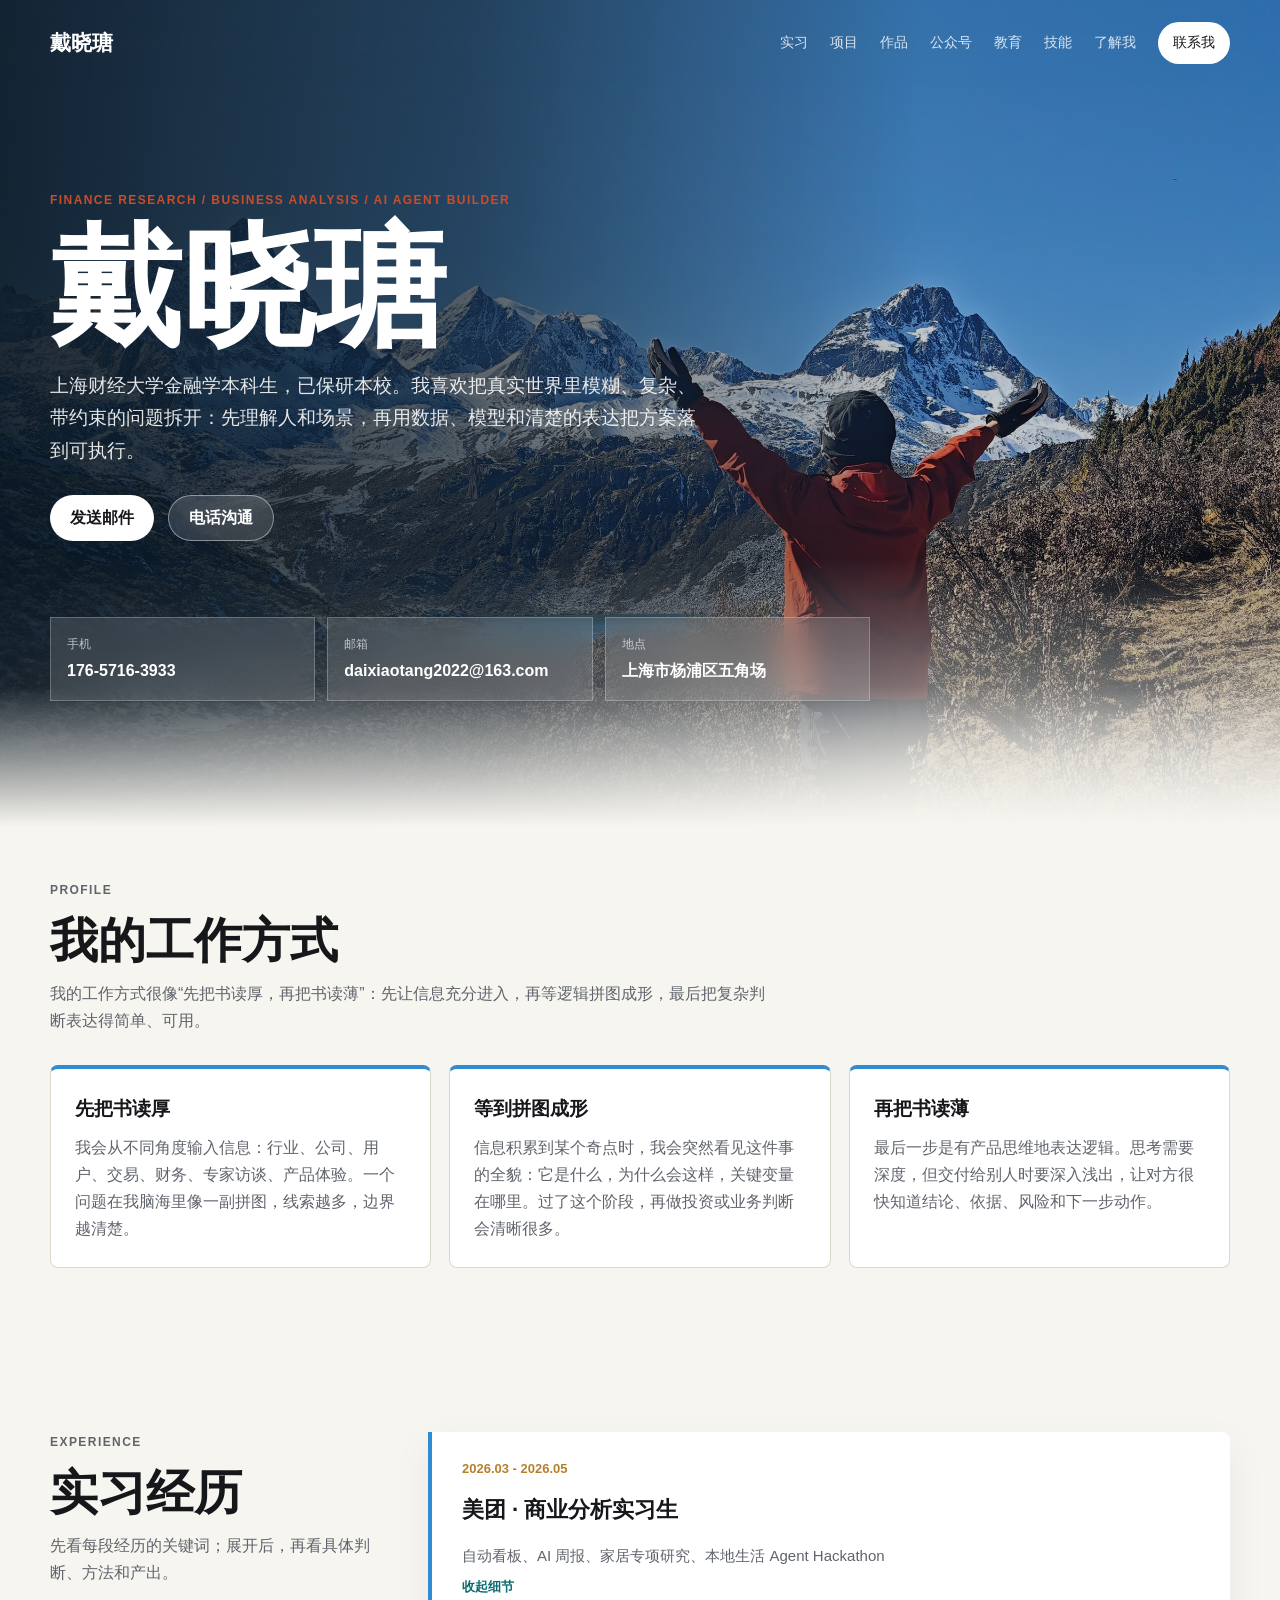
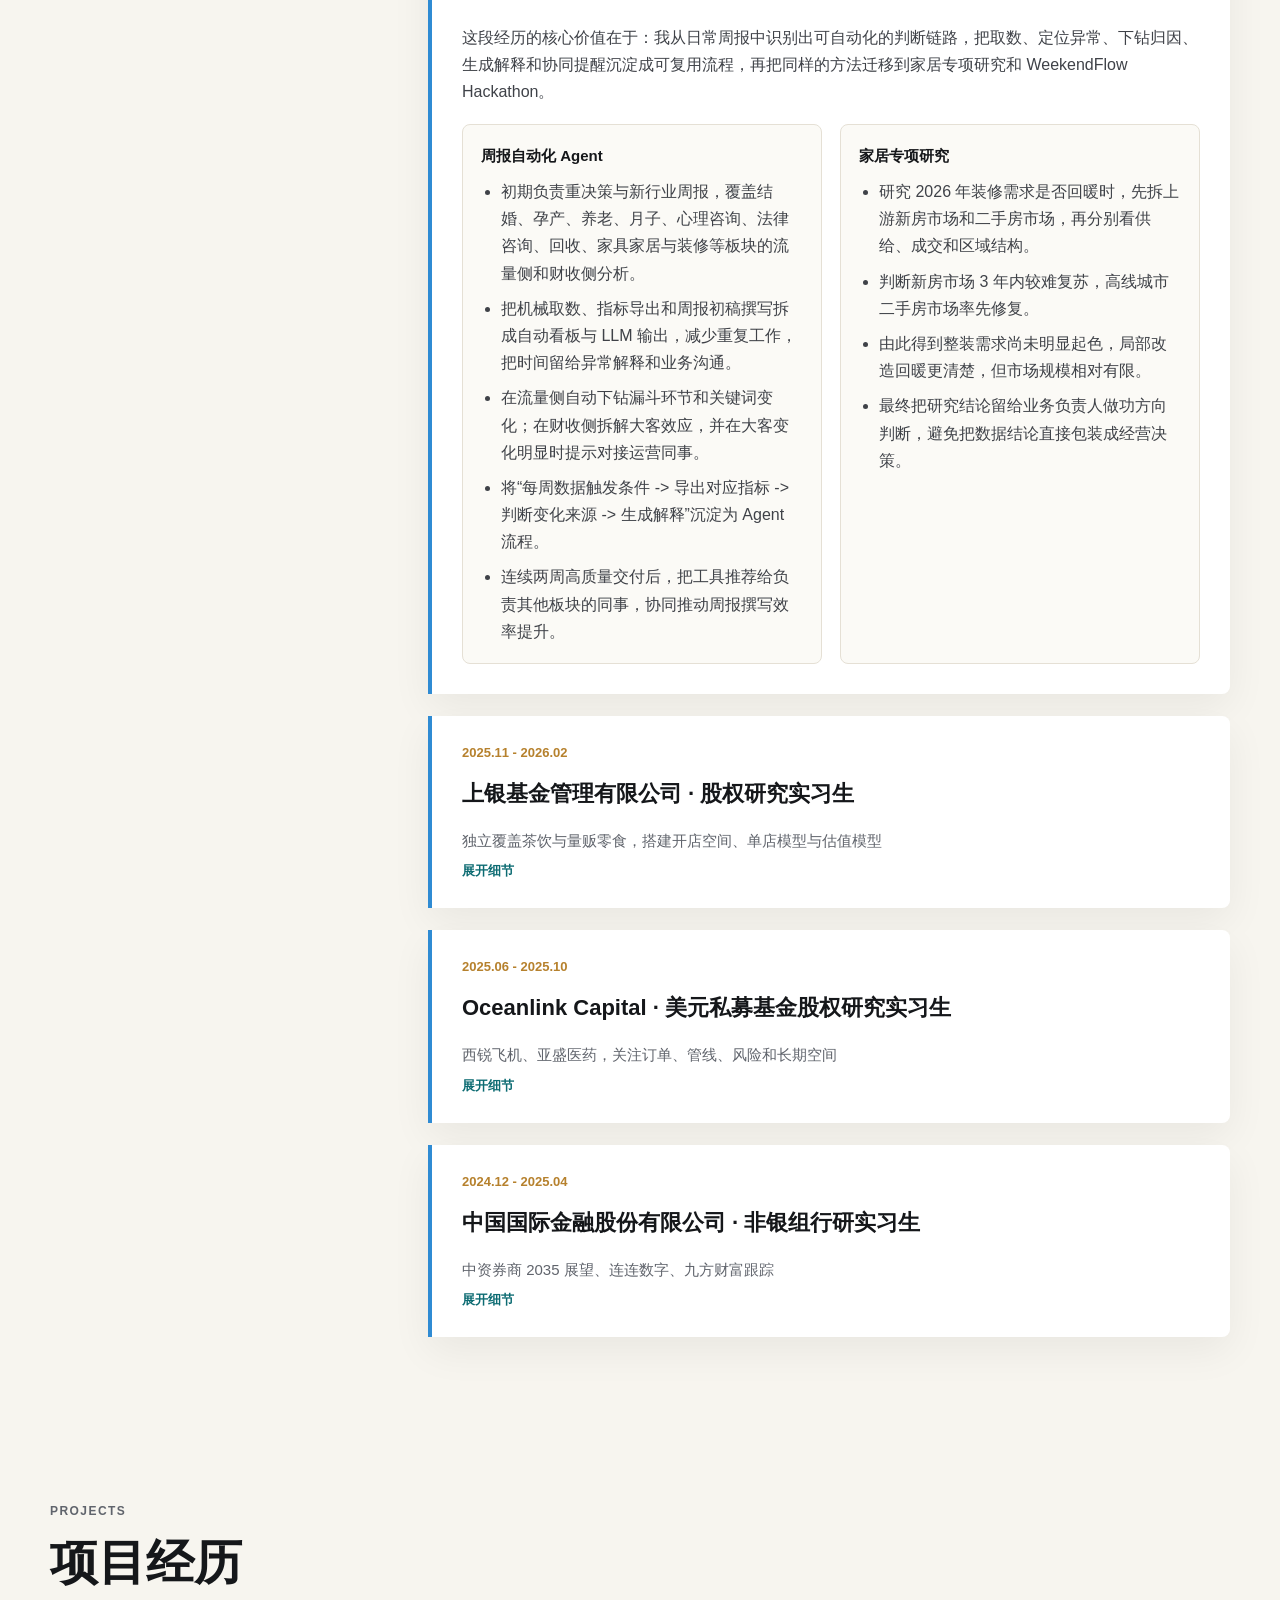
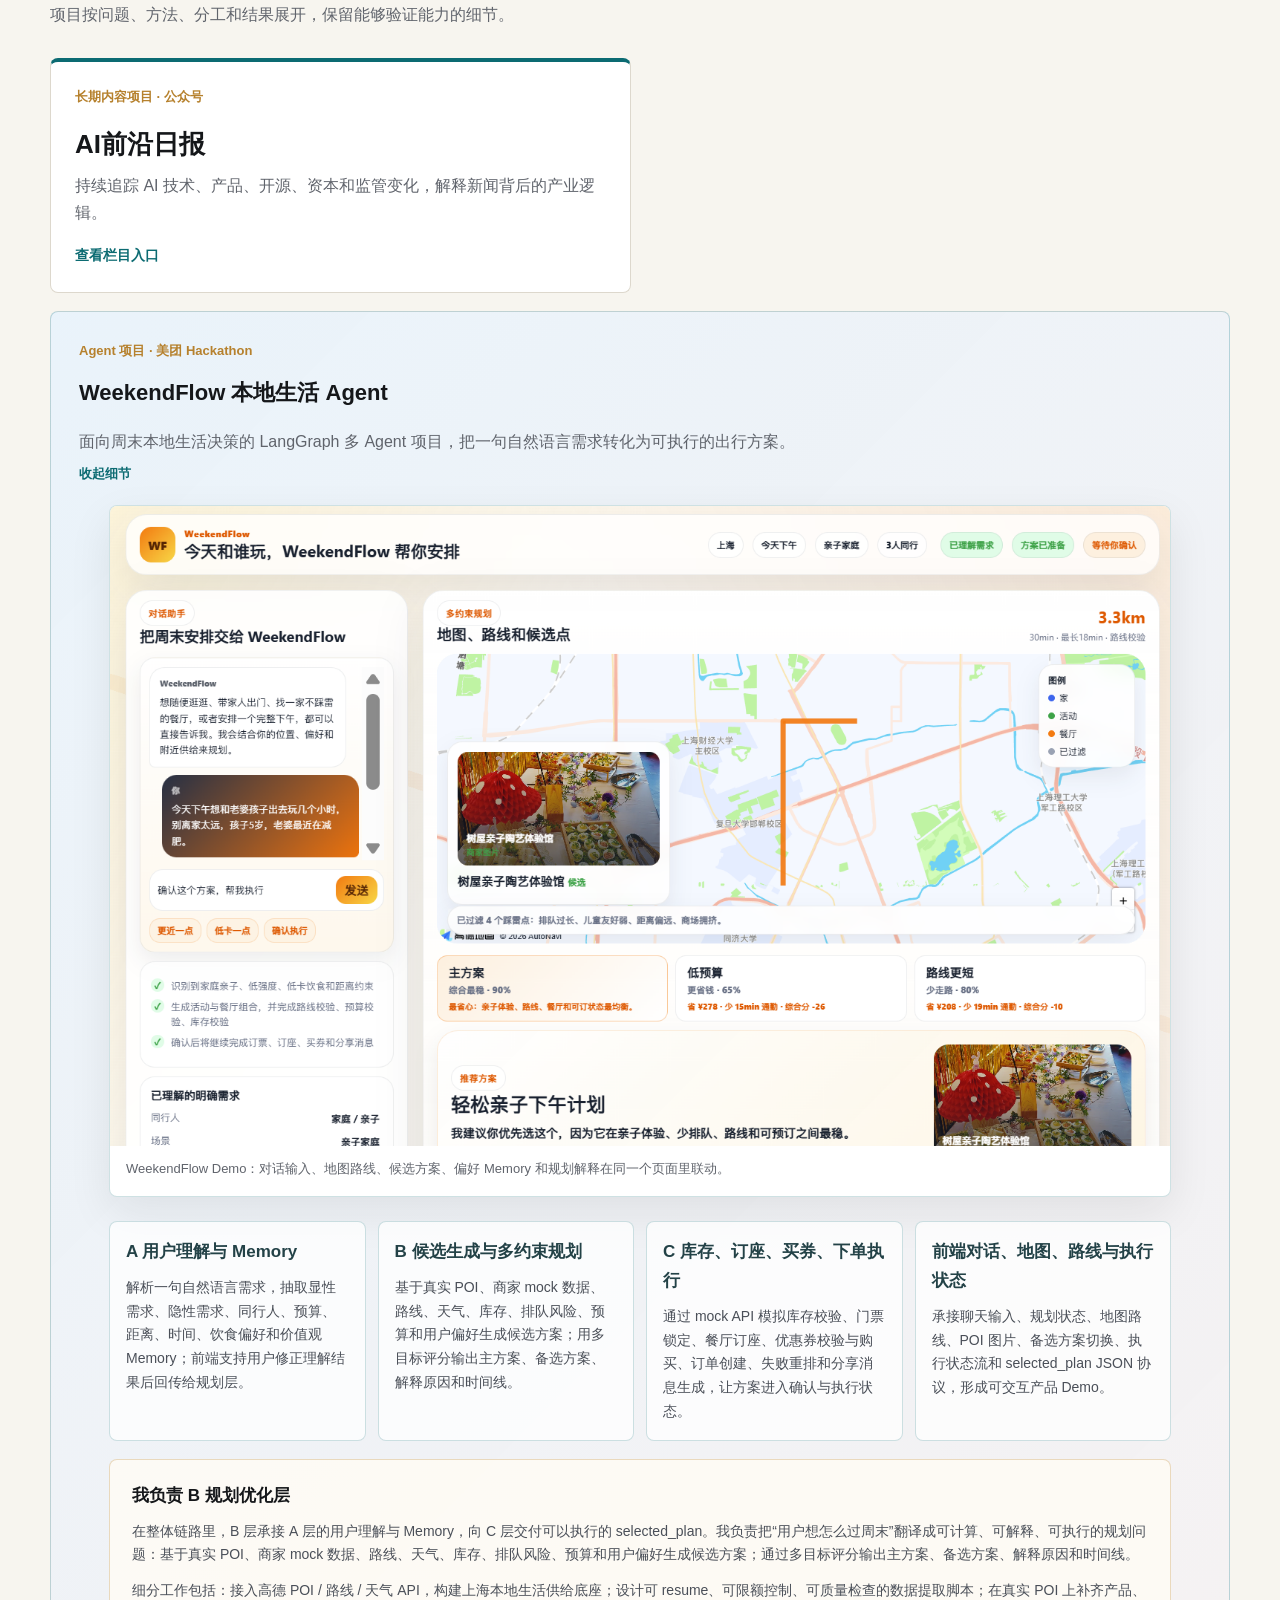
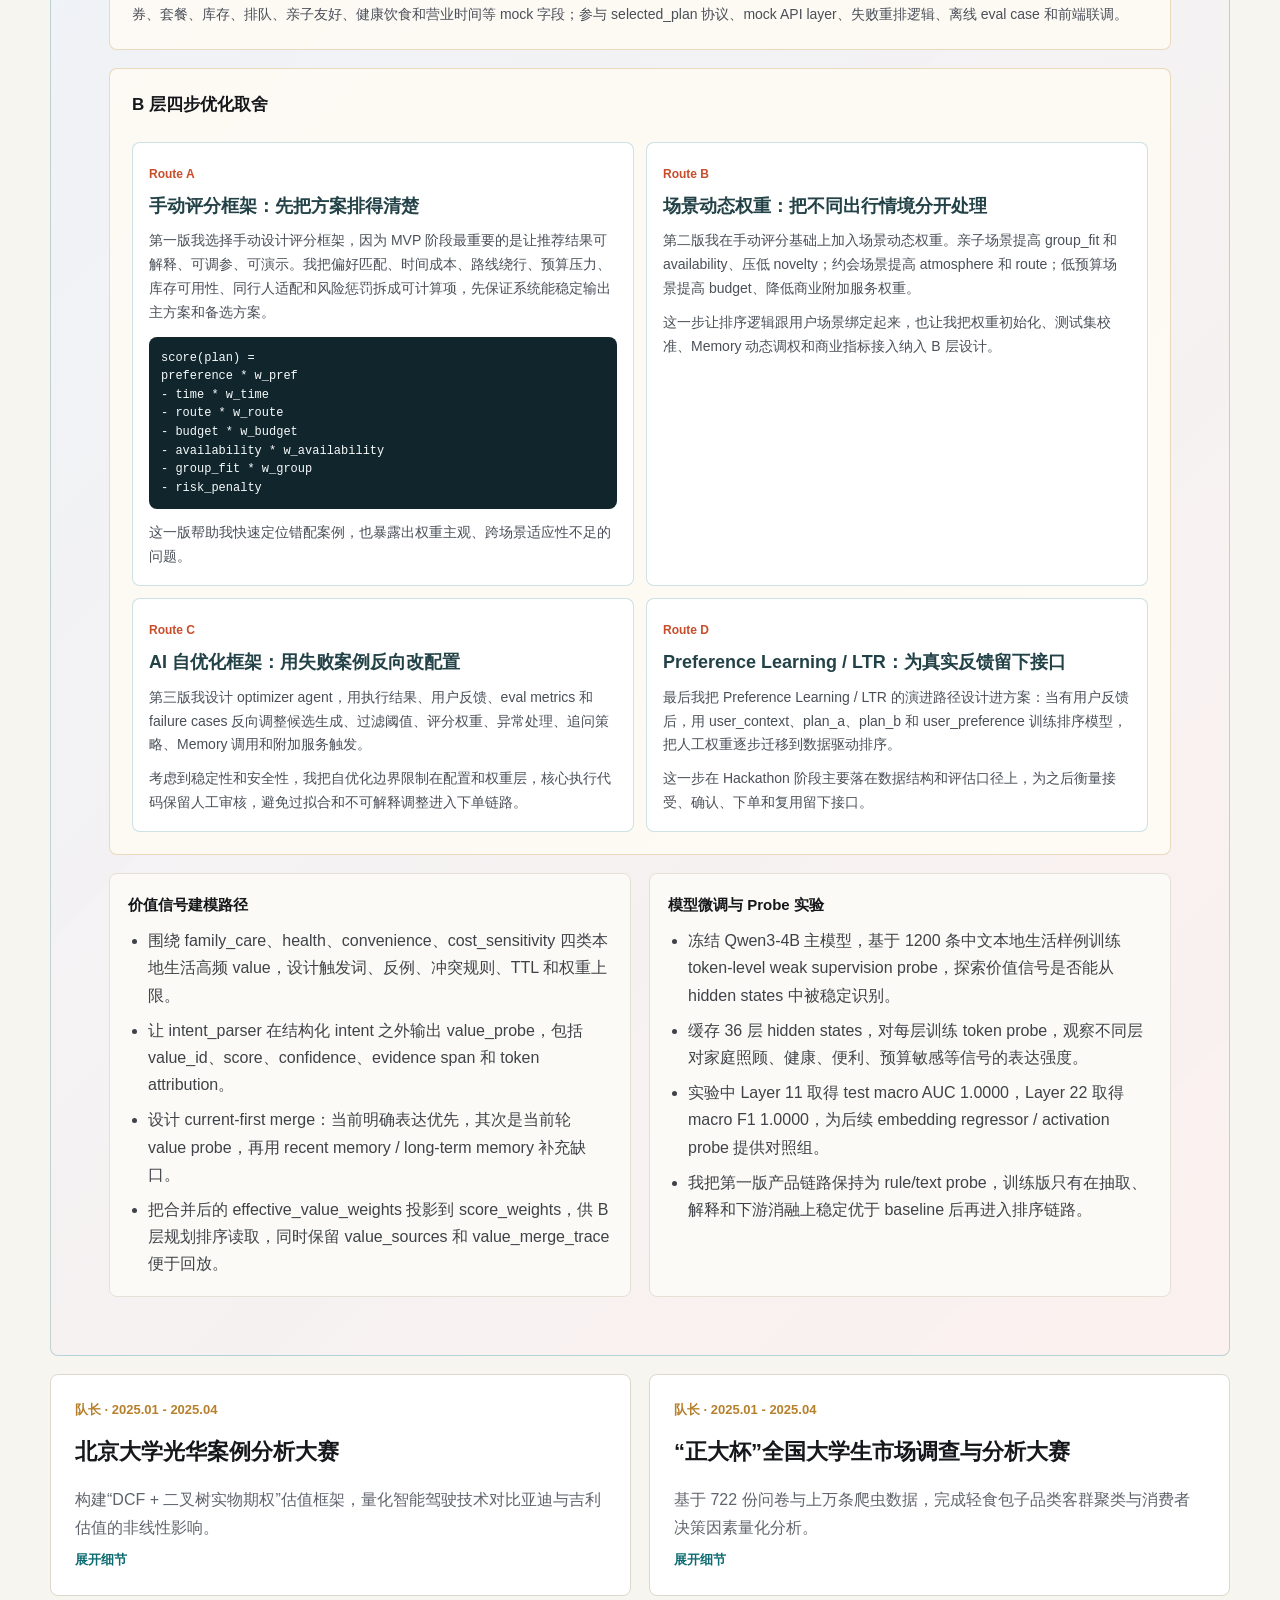
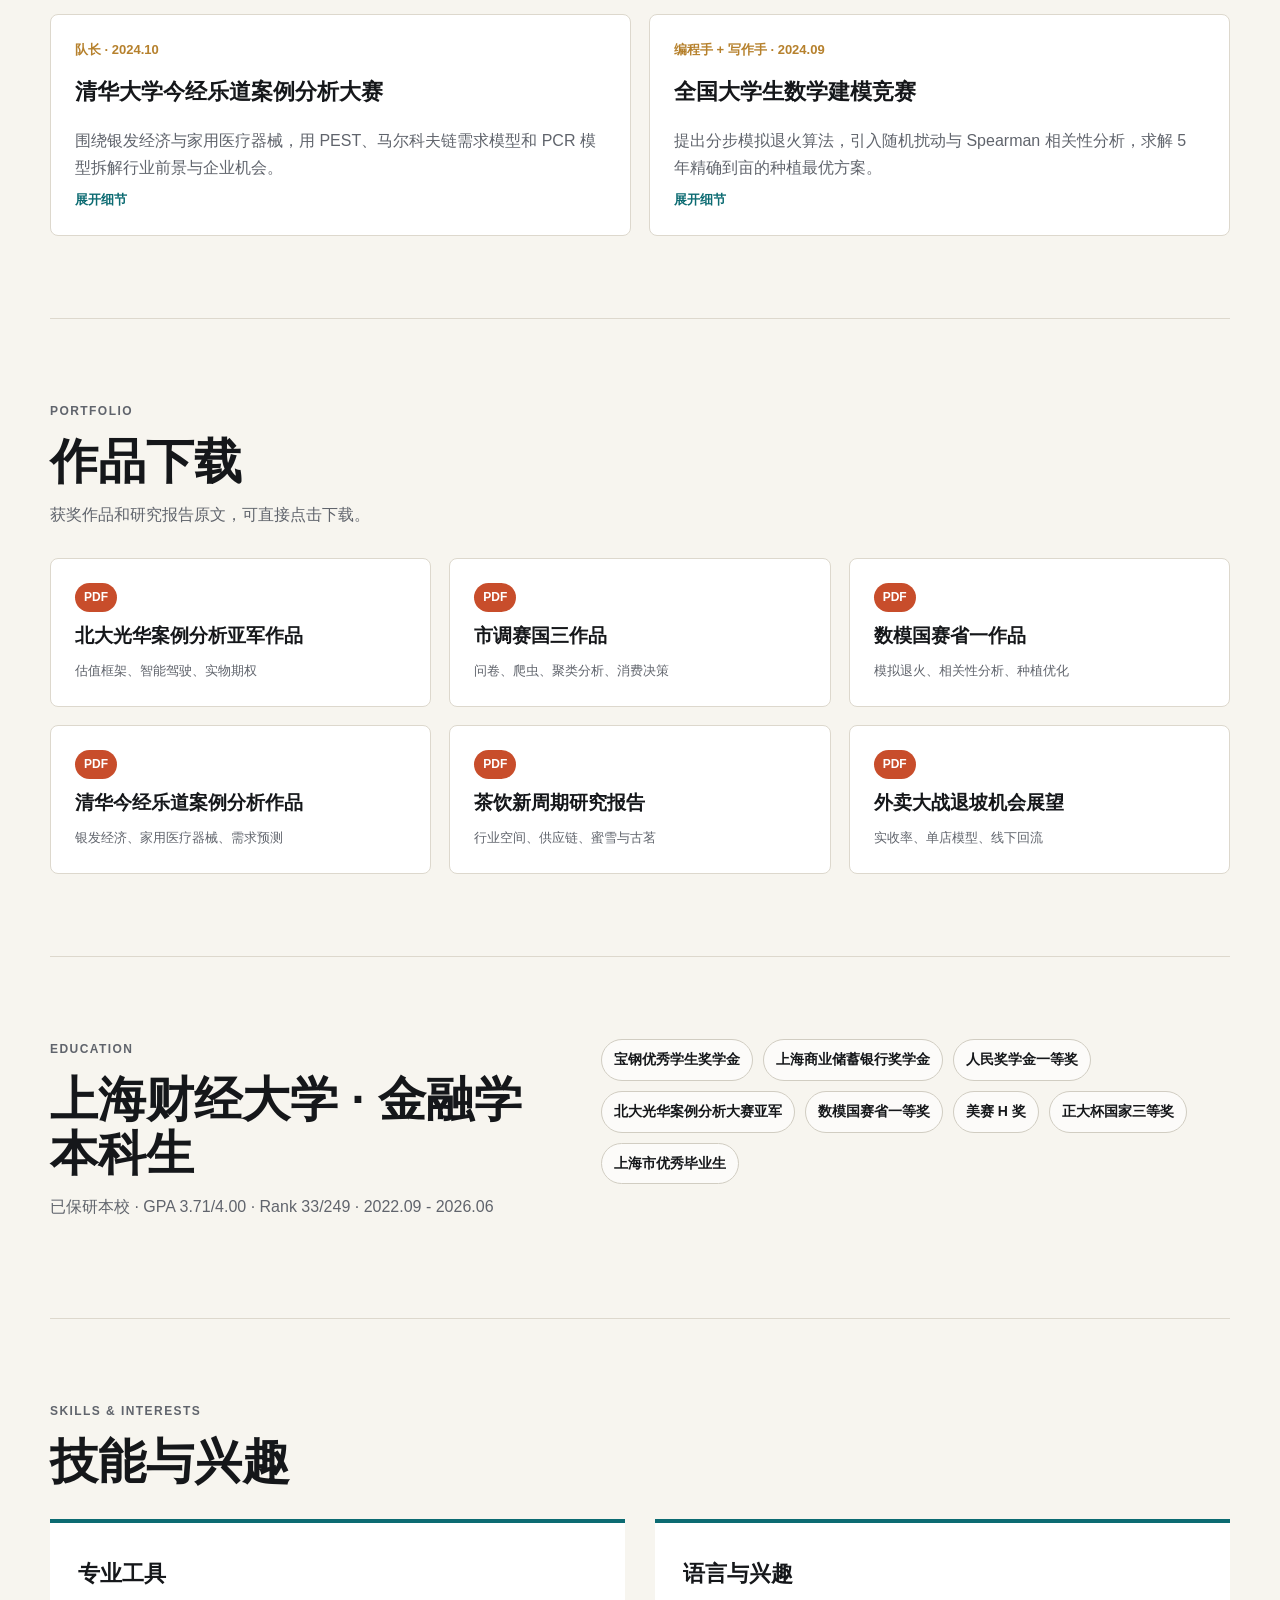
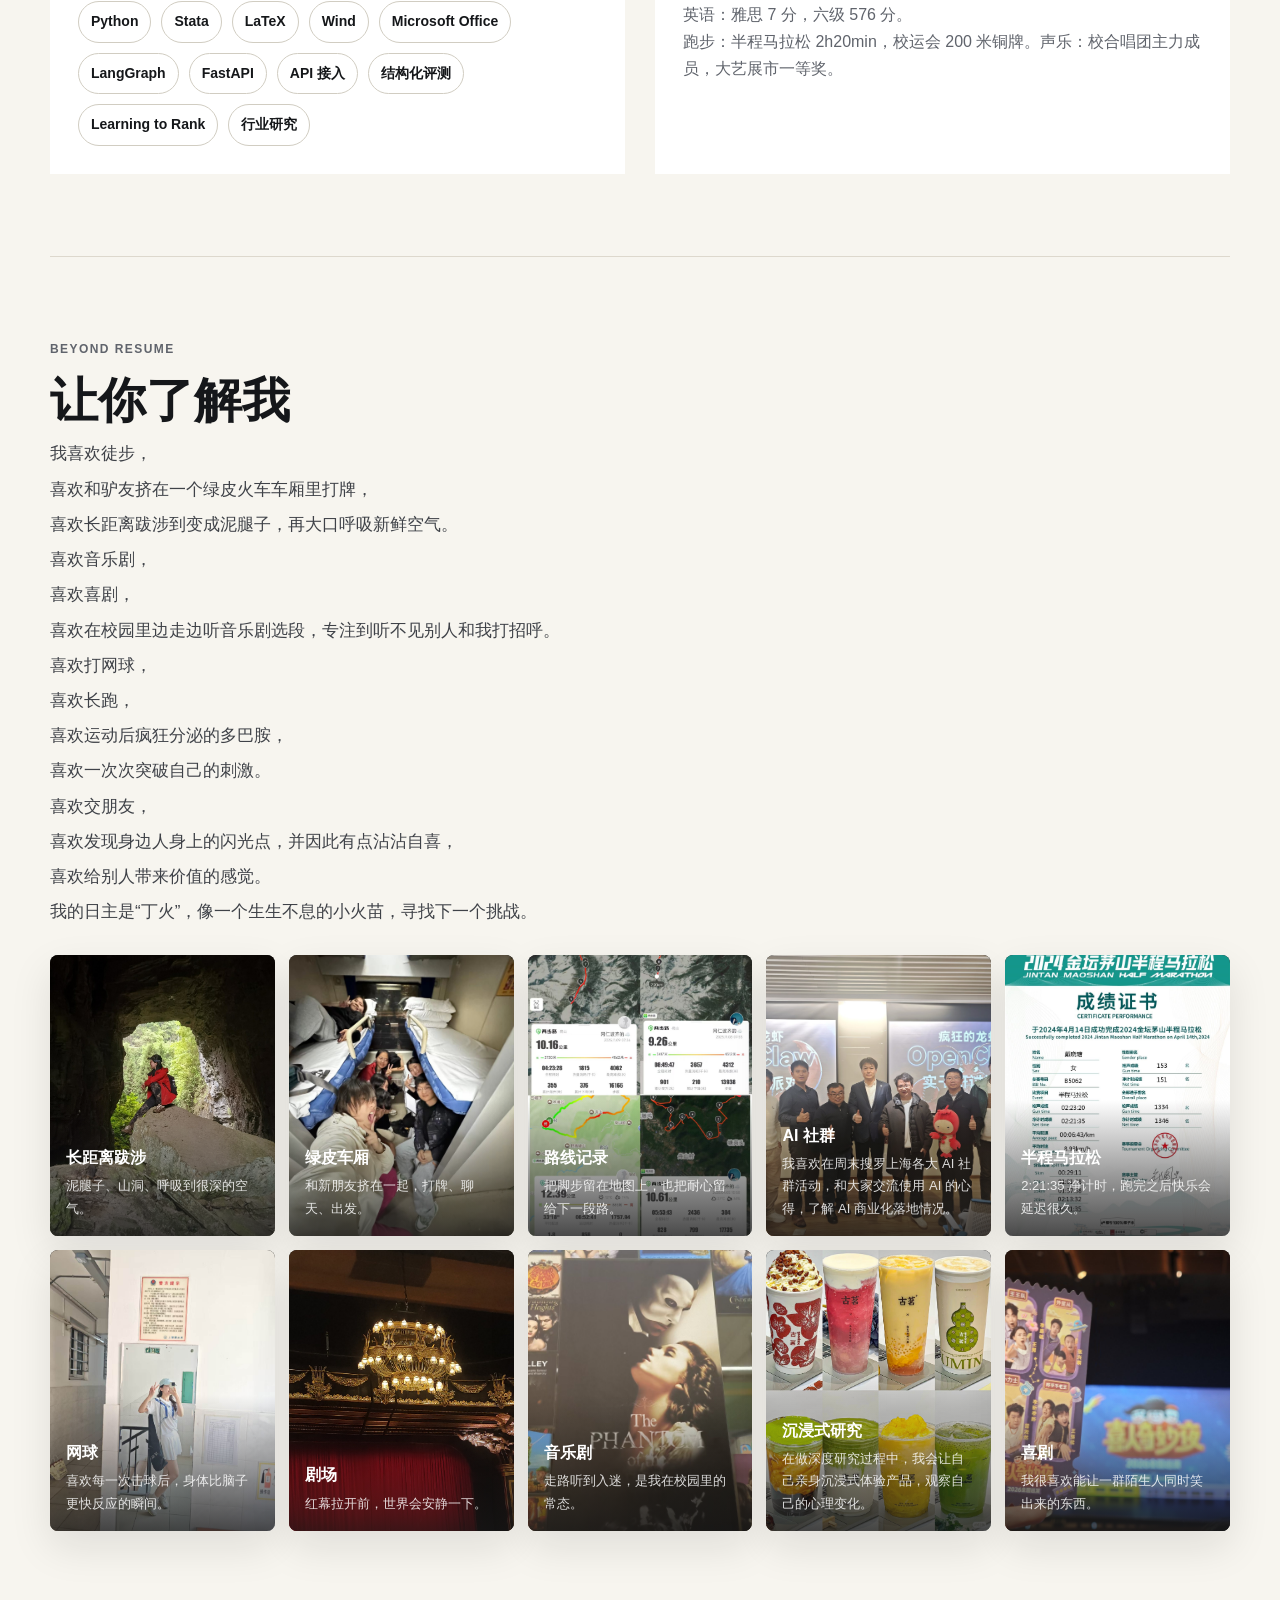
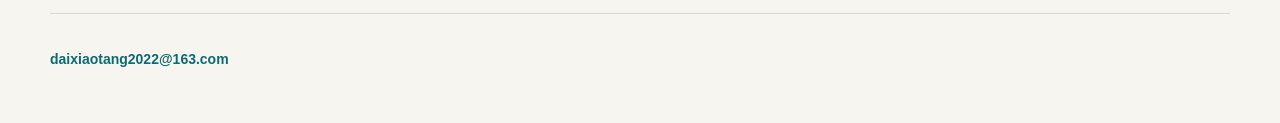
==== index.html @ 01240bb3 "Initial personal website" ====
<!doctype html>
<html lang="zh-CN">
  <head>
    <meta charset="utf-8" />
    <meta name="viewport" content="width=device-width, initial-scale=1" />
    <title>戴晓瑭 | 金融研究与商业分析</title>
    <meta
      name="description"
      content="戴晓瑭的个人网站，收录实习经历、项目作品、研究报告、AI 内容栏目和生活片段。"
    />
    <link rel="stylesheet" href="styles.css" />
  </head>
  <body>
    <header class="site-header" id="top">
      <nav class="nav" aria-label="主导航">
        <a class="brand" href="#top" aria-label="返回顶部">戴晓瑭</a>
        <button class="nav-toggle" type="button" aria-label="打开导航" aria-expanded="false">
          <span></span>
          <span></span>
        </button>
        <div class="nav-links">
          <a href="#experience">实习</a>
          <a href="#projects">项目</a>
          <a href="#downloads">作品</a>
          <a href="ai-daily/">公众号</a>
          <a href="#education">教育</a>
          <a href="#skills">技能</a>
          <a href="#life">了解我</a>
          <a class="nav-cta" href="mailto:daixiaotang2022@163.com">联系我</a>
        </div>
      </nav>

      <section class="hero" aria-label="个人介绍">
        <div class="hero-copy">
          <p class="eyebrow">Finance Research / Business Analysis / AI Agent Builder</p>
          <h1>戴晓瑭</h1>
          <p class="hero-subtitle">
            上海财经大学金融学本科生，已保研本校。我喜欢把真实世界里模糊、复杂、带约束的问题拆开：先理解人和场景，再用数据、模型和清楚的表达把方案落到可执行。
          </p>
          <div class="hero-actions">
            <a class="primary-action" href="mailto:daixiaotang2022@163.com">发送邮件</a>
            <a class="secondary-action" href="tel:+8617657163933">电话沟通</a>
          </div>
        </div>
        <dl class="contact-strip" aria-label="联系方式">
          <div>
            <dt>手机</dt>
            <dd>176-5716-3933</dd>
          </div>
          <div>
            <dt>邮箱</dt>
            <dd>daixiaotang2022@163.com</dd>
          </div>
          <div>
            <dt>地点</dt>
            <dd>上海市杨浦区五角场</dd>
          </div>
        </dl>
      </section>
    </header>

    <main>
      <section class="section intro-band" aria-labelledby="highlights-title">
        <div class="section-heading">
          <p class="eyebrow">Profile</p>
          <h2 id="highlights-title">我的工作方式</h2>
          <p>我的工作方式很像“先把书读厚，再把书读薄”：先让信息充分进入，再等逻辑拼图成形，最后把复杂判断表达得简单、可用。</p>
        </div>
        <div class="highlight-grid">
          <article>
            <strong>先把书读厚</strong>
            <p>我会从不同角度输入信息：行业、公司、用户、交易、财务、专家访谈、产品体验。一个问题在我脑海里像一副拼图，线索越多，边界越清楚。</p>
          </article>
          <article>
            <strong>等到拼图成形</strong>
            <p>信息积累到某个奇点时，我会突然看见这件事的全貌：它是什么，为什么会这样，关键变量在哪里。过了这个阶段，再做投资或业务判断会清晰很多。</p>
          </article>
          <article>
            <strong>再把书读薄</strong>
            <p>最后一步是有产品思维地表达逻辑。思考需要深度，但交付给别人时要深入浅出，让对方很快知道结论、依据、风险和下一步动作。</p>
          </article>
        </div>
      </section>

      <section class="section split" id="experience" aria-labelledby="experience-title">
        <div class="section-heading sticky-heading">
          <p class="eyebrow">Experience</p>
          <h2 id="experience-title">实习经历</h2>
          <p>先看每段经历的关键词；展开后，再看具体判断、方法和产出。</p>
        </div>
        <div class="story-list">
          <details class="story-card" open>
            <summary>
              <span class="story-date">2026.03 - 2026.05</span>
              <span class="story-title">美团 · 商业分析实习生</span>
              <span class="story-teaser">自动看板、AI 周报、家居专项研究、本地生活 Agent Hackathon</span>
            </summary>
                <div class="story-body">
                  <p>
                    这段经历的核心价值在于：我从日常周报中识别出可自动化的判断链路，把取数、定位异常、下钻归因、生成解释和协同提醒沉淀成可复用流程，再把同样的方法迁移到家居专项研究和 WeekendFlow Hackathon。
                  </p>
                  <div class="detail-grid">
                    <div>
                      <h4>周报自动化 Agent</h4>
                      <ul>
                        <li>初期负责重决策与新行业周报，覆盖结婚、孕产、养老、月子、心理咨询、法律咨询、回收、家具家居与装修等板块的流量侧和财收侧分析。</li>
                        <li>把机械取数、指标导出和周报初稿撰写拆成自动看板与 LLM 输出，减少重复工作，把时间留给异常解释和业务沟通。</li>
                        <li>在流量侧自动下钻漏斗环节和关键词变化；在财收侧拆解大客效应，并在大客变化明显时提示对接运营同事。</li>
                        <li>将“每周数据触发条件 -> 导出对应指标 -> 判断变化来源 -> 生成解释”沉淀为 Agent 流程。</li>
                        <li>连续两周高质量交付后，把工具推荐给负责其他板块的同事，协同推动周报撰写效率提升。</li>
                      </ul>
                    </div>
                    <div>
                      <h4>家居专项研究</h4>
                      <ul>
                        <li>研究 2026 年装修需求是否回暖时，先拆上游新房市场和二手房市场，再分别看供给、成交和区域结构。</li>
                        <li>判断新房市场 3 年内较难复苏，高线城市二手房市场率先修复。</li>
                        <li>由此得到整装需求尚未明显起色，局部改造回暖更清楚，但市场规模相对有限。</li>
                        <li>最终把研究结论留给业务负责人做功方向判断，避免把数据结论直接包装成经营决策。</li>
                      </ul>
                    </div>
                  </div>
                </div>
          </details>

          <details class="story-card">
            <summary>
              <span class="story-date">2025.11 - 2026.02</span>
              <span class="story-title">上银基金管理有限公司 · 股权研究实习生</span>
              <span class="story-teaser">独立覆盖茶饮与量贩零食，搭建开店空间、单店模型与估值模型</span>
            </summary>
            <div class="story-body">
              <p>
                这段经历集中体现我从行业空间、竞争格局、供应链壁垒和单店模型出发，落到公司推荐和估值判断的研究能力。茶饮板块形成了两份可下载研究作品：一份完整覆盖行业新周期，一份跟踪外卖大战退坡后的机会变化。
              </p>
              <div class="detail-grid">
                <div>
                  <h4>茶饮研究框架</h4>
                  <ul>
                    <li>测算现制茶饮 2035 年 GMV 有望达到 6511.5 亿元，总门店数约 49.7 万家，结构性增量集中在大众、平价价格带和低线城市。</li>
                    <li>判断行业竞争要素从产品创新、营销投放转向供应链、运营效率和加盟体系，平价赛道格局最清晰，中端赛道进入“三剑客”效率竞争。</li>
                    <li>覆盖蜜雪冰城：低价大爆品、垂直整合供应链、低资金门槛加盟和雪王 IP 形成规模飞轮，测算国内主品牌仍有约 43.8% 开店空间。</li>
                    <li>覆盖古茗：区域加密、自建冷链、鲜果鲜奶、高频快反和咖啡 / 早餐第二曲线共同支撑成长，测算 2030 年门店接近 3 万家。</li>
                  </ul>
                </div>
                <div>
                  <h4>外卖大战退坡跟踪</h4>
                  <ul>
                    <li>从一杯奶茶拆解平台补贴、平台扣点、加盟商补贴和加盟商实收，判断补贴退坡后外卖实收率改善、消费者部分回流线下。</li>
                    <li>搭建加盟商视角单店模型，跟踪外卖 GMV 占比、外卖实收率、线下实收率、食材成本、人工、租金和回本周期。</li>
                    <li>判断 2026 年茶饮上市公司的核心胜负手是单店 GMV 和加盟体系健康度，重点关注供应链管控、线下运营能力、加盟商扶持和产品创新。</li>
                    <li>更新古茗 2026 战略：回归堂食、外卖价格倒挂修复、咖啡和早餐贡献增量，北方市场以稳健起量为主。</li>
                  </ul>
                </div>
              </div>
              <div class="story-downloads">
                <a class="project-download" href="assets/docs/tea-drinks-new-cycle-dai-xiaotang.pdf" download>下载茶饮新周期报告</a>
                <a class="project-download" href="assets/docs/tea-delivery-war-opportunity-dai-xiaotang.pdf" download>下载外卖大战跟踪</a>
              </div>
            </div>
          </details>

          <details class="story-card">
            <summary>
              <span class="story-date">2025.06 - 2025.10</span>
              <span class="story-title">Oceanlink Capital · 美元私募基金股权研究实习生</span>
              <span class="story-teaser">西锐飞机、亚盛医药，关注订单、管线、风险和长期空间</span>
            </summary>
            <div class="story-body">
              <div class="detail-grid investment-notes">
                <div>
                  <h4>西锐飞机</h4>
                  <ul>
                    <li><strong>核心判断：</strong>名人事故带来情绪杀估值，关键在于是否演化成产品质量事件。当前证据更偏向非设计缺陷。</li>
                    <li><strong>验证抓手：</strong>SR22T 是成熟机型；FAA / CAAC 未发布 AD，西锐未发布 SB / SL；ADS-B 航线和飞机传输数据未指向机械故障。</li>
                    <li><strong>订单侧：</strong>事故后新增订单和取消订单没有明显异常，说明需求端尚未受实质冲击。</li>
                    <li><strong>基本面：</strong>北美客户约 90%，市占率 30%+；储备订单约千架，2025 年交付预计 800-812 架；ASP 年提价 5%-10%，G7+ Safe Return 单机提价约 7 万美元。</li>
                    <li><strong>估值：</strong>2025 年收入增速约 15%，净利润增速约 25%、约 1.5 亿美元；当时约 15x，若事故风险出清且订单稳定，可向 20x 修复。</li>
                    <li><strong>跟踪点：</strong>NTSB 初步报告、AD / SB、22T 退订率、新增订单、SF50 产能爬坡。</li>
                  </ul>
                </div>
                <div>
                  <h4>亚盛医药</h4>
                  <ul>
                    <li><strong>核心判断：</strong>估值分歧主要在利沙托克拉 POS。市场若仍按 30%-50% POS 定价，临床进展顺利会带来较大重估空间。</li>
                    <li><strong>估值底：</strong>奥雷巴替尼国内峰值约 15 亿元人民币，3x PS 对应约 50 亿港币；海外授权武田后，美国 10 亿美元峰值、1.5x PS 约贡献 100 亿元人民币估值。</li>
                    <li><strong>弹性：</strong>利沙托克拉是全球第二、中国第一款 BCL-2 抑制剂，覆盖 CLL、AML、MDS；患者基数和适应症空间高于奥雷巴替尼所在 CML。</li>
                    <li><strong>临床重点：</strong>CLL 看 GLORA / GLORA2 向 1.5 线和一线推进；MDS 看三期入组、TP53 排除、血象稳定和耐受性。</li>
                    <li><strong>情景：</strong>保守底约 260-300 亿港币；第二管线 POS 上修后可看 400-500 亿港币；临床失败则回到 150-180 亿港币区间。</li>
                    <li><strong>跟踪点：</strong>MDS / CLL 数据、骨髓抑制和安全性、BD 条款、医保落地、治理折价。</li>
                  </ul>
                </div>
              </div>
            </div>
          </details>

          <details class="story-card">
            <summary>
              <span class="story-date">2024.12 - 2025.04</span>
              <span class="story-title">中国国际金融股份有限公司 · 非银组行研实习生</span>
              <span class="story-teaser">中资券商 2035 展望、连连数字、九方财富跟踪</span>
            </summary>
            <div class="story-body">
              <p>
                这段经历让我在宏观格局和公司跟踪之间切换：既能写长期展望，也能根据业绩和获客变化快速更新判断。
              </p>
              <div class="detail-grid">
                <div>
                  <h4>行业展望</h4>
                  <ul>
                    <li>参与中资券商 2035 年展望报告，构建三维对标矩阵衡量国内券商与国际投行差距。</li>
                    <li>结合企业并购、机构衍生品、居民财富 AUM 分层拆解需求，锚定业务扩容路径。</li>
                    <li>从综合化与差异化两条线判断行业格局，拆解未来业务增量来自哪里、由谁承接。</li>
                  </ul>
                </div>
                <div>
                  <h4>公司跟踪</h4>
                  <ul>
                    <li>跟踪连连数字，从跨境支付交易流水、费率和增值服务落实到收入变化。</li>
                    <li>跟踪九方财富，拆解以产品销售为核心的业务，并观察 MCN 模式下多平台大 V 直播视频获客。</li>
                    <li>根据业绩数据和经营指标调整估值，并撰写点评报告，把公司变化翻译成投资判断。</li>
                  </ul>
                </div>
              </div>
            </div>
          </details>
        </div>
      </section>

      <section class="section" id="projects" aria-labelledby="projects-title">
        <div class="section-heading">
          <p class="eyebrow">Projects</p>
          <h2 id="projects-title">项目经历</h2>
          <p>项目按问题、方法、分工和结果展开，保留能够验证能力的细节。</p>
        </div>
        <div class="project-grid">
          <a class="project-card project-link-card" href="ai-daily/">
            <span>长期内容项目 · 公众号</span>
            <h3>AI前沿日报</h3>
            <p>持续追踪 AI 技术、产品、开源、资本和监管变化，解释新闻背后的产业逻辑。</p>
            <strong>查看栏目入口</strong>
          </a>
          <details class="project-card feature-project" open>
            <summary>
              <span>Agent 项目 · 美团 Hackathon</span>
              <h3>WeekendFlow 本地生活 Agent</h3>
              <p>
                面向周末本地生活决策的 LangGraph 多 Agent 项目，把一句自然语言需求转化为可执行的出行方案。
              </p>
            </summary>
            <div class="project-expanded">
              <figure class="product-shot">
                <img src="assets/weekendflow-planning.png" alt="WeekendFlow 产品界面截图，包含对话、地图、候选方案和偏好 Memory" />
                <figcaption>WeekendFlow Demo：对话输入、地图路线、候选方案、偏好 Memory 和规划解释在同一个页面里联动。</figcaption>
              </figure>

              <div class="module-grid" aria-label="WeekendFlow 系统结构">
                <article>
                  <h4>A 用户理解与 Memory</h4>
                  <p>解析一句自然语言需求，抽取显性需求、隐性需求、同行人、预算、距离、时间、饮食偏好和价值观 Memory；前端支持用户修正理解结果后回传给规划层。</p>
                </article>
                <article>
                  <h4>B 候选生成与多约束规划</h4>
                  <p>基于真实 POI、商家 mock 数据、路线、天气、库存、排队风险、预算和用户偏好生成候选方案；用多目标评分输出主方案、备选方案、解释原因和时间线。</p>
                </article>
                <article>
                  <h4>C 库存、订座、买券、下单执行</h4>
                  <p>通过 mock API 模拟库存校验、门票锁定、餐厅订座、优惠券校验与购买、订单创建、失败重排和分享消息生成，让方案进入确认与执行状态。</p>
                </article>
                <article>
                  <h4>前端对话、地图、路线与执行状态</h4>
                  <p>承接聊天输入、规划状态、地图路线、POI 图片、备选方案切换、执行状态流和 selected_plan JSON 协议，形成可交互产品 Demo。</p>
                </article>
              </div>

              <div class="role-block">
                <h4>我负责 B 规划优化层</h4>
                <p>
                  在整体链路里，B 层承接 A 层的用户理解与 Memory，向 C 层交付可以执行的 selected_plan。我负责把“用户想怎么过周末”翻译成可计算、可解释、可执行的规划问题：基于真实 POI、商家 mock 数据、路线、天气、库存、排队风险、预算和用户偏好生成候选方案；通过多目标评分输出主方案、备选方案、解释原因和时间线。
                </p>
                <p>
                  细分工作包括：接入高德 POI / 路线 / 天气 API，构建上海本地生活供给底座；设计可 resume、可限额控制、可质量检查的数据提取脚本；在真实 POI 上补齐产品、券、套餐、库存、排队、亲子友好、健康饮食和营业时间等 mock 字段；参与 selected_plan 协议、mock API layer、失败重排逻辑、离线 eval case 和前端联调。
                </p>
              </div>

              <div class="optimizer-section">
                <h4>B 层四步优化取舍</h4>
                <div class="optimizer-grid">
                  <article>
                    <span>Route A</span>
                    <h5>手动评分框架：先把方案排得清楚</h5>
                    <p>第一版我选择手动设计评分框架，因为 MVP 阶段最重要的是让推荐结果可解释、可调参、可演示。我把偏好匹配、时间成本、路线绕行、预算压力、库存可用性、同行人适配和风险惩罚拆成可计算项，先保证系统能稳定输出主方案和备选方案。</p>
                    <pre><code>score(plan) =
preference * w_pref
- time * w_time
- route * w_route
- budget * w_budget
- availability * w_availability
- group_fit * w_group
- risk_penalty</code></pre>
                    <p>这一版帮助我快速定位错配案例，也暴露出权重主观、跨场景适应性不足的问题。</p>
                  </article>
                  <article>
                    <span>Route B</span>
                    <h5>场景动态权重：把不同出行情境分开处理</h5>
                    <p>第二版我在手动评分基础上加入场景动态权重。亲子场景提高 group_fit 和 availability、压低 novelty；约会场景提高 atmosphere 和 route；低预算场景提高 budget、降低商业附加服务权重。</p>
                    <p>这一步让排序逻辑跟用户场景绑定起来，也让我把权重初始化、测试集校准、Memory 动态调权和商业指标接入纳入 B 层设计。</p>
                  </article>
                  <article>
                    <span>Route C</span>
                    <h5>AI 自优化框架：用失败案例反向改配置</h5>
                    <p>第三版我设计 optimizer agent，用执行结果、用户反馈、eval metrics 和 failure cases 反向调整候选生成、过滤阈值、评分权重、异常处理、追问策略、Memory 调用和附加服务触发。</p>
                    <p>考虑到稳定性和安全性，我把自优化边界限制在配置和权重层，核心执行代码保留人工审核，避免过拟合和不可解释调整进入下单链路。</p>
                  </article>
                  <article>
                    <span>Route D</span>
                    <h5>Preference Learning / LTR：为真实反馈留下接口</h5>
                    <p>最后我把 Preference Learning / LTR 的演进路径设计进方案：当有用户反馈后，用 user_context、plan_a、plan_b 和 user_preference 训练排序模型，把人工权重逐步迁移到数据驱动排序。</p>
                    <p>这一步在 Hackathon 阶段主要落在数据结构和评估口径上，为之后衡量接受、确认、下单和复用留下接口。</p>
                  </article>
                </div>
              </div>

              <div class="detail-grid">
                <div>
                  <h4>价值信号建模路径</h4>
                  <ul>
                    <li>围绕 family_care、health、convenience、cost_sensitivity 四类本地生活高频 value，设计触发词、反例、冲突规则、TTL 和权重上限。</li>
                    <li>让 intent_parser 在结构化 intent 之外输出 value_probe，包括 value_id、score、confidence、evidence span 和 token attribution。</li>
                    <li>设计 current-first merge：当前明确表达优先，其次是当前轮 value probe，再用 recent memory / long-term memory 补充缺口。</li>
                    <li>把合并后的 effective_value_weights 投影到 score_weights，供 B 层规划排序读取，同时保留 value_sources 和 value_merge_trace 便于回放。</li>
                  </ul>
                </div>
                <div>
                  <h4>模型微调与 Probe 实验</h4>
                  <ul>
                    <li>冻结 Qwen3-4B 主模型，基于 1200 条中文本地生活样例训练 token-level weak supervision probe，探索价值信号是否能从 hidden states 中被稳定识别。</li>
                    <li>缓存 36 层 hidden states，对每层训练 token probe，观察不同层对家庭照顾、健康、便利、预算敏感等信号的表达强度。</li>
                    <li>实验中 Layer 11 取得 test macro AUC 1.0000，Layer 22 取得 macro F1 1.0000，为后续 embedding regressor / activation probe 提供对照组。</li>
                    <li>我把第一版产品链路保持为 rule/text probe，训练版只有在抽取、解释和下游消融上稳定优于 baseline 后再进入排序链路。</li>
                  </ul>
                </div>
              </div>
            </div>
          </details>

          <details class="project-card">
            <summary>
              <span>队长 · 2025.01 - 2025.04</span>
              <h3>北京大学光华案例分析大赛</h3>
              <p>构建“DCF + 二叉树实物期权”估值框架，量化智能驾驶技术对比亚迪与吉利估值的非线性影响。</p>
            </summary>
            <div class="project-expanded">
              <p>这份亚军作品以比亚迪和吉利为研究对象，讨论智能驾驶技术如何改变车企的竞争壁垒、财务指标和长期估值。报告先从行业渗透率、政策、供需和用户反馈切入，再拆解两家公司在技术路线、供应链、成本控制和品牌结构上的差异。</p>
              <div class="detail-grid">
                <div>
                  <h4>方法亮点</h4>
                  <ul>
                    <li>把智能驾驶影响拆成研发成本、生产成本、价格溢价和销量增长四条路径。</li>
                    <li>用 DCF 预测企业自由现金流，并用二叉树实物期权刻画技术突破和商业化延迟下的估值弹性。</li>
                    <li>通过蒙特卡洛模拟生成市场演化路径，把技术不确定性转成可讨论的增长期权价值。</li>
                  </ul>
                </div>
                <div>
                  <h4>作品价值</h4>
                  <ul>
                    <li>把非财务变量量化进估值模型，展示技术变量如何进入投资判断。</li>
                    <li>比亚迪侧重全栈自研、成本控制和智驾普及，吉利侧重多品牌、高端化和技术溢价。</li>
                    <li>最终形成“基本面分析 + 技术路径 + 财务预测 + 情景估值”的完整投资研究框架。</li>
                  </ul>
                </div>
              </div>
              <a class="project-download" href="assets/docs/pku-guanghua-case.pdf" download>下载获奖作品 PDF</a>
            </div>
          </details>

          <details class="project-card">
            <summary>
              <span>队长 · 2025.01 - 2025.04</span>
              <h3>“正大杯”全国大学生市场调查与分析大赛</h3>
              <p>基于 722 份问卷与上万条爬虫数据，完成轻食包子品类客群聚类与消费者决策因素量化分析。</p>
            </summary>
            <div class="project-expanded">
              <p>这份国三作品聚焦轻食面点，具体落到“轻食包子”品类。研究从市场规模上升、行业标准不足和消费者信任缺口切入，用问卷、访谈、爬虫和文本挖掘建立数据底座，再用多模型验证购买决策因素。</p>
              <div class="detail-grid">
                <div>
                  <h4>数据与模型</h4>
                  <ul>
                    <li>发放 1000 份问卷，有效回收 722 份；预调查回收 189 份，用于修正问卷结构。</li>
                    <li>爬取京东评论 4401 条、小红书相关帖子 5000 条，结合访谈补充 B 端与 C 端视角。</li>
                    <li>使用 SEM、KANO、Logit、灰色关联分析和 SWOT 交乘矩阵，分别验证购买意愿、产品功能优先级、细分人群差异和营销策略强度。</li>
                  </ul>
                </div>
                <div>
                  <h4>关键结论</h4>
                  <ul>
                    <li>SEM 显示产品差异化、渠道设计、营销策略和价格设计显著影响购买意愿，便捷性路径不显著。</li>
                    <li>消费者画像分为健康追求型、口感追求型、快捷便利型和价格敏感型，需求分别对应低脂高蛋白、好吃、即食体验和性价比。</li>
                    <li>营销建议聚焦短视频推广、直播带货和线上线下融合，用透明厨房、营养师解读、真实用户故事降低“伪健康”疑虑。</li>
                  </ul>
                </div>
              </div>
              <a class="project-download" href="assets/docs/market-research-competition.pdf" download>下载获奖作品 PDF</a>
            </div>
          </details>

          <details class="project-card">
            <summary>
              <span>队长 · 2024.10</span>
              <h3>清华大学今经乐道案例分析大赛</h3>
              <p>围绕银发经济与家用医疗器械，用 PEST、马尔科夫链需求模型和 PCR 模型拆解行业前景与企业机会。</p>
            </summary>
            <div class="project-expanded">
              <p>这份作品聚焦银发经济机遇下的家用医疗器械发展路径。报告先从中国老龄化、居家养老和健康管理需求切入，再把宏观趋势落到血压计、血糖仪、呼吸机等家用医疗设备需求，最后用鱼跃医疗案例验证行业策略。</p>
              <div class="detail-grid">
                <div>
                  <h4>建模与研究方法</h4>
                  <ul>
                    <li>用 PEST 分析政策、经济、社会和技术环境，判断居家养老主流化会带动家用医疗器械扩容。</li>
                    <li>建立逻辑回归与贝叶斯马尔科夫状态转移模型，结合蒙特卡洛模拟预测 2024-2030 年老年群体慢性病和设备需求。</li>
                    <li>测算血压计、血糖仪、呼吸机年均需求增长率分别为 7.82%、12.89%、26.64%，模型 Accuracy 为 0.82、F1 Score 为 0.76、AUC 约 0.78。</li>
                    <li>使用 HHI 和 Moran's I 分析产业空间集聚，再用 PCR 模型处理多重共线性，识别市场规模的关键影响因素。</li>
                  </ul>
                </div>
                <div>
                  <h4>关键结论与案例</h4>
                  <ul>
                    <li>银发经济具备涉及行业广、市场容量大、可预见性强三大特点，家用医疗器械是居家养老场景下的高确定性方向。</li>
                    <li>报告提出创新能力不足、信息不对称、市场供需错配三大痛点，并给出校企合作、适老化设计、大数据平台、社区科普和差异化定价等策略。</li>
                    <li>PCR 结果显示卫生费用支出占比、老年抚养比、新增上市创新医疗器械数量对市场规模有正向作用，贸易差额带来负向压力。</li>
                    <li>鱼跃医疗案例展示家庭健康云平台、上海交大校企合作、适老化产品、公益交流和服务体系建设如何回应行业痛点。</li>
                  </ul>
                </div>
              </div>
              <a class="project-download" href="assets/docs/tsinghua-aging-healthcare-case.pdf" download>下载获奖作品 PDF</a>
            </div>
          </details>

          <details class="project-card">
            <summary>
              <span>编程手 + 写作手 · 2024.09</span>
              <h3>全国大学生数学建模竞赛</h3>
              <p>提出分步模拟退火算法，引入随机扰动与 Spearman 相关性分析，求解 5 年精确到亩的种植最优方案。</p>
            </summary>
            <div class="project-expanded">
              <p>这份省一作品处理乡村农作物种植策略优化问题，目标是在 2024-2030 年间给出分地块、分作物、分年份的种植方案。模型既要追求利润最大化，也要满足作物轮作、地块类型、销售需求、成本变化和管理便利等现实约束。</p>
              <div class="detail-grid">
                <div>
                  <h4>建模路径</h4>
                  <ul>
                    <li>先把地块、作物、产量、售价、成本和需求量整理成可迭代的决策变量与约束矩阵。</li>
                    <li>采用分步模拟退火算法，把大规模组合优化拆成更容易搜索的局部优化问题。</li>
                    <li>在不确定情境中引入随机扰动，并用 Spearman 相关性分析刻画作物价格、需求与替代关系。</li>
                  </ul>
                </div>
                <div>
                  <h4>作品价值</h4>
                  <ul>
                    <li>将抽象优化模型逐步贴近真实农业经营场景，兼顾收益、轮作和执行管理。</li>
                    <li>输出 2024-2030 年逐年方案，并把结果写入 Excel，方便检查每块地的种植安排。</li>
                    <li>展示我在复杂约束下设计算法、写代码求解和把模型结果讲清楚的能力。</li>
                  </ul>
                </div>
              </div>
              <a class="project-download" href="assets/docs/math-modeling-contest.pdf" download>下载获奖作品 PDF</a>
            </div>
          </details>
        </div>
      </section>

      <section class="section downloads-section" id="downloads" aria-labelledby="downloads-title">
        <div class="section-heading">
          <p class="eyebrow">Portfolio</p>
          <h2 id="downloads-title">作品下载</h2>
          <p>获奖作品和研究报告原文，可直接点击下载。</p>
        </div>
        <div class="download-grid">
          <a href="assets/docs/pku-guanghua-case.pdf" download>
            <span>PDF</span>
            <strong>北大光华案例分析亚军作品</strong>
            <small>估值框架、智能驾驶、实物期权</small>
          </a>
          <a href="assets/docs/market-research-competition.pdf" download>
            <span>PDF</span>
            <strong>市调赛国三作品</strong>
            <small>问卷、爬虫、聚类分析、消费决策</small>
          </a>
          <a href="assets/docs/math-modeling-contest.pdf" download>
            <span>PDF</span>
            <strong>数模国赛省一作品</strong>
            <small>模拟退火、相关性分析、种植优化</small>
          </a>
          <a href="assets/docs/tsinghua-aging-healthcare-case.pdf" download>
            <span>PDF</span>
            <strong>清华今经乐道案例分析作品</strong>
            <small>银发经济、家用医疗器械、需求预测</small>
          </a>
          <a href="assets/docs/tea-drinks-new-cycle-dai-xiaotang.pdf" download>
            <span>PDF</span>
            <strong>茶饮新周期研究报告</strong>
            <small>行业空间、供应链、蜜雪与古茗</small>
          </a>
          <a href="assets/docs/tea-delivery-war-opportunity-dai-xiaotang.pdf" download>
            <span>PDF</span>
            <strong>外卖大战退坡机会展望</strong>
            <small>实收率、单店模型、线下回流</small>
          </a>
        </div>
      </section>

      <section class="section education-band" id="education" aria-labelledby="education-title">
        <div>
          <p class="eyebrow">Education</p>
          <h2 id="education-title">上海财经大学 · 金融学本科生</h2>
          <p>已保研本校 · GPA 3.71/4.00 · Rank 33/249 · 2022.09 - 2026.06</p>
        </div>
        <div class="honor-list" aria-label="荣誉奖项">
          <span>宝钢优秀学生奖学金</span>
          <span>上海商业储蓄银行奖学金</span>
          <span>人民奖学金一等奖</span>
          <span>北大光华案例分析大赛亚军</span>
          <span>数模国赛省一等奖</span>
          <span>美赛 H 奖</span>
          <span>正大杯国家三等奖</span>
          <span>上海市优秀毕业生</span>
        </div>
      </section>

      <section class="section skills-section" id="skills" aria-labelledby="skills-title">
        <div class="section-heading">
          <p class="eyebrow">Skills & Interests</p>
          <h2 id="skills-title">技能与兴趣</h2>
        </div>
        <div class="skills-layout">
          <div>
            <h3>专业工具</h3>
            <div class="tag-cloud">
              <span>Python</span>
              <span>Stata</span>
              <span>LaTeX</span>
              <span>Wind</span>
              <span>Microsoft Office</span>
              <span>LangGraph</span>
              <span>FastAPI</span>
              <span>API 接入</span>
              <span>结构化评测</span>
              <span>Learning to Rank</span>
              <span>行业研究</span>
            </div>
          </div>
          <div>
            <h3>语言与兴趣</h3>
            <p>英语：雅思 7 分，六级 576 分。</p>
            <p>跑步：半程马拉松 2h20min，校运会 200 米铜牌。声乐：校合唱团主力成员，大艺展市一等奖。</p>
          </div>
        </div>
      </section>

      <section class="section life-section" id="life" aria-labelledby="life-title">
        <div class="life-heading">
          <div>
            <p class="eyebrow">Beyond Resume</p>
            <h2 id="life-title">让你了解我</h2>
            <div class="life-poem">
              <span>我喜欢徒步，</span>
              <span>喜欢和驴友挤在一个绿皮火车车厢里打牌，</span>
              <span>喜欢长距离跋涉到变成泥腿子，再大口呼吸新鲜空气。</span>
              <span>喜欢音乐剧，</span>
              <span>喜欢喜剧，</span>
              <span>喜欢在校园里边走边听音乐剧选段，专注到听不见别人和我打招呼。</span>
              <span>喜欢打网球，</span>
              <span>喜欢长跑，</span>
              <span>喜欢运动后疯狂分泌的多巴胺，</span>
              <span>喜欢一次次突破自己的刺激。</span>
              <span>喜欢交朋友，</span>
              <span>喜欢发现身边人身上的闪光点，并因此有点沾沾自喜，</span>
              <span>喜欢给别人带来价值的感觉。</span>
              <span>我的日主是“丁火”，像一个生生不息的小火苗，寻找下一个挑战。</span>
            </div>
          </div>
        </div>

        <div class="life-gallery" aria-label="生活照片">
          <figure class="life-card">
            <img src="assets/life/cave-hike.jpg" alt="徒步时坐在山洞口的照片" loading="lazy" />
            <figcaption>
              <strong>长距离跋涉</strong>
              <span>泥腿子、山洞、呼吸到很深的空气。</span>
            </figcaption>
          </figure>
          <figure class="life-card">
            <img src="assets/life/train-friends.jpg" alt="和驴友在绿皮火车卧铺车厢里的合照" loading="lazy" />
            <figcaption>
              <strong>绿皮车厢</strong>
              <span>和新朋友挤在一起，打牌、聊天、出发。</span>
            </figcaption>
          </figure>
          <figure class="life-card">
            <img src="assets/life/hiking-routes.jpg" alt="徒步轨迹和爬升记录拼图" loading="lazy" />
            <figcaption>
              <strong>路线记录</strong>
              <span>把脚步留在地图上，也把耐心留给下一段路。</span>
            </figcaption>
          </figure>
          <figure class="life-card">
            <img src="assets/life/ai-community.jpg" alt="上海 AI 社群活动合影" loading="lazy" />
            <figcaption>
              <strong>AI 社群</strong>
              <span>我喜欢在周末搜罗上海各大 AI 社群活动，和大家交流使用 AI 的心得，了解 AI 商业化落地情况。</span>
            </figcaption>
          </figure>
          <figure class="life-card">
            <img src="assets/life/half-marathon.jpg" alt="2024 金坛茅山半程马拉松成绩证书" loading="lazy" />
            <figcaption>
              <strong>半程马拉松</strong>
              <span>2:21:35 净计时，跑完之后快乐会延迟很久。</span>
            </figcaption>
          </figure>
          <figure class="life-card">
            <img src="assets/life/tennis.jpg" alt="穿网球服拿球拍的镜中自拍" loading="lazy" />
            <figcaption>
              <strong>网球</strong>
              <span>喜欢每一次击球后，身体比脑子更快反应的瞬间。</span>
            </figcaption>
          </figure>
          <figure class="life-card">
            <img src="assets/life/theatre-curtain.jpg" alt="剧场红幕和吊灯" loading="lazy" />
            <figcaption>
              <strong>剧场</strong>
              <span>红幕拉开前，世界会安静一下。</span>
            </figcaption>
          </figure>
          <figure class="life-card">
            <img src="assets/life/musical-phantom.jpg" alt="音乐剧魅影海报" loading="lazy" />
            <figcaption>
              <strong>音乐剧</strong>
              <span>走路听到入迷，是我在校园里的常态。</span>
            </figcaption>
          </figure>
          <figure class="life-card">
            <img src="assets/life/product-research-goodme.jpg" alt="古茗饮品体验照片拼图" loading="lazy" />
            <figcaption>
              <strong>沉浸式研究</strong>
              <span>在做深度研究过程中，我会让自己亲身沉浸式体验产品，观察自己的心理变化。</span>
            </figcaption>
          </figure>
          <figure class="life-card">
            <img src="assets/life/comedy-night.jpg" alt="喜剧妙夜演出票和舞台" loading="lazy" />
            <figcaption>
              <strong>喜剧</strong>
              <span>我很喜欢能让一群陌生人同时笑出来的东西。</span>
            </figcaption>
          </figure>
        </div>
      </section>
    </main>

    <footer class="footer">
      <a href="mailto:daixiaotang2022@163.com">daixiaotang2022@163.com</a>
    </footer>

    <script src="script.js"></script>
  </body>
</html>
---- styles.css ----
:root {
  --ink: #15171a;
  --muted: #60646c;
  --paper: #f7f5ef;
  --surface: #ffffff;
  --line: #ddd8cd;
  --teal: #0c6b72;
  --red: #c84d2b;
  --gold: #b6812d;
  --sky: #2f8bd3;
  --shadow: 0 22px 70px rgba(23, 23, 23, 0.12);
}

* {
  box-sizing: border-box;
}

html {
  scroll-behavior: smooth;
}

body {
  margin: 0;
  font-family: "Microsoft YaHei", "PingFang SC", "Hiragino Sans GB", Arial, sans-serif;
  color: var(--ink);
  background: var(--paper);
  line-height: 1.7;
}

a {
  color: inherit;
  text-decoration: none;
}

img {
  display: block;
  max-width: 100%;
}

.site-header {
  position: relative;
  min-height: 94vh;
  color: #ffffff;
  background:
    linear-gradient(90deg, rgba(6, 19, 30, 0.88) 0%, rgba(6, 19, 30, 0.6) 37%, rgba(6, 19, 30, 0.08) 72%),
    linear-gradient(180deg, rgba(6, 19, 30, 0.18) 0%, rgba(6, 19, 30, 0.16) 66%, rgba(247, 245, 239, 1) 100%),
    url("assets/hero-mountain-web.jpg") center right / cover no-repeat;
}

.site-header::after {
  position: absolute;
  right: 0;
  bottom: 0;
  left: 0;
  height: 160px;
  pointer-events: none;
  content: "";
  background: linear-gradient(180deg, rgba(247, 245, 239, 0) 0%, var(--paper) 88%);
}

.nav {
  position: sticky;
  top: 0;
  z-index: 10;
  display: flex;
  align-items: center;
  justify-content: space-between;
  width: min(1180px, calc(100% - 40px));
  margin: 0 auto;
  padding: 22px 0;
  color: #ffffff;
  backdrop-filter: blur(16px);
}

.brand {
  font-size: 21px;
  font-weight: 900;
  letter-spacing: 0;
}

.nav-links {
  display: flex;
  align-items: center;
  gap: 22px;
  font-size: 14px;
  color: rgba(255, 255, 255, 0.82);
}

.nav-links a {
  transition: color 0.2s ease;
}

.nav-links a:hover {
  color: #ffffff;
}

.nav-cta {
  padding: 9px 15px;
  color: var(--ink) !important;
  background: #ffffff;
  border-radius: 999px;
}

.nav-toggle {
  display: none;
  width: 42px;
  height: 42px;
  border: 1px solid rgba(255, 255, 255, 0.35);
  border-radius: 50%;
  background: rgba(255, 255, 255, 0.16);
}

.nav-toggle span {
  display: block;
  width: 18px;
  height: 2px;
  margin: 5px auto;
  background: #ffffff;
}

.hero {
  position: relative;
  z-index: 1;
  display: flex;
  min-height: calc(94vh - 86px);
  flex-direction: column;
  justify-content: center;
  width: min(1180px, calc(100% - 40px));
  margin: 0 auto;
  padding: 70px 0 110px;
}

.hero-copy {
  position: relative;
  z-index: 1;
  max-width: 690px;
}

.eyebrow {
  margin: 0 0 14px;
  color: var(--red);
  font-size: 12px;
  font-weight: 900;
  letter-spacing: 0.12em;
  text-transform: uppercase;
}

h1,
h2,
h3,
p {
  margin-top: 0;
}

h1 {
  margin-bottom: 20px;
  font-size: clamp(64px, 11vw, 132px);
  line-height: 0.95;
  letter-spacing: 0;
}

.hero-subtitle {
  max-width: 650px;
  margin-bottom: 28px;
  color: rgba(255, 255, 255, 0.88);
  font-size: 19px;
}

.hero-actions {
  display: flex;
  flex-wrap: wrap;
  gap: 14px;
  margin-bottom: 32px;
}

.primary-action,
.secondary-action {
  display: inline-flex;
  align-items: center;
  justify-content: center;
  min-height: 46px;
  padding: 0 20px;
  border-radius: 999px;
  font-weight: 700;
}

.primary-action {
  color: var(--ink);
  background: #ffffff;
}

.secondary-action {
  color: #ffffff;
  border: 1px solid rgba(255, 255, 255, 0.44);
  background: rgba(255, 255, 255, 0.12);
  backdrop-filter: blur(14px);
}

.contact-strip {
  display: grid;
  grid-template-columns: repeat(3, minmax(0, 1fr));
  width: min(820px, 100%);
  gap: 12px;
  margin: 44px 0 0;
}

.contact-strip div {
  padding: 16px;
  border: 1px solid rgba(255, 255, 255, 0.24);
  background: rgba(255, 255, 255, 0.13);
  backdrop-filter: blur(16px);
}

.contact-strip dt {
  color: rgba(255, 255, 255, 0.68);
  font-size: 12px;
}

.contact-strip dd {
  margin: 3px 0 0;
  font-weight: 700;
  word-break: break-word;
}

.section {
  width: min(1180px, calc(100% - 40px));
  margin: 0 auto;
  padding: 82px 0;
}

.intro-band {
  padding-top: 34px;
}

.section-heading {
  max-width: 720px;
  margin-bottom: 30px;
}

.section-heading h2,
.education-band h2 {
  margin-bottom: 12px;
  font-size: clamp(30px, 4vw, 48px);
  line-height: 1.12;
  letter-spacing: 0;
}

.section-heading p,
.education-band p {
  color: var(--muted);
}

.highlight-grid,
.project-grid,
.prompt-grid,
.download-grid {
  display: grid;
  grid-template-columns: repeat(3, minmax(0, 1fr));
  gap: 18px;
}

.highlight-grid article,
.project-card,
.prompt-grid article,
.download-grid a {
  padding: 24px;
  border: 1px solid var(--line);
  border-radius: 8px;
  background: var(--surface);
}

.highlight-grid article {
  border-top: 4px solid var(--sky);
}

.highlight-grid strong {
  display: block;
  margin-bottom: 9px;
  font-size: 19px;
}

.highlight-grid p,
.project-card p,
.prompt-grid p,
.skills-layout p {
  margin-bottom: 0;
  color: var(--muted);
}

.split {
  display: grid;
  grid-template-columns: 320px minmax(0, 1fr);
  gap: 58px;
}

.sticky-heading {
  position: sticky;
  top: 92px;
  align-self: start;
}

.story-list {
  position: relative;
  display: grid;
  gap: 22px;
}

.story-card {
  position: relative;
  border-left: 4px solid var(--sky);
  border-radius: 0 8px 8px 0;
  background: #ffffff;
  box-shadow: 0 14px 42px rgba(23, 23, 23, 0.06);
}

.story-card summary,
.project-card summary {
  cursor: pointer;
  list-style: none;
}

.story-card summary::-webkit-details-marker,
.project-card summary::-webkit-details-marker {
  display: none;
}

.story-card summary {
  display: grid;
  gap: 7px;
  padding: 26px 30px;
}

.story-card summary::after,
.project-card summary::after {
  justify-self: start;
  color: var(--teal);
  font-size: 13px;
  font-weight: 900;
  content: "展开细节";
}

.story-card[open] summary::after,
.project-card[open] summary::after {
  content: "收起细节";
}

.story-date,
.project-card span {
  color: var(--gold);
  font-size: 13px;
  font-weight: 900;
}

.story-title,
.project-card h3,
.skills-layout h3 {
  margin: 8px 0 12px;
  font-size: 22px;
  line-height: 1.35;
  font-weight: 900;
}

.story-teaser {
  color: var(--muted);
  font-size: 15px;
}

.story-body,
.project-expanded {
  padding: 0 30px 30px;
}

.story-body p,
.project-expanded p {
  color: #3f4248;
}

.story-card ul,
.project-card ul {
  display: grid;
  gap: 8px;
  margin: 0;
  padding-left: 20px;
  color: #3f4248;
}

.detail-grid {
  display: grid;
  grid-template-columns: repeat(2, minmax(0, 1fr));
  gap: 18px;
  margin-top: 18px;
}

.detail-grid > div {
  padding: 18px;
  border: 1px solid #e5e0d5;
  border-radius: 8px;
  background: #fbfaf6;
}

.detail-grid h4 {
  margin: 0 0 10px;
  font-size: 15px;
}

.investment-notes > div {
  border-top: 4px solid var(--gold);
  background: #ffffff;
}

.investment-notes li strong {
  color: #171717;
}

.logic-panel {
  margin-top: 18px;
  padding: 18px;
  border: 1px solid #e5e0d5;
  border-radius: 8px;
  background: #fffdf7;
}

.logic-panel h4 {
  margin: 0 0 14px;
  font-size: 15px;
}

.logic-chain {
  display: grid;
  grid-template-columns: repeat(3, minmax(0, 1fr));
  gap: 14px;
}

.logic-chain + .logic-chain {
  margin-top: 14px;
}

.logic-chain article {
  position: relative;
  min-height: 150px;
  padding: 16px;
  border: 1px solid #e6ded0;
  border-radius: 8px;
  background: #ffffff;
}

.logic-chain article:not(:last-child)::after {
  position: absolute;
  top: 50%;
  right: -13px;
  z-index: 2;
  width: 24px;
  height: 24px;
  border: 1px solid #e6ded0;
  border-radius: 999px;
  background: #ffffff;
  color: var(--gold);
  font-size: 14px;
  font-weight: 900;
  line-height: 22px;
  text-align: center;
  content: ">";
  transform: translateY(-50%);
}

.logic-chain span {
  display: block;
  color: var(--gold);
  font-size: 12px;
  font-weight: 900;
}

.logic-chain strong {
  display: block;
  margin-top: 6px;
  color: #171717;
  font-size: 18px;
}

.logic-chain p {
  margin: 10px 0 0;
  color: #4d5158;
  font-size: 14px;
}

.project-grid {
  grid-template-columns: repeat(2, minmax(0, 1fr));
}

.project-card {
  align-self: start;
}

.project-link-card {
  display: grid;
  align-content: start;
  gap: 10px;
  border-top: 4px solid var(--teal);
  transition: transform 0.2s ease, box-shadow 0.2s ease;
}

.project-link-card:hover {
  transform: translateY(-3px);
  box-shadow: 0 18px 42px rgba(23, 23, 23, 0.08);
}

.project-link-card span {
  color: var(--gold);
  font-size: 13px;
  font-weight: 900;
}

.project-link-card h3 {
  margin-bottom: 0;
  font-size: 26px;
}

.project-link-card strong {
  width: fit-content;
  margin-top: 8px;
  color: var(--teal);
  font-size: 14px;
}

.project-card summary {
  display: grid;
  gap: 8px;
}

.feature-project {
  grid-column: 1 / -1;
  padding: 28px;
  border-color: rgba(12, 107, 114, 0.24);
  background:
    linear-gradient(135deg, rgba(47, 139, 211, 0.1), rgba(200, 77, 43, 0.08)),
    #ffffff;
}

.feature-project summary {
  max-width: 880px;
}

.system-map,
.module-grid,
.optimizer-grid {
  display: grid;
  grid-template-columns: repeat(4, minmax(0, 1fr));
  gap: 12px;
  margin: 22px 0 18px;
}

.system-map span,
.module-grid article,
.optimizer-grid article {
  min-height: 88px;
  padding: 16px;
  border: 1px solid rgba(12, 107, 114, 0.2);
  border-radius: 8px;
  background: rgba(255, 255, 255, 0.74);
  color: #234247;
}

.system-map span {
  font-size: 14px;
  font-weight: 900;
}

.module-grid h4,
.optimizer-section h4,
.role-block h4 {
  margin: 0 0 9px;
  font-size: 17px;
}

.module-grid p,
.optimizer-grid p,
.role-block p {
  margin: 0;
  color: #4a4f58;
  font-size: 14px;
}

.product-shot {
  overflow: hidden;
  margin: 20px 0 24px;
  border: 1px solid rgba(12, 107, 114, 0.2);
  border-radius: 8px;
  background: #ffffff;
  box-shadow: 0 16px 44px rgba(23, 23, 23, 0.08);
}

.product-shot img {
  width: 100%;
  max-height: 640px;
  object-fit: cover;
  object-position: top center;
}

.product-shot figcaption {
  padding: 12px 16px 16px;
  color: var(--muted);
  font-size: 13px;
}

.role-block,
.optimizer-section {
  margin-top: 18px;
  padding: 22px;
  border: 1px solid rgba(184, 129, 45, 0.28);
  border-radius: 8px;
  background: rgba(255, 252, 245, 0.82);
}

.role-block p + p {
  margin-top: 12px;
}

.optimizer-grid {
  grid-template-columns: repeat(2, minmax(0, 1fr));
  margin-bottom: 0;
}

.optimizer-grid article {
  background: #ffffff;
}

.optimizer-grid span {
  color: var(--red);
  font-size: 12px;
  font-weight: 900;
}

.optimizer-grid h5 {
  margin: 5px 0 8px;
  font-size: 18px;
}

.optimizer-grid p + p {
  margin-top: 10px;
}

.optimizer-grid pre {
  overflow-x: auto;
  margin: 12px 0;
  padding: 12px;
  border-radius: 8px;
  background: #11252c;
  color: #f7fbfb;
  font-size: 12px;
  line-height: 1.55;
}

.optimizer-grid code {
  font-family: "SFMono-Regular", Consolas, "Liberation Mono", monospace;
}

.project-download {
  display: inline-flex;
  align-items: center;
  justify-content: center;
  width: fit-content;
  margin-top: 16px;
  padding: 11px 16px;
  border-radius: 8px;
  color: #ffffff;
  background: var(--teal);
  font-size: 14px;
  font-weight: 900;
}

.project-download:hover {
  background: #0a555b;
}

.story-downloads {
  display: flex;
  flex-wrap: wrap;
  gap: 10px;
  margin-top: 16px;
}

.metric-row {
  display: grid;
  grid-template-columns: repeat(4, minmax(0, 1fr));
  gap: 12px;
  margin-top: 18px;
}

.metric-row div {
  padding: 16px;
  border-radius: 8px;
  background: #12262d;
  color: #ffffff;
}

.metric-row strong {
  display: block;
  font-size: 24px;
  line-height: 1.1;
}

.metric-row span {
  display: block;
  margin-top: 6px;
  color: rgba(255, 255, 255, 0.72);
  font-size: 13px;
}

.downloads-section {
  border-top: 1px solid var(--line);
}

.daily-page {
  background: #f7f5ef;
}

.daily-site-header {
  color: #ffffff;
  background: #13262f;
}

.daily-hero {
  width: min(1180px, calc(100% - 40px));
  margin: 0 auto;
  padding: 92px 0 104px;
}

.daily-hero h1 {
  max-width: 760px;
  margin-bottom: 22px;
  font-size: clamp(54px, 9vw, 108px);
}

.daily-hero p {
  max-width: 780px;
  margin-bottom: 28px;
  color: rgba(255, 255, 255, 0.86);
  font-size: 20px;
}

.daily-hero-actions {
  display: flex;
  flex-wrap: wrap;
  gap: 14px;
}

.daily-intro {
  display: grid;
  grid-template-columns: minmax(0, 1.35fr) minmax(280px, 0.65fr);
  gap: 28px;
  align-items: start;
}

.daily-intro-copy {
  padding: 30px;
  border: 1px solid var(--line);
  border-radius: 8px;
  background: #ffffff;
}

.daily-intro-copy p {
  color: #3f4248;
  font-size: 17px;
}

.daily-intro-copy p:last-child {
  margin-bottom: 0;
}

.daily-format-card {
  padding: 26px;
  border: 1px solid var(--line);
  border-top: 4px solid var(--gold);
  border-radius: 8px;
  background: #ffffff;
}

.daily-format-card h2 {
  margin-bottom: 14px;
  font-size: 22px;
}

.daily-format-card ol {
  display: grid;
  gap: 9px;
  margin: 0;
  padding-left: 20px;
  color: #3f4248;
}

.daily-value-section,
.deep-research-section,
.archive-section {
  border-top: 1px solid var(--line);
}

.daily-card-grid,
.research-list,
.article-list {
  display: grid;
  gap: 18px;
}

.daily-card-grid {
  grid-template-columns: repeat(4, minmax(0, 1fr));
}

.daily-card-grid article,
.research-list article,
.article-card {
  padding: 22px;
  border: 1px solid var(--line);
  border-radius: 8px;
  background: #ffffff;
}

.daily-card-grid article {
  border-top: 4px solid var(--teal);
}

.daily-card-grid span {
  color: var(--gold);
  font-size: 13px;
  font-weight: 900;
}

.daily-card-grid h3,
.research-list h3,
.article-card h3 {
  margin: 8px 0 8px;
  line-height: 1.32;
}

.daily-card-grid p,
.research-list p,
.article-card p {
  margin-bottom: 0;
  color: var(--muted);
}

.research-list {
  grid-template-columns: repeat(3, minmax(0, 1fr));
}

.article-list {
  grid-template-columns: repeat(3, minmax(0, 1fr));
}

.article-card {
  display: grid;
  align-content: start;
  gap: 10px;
}

.article-card time,
.article-tag {
  width: fit-content;
  padding: 4px 9px;
  border-radius: 999px;
  color: #ffffff;
  background: var(--red);
  font-size: 12px;
  font-weight: 900;
}

.article-tag {
  background: var(--teal);
}

.article-card-series {
  border-top: 4px solid var(--teal);
}

.article-card a,
.article-card > span:not(.article-tag) {
  width: fit-content;
  margin-top: 6px;
  color: var(--teal);
  font-size: 14px;
  font-weight: 900;
}

.article-card > span:not(.article-tag) {
  color: var(--muted);
}

.download-grid a {
  display: grid;
  gap: 8px;
  transition: transform 0.2s ease, box-shadow 0.2s ease;
}

.download-grid a:hover {
  transform: translateY(-3px);
  box-shadow: 0 18px 42px rgba(23, 23, 23, 0.08);
}

.download-grid span {
  width: fit-content;
  padding: 4px 9px;
  border-radius: 999px;
  color: #ffffff;
  background: var(--red);
  font-size: 12px;
  font-weight: 900;
}

.download-grid strong {
  font-size: 19px;
}

.download-grid small {
  color: var(--muted);
  font-size: 13px;
}

.prompt-grid {
  grid-template-columns: repeat(4, minmax(0, 1fr));
}

.prompt-grid article {
  border-top: 4px solid var(--red);
}

.prompt-grid strong {
  display: block;
  margin-bottom: 9px;
  font-size: 17px;
}

.life-section {
  border-top: 1px solid var(--line);
}

.life-heading {
  margin-bottom: 28px;
}

.life-heading h2 {
  margin-bottom: 12px;
  font-size: clamp(30px, 4vw, 48px);
  line-height: 1.12;
  letter-spacing: 0;
}

.life-heading p {
  max-width: 860px;
  color: var(--muted);
}

.life-poem {
  display: grid;
  gap: 6px;
  max-width: 900px;
  color: #3f4248;
  font-size: 17px;
  line-height: 1.72;
}

.life-poem span {
  display: block;
}

.life-gallery {
  display: grid;
  grid-template-columns: repeat(5, minmax(0, 1fr));
  gap: 14px;
}

.life-card {
  position: relative;
  overflow: hidden;
  aspect-ratio: 4 / 5;
  min-height: 0;
  margin: 0;
  border-radius: 8px;
  background: #171717;
  box-shadow: 0 16px 42px rgba(23, 23, 23, 0.1);
}

.life-card img {
  display: block;
  width: 100%;
  height: 100%;
  object-fit: cover;
  filter: saturate(1.02);
  transition: transform 0.35s ease;
}

.life-card:hover img {
  transform: scale(1.04);
}

.life-card figcaption {
  position: absolute;
  right: 0;
  bottom: 0;
  left: 0;
  display: grid;
  gap: 4px;
  padding: 44px 16px 16px;
  color: #ffffff;
  background: linear-gradient(180deg, rgba(23, 23, 23, 0), rgba(23, 23, 23, 0.78));
}

.life-card figcaption strong {
  font-size: 16px;
}

.life-card figcaption span {
  color: rgba(255, 255, 255, 0.84);
  font-size: 13px;
}

.education-band {
  display: grid;
  grid-template-columns: minmax(280px, 0.9fr) minmax(0, 1.1fr);
  gap: 36px;
  align-items: start;
  border-top: 1px solid var(--line);
  border-bottom: 1px solid var(--line);
}

.honor-list,
.tag-cloud {
  display: flex;
  flex-wrap: wrap;
  gap: 10px;
}

.honor-list span,
.tag-cloud span {
  padding: 8px 12px;
  border: 1px solid #d1cdc2;
  border-radius: 999px;
  background: rgba(255, 255, 255, 0.66);
  font-size: 14px;
  font-weight: 700;
}

.skills-layout {
  display: grid;
  grid-template-columns: 1fr 1fr;
  gap: 30px;
}

.skills-layout > div {
  padding: 28px;
  border-top: 4px solid var(--teal);
  background: #ffffff;
}

.footer {
  display: flex;
  justify-content: space-between;
  gap: 16px;
  width: min(1180px, calc(100% - 40px));
  margin: 0 auto;
  padding: 34px 0 44px;
  border-top: 1px solid var(--line);
  color: var(--muted);
  font-size: 14px;
}

.footer p {
  margin: 0;
}

.footer a {
  color: var(--teal);
  font-weight: 700;
}

@media (max-width: 900px) {
  .nav-toggle {
    display: block;
  }

  .nav-links {
    position: absolute;
    top: 74px;
    right: 0;
    left: 0;
    display: none;
    flex-direction: column;
    align-items: stretch;
    gap: 0;
    padding: 12px;
    border: 1px solid rgba(255, 255, 255, 0.24);
    background: rgba(13, 31, 44, 0.96);
    box-shadow: 0 18px 46px rgba(23, 23, 23, 0.1);
  }

  .nav.is-open .nav-links {
    display: flex;
  }

  .nav-links a {
    padding: 12px;
  }

  .nav-cta {
    text-align: center;
  }

  .hero,
  .split,
  .life-heading,
  .daily-intro,
  .education-band,
  .skills-layout,
  .detail-grid,
  .logic-chain {
    grid-template-columns: 1fr;
  }

  .logic-chain article:not(:last-child)::after {
    display: none;
  }

  .hero {
    min-height: calc(92vh - 86px);
    padding-top: 48px;
  }

  .daily-hero {
    padding: 64px 0 72px;
  }

  .sticky-heading {
    position: static;
  }

  .highlight-grid,
  .project-grid,
  .contact-strip,
  .system-map,
  .module-grid,
  .optimizer-grid,
  .metric-row,
  .daily-card-grid,
  .research-list,
  .article-list,
  .download-grid {
    grid-template-columns: 1fr;
  }

  .life-gallery {
    grid-template-columns: repeat(2, minmax(0, 1fr));
  }

  .feature-project {
    grid-column: auto;
  }
}

@media (max-width: 560px) {
  .nav,
  .hero,
  .daily-hero,
  .section,
  .footer {
    width: min(100% - 28px, 1180px);
  }

  .site-header {
    min-height: 92vh;
    background:
      linear-gradient(180deg, rgba(6, 19, 30, 0.78) 0%, rgba(6, 19, 30, 0.54) 58%, rgba(247, 245, 239, 1) 100%),
      url("assets/hero-mountain-web.jpg") 57% center / cover no-repeat;
  }

  .section {
    padding: 58px 0;
  }

  .hero-subtitle {
    font-size: 17px;
  }

  h1 {
    font-size: clamp(56px, 18vw, 82px);
  }

  .story-card summary,
  .story-body,
  .highlight-grid article,
  .project-card,
  .skills-layout > div {
    padding: 20px;
  }

  .life-gallery {
    grid-template-columns: 1fr;
  }

  .footer {
    flex-direction: column;
  }
}
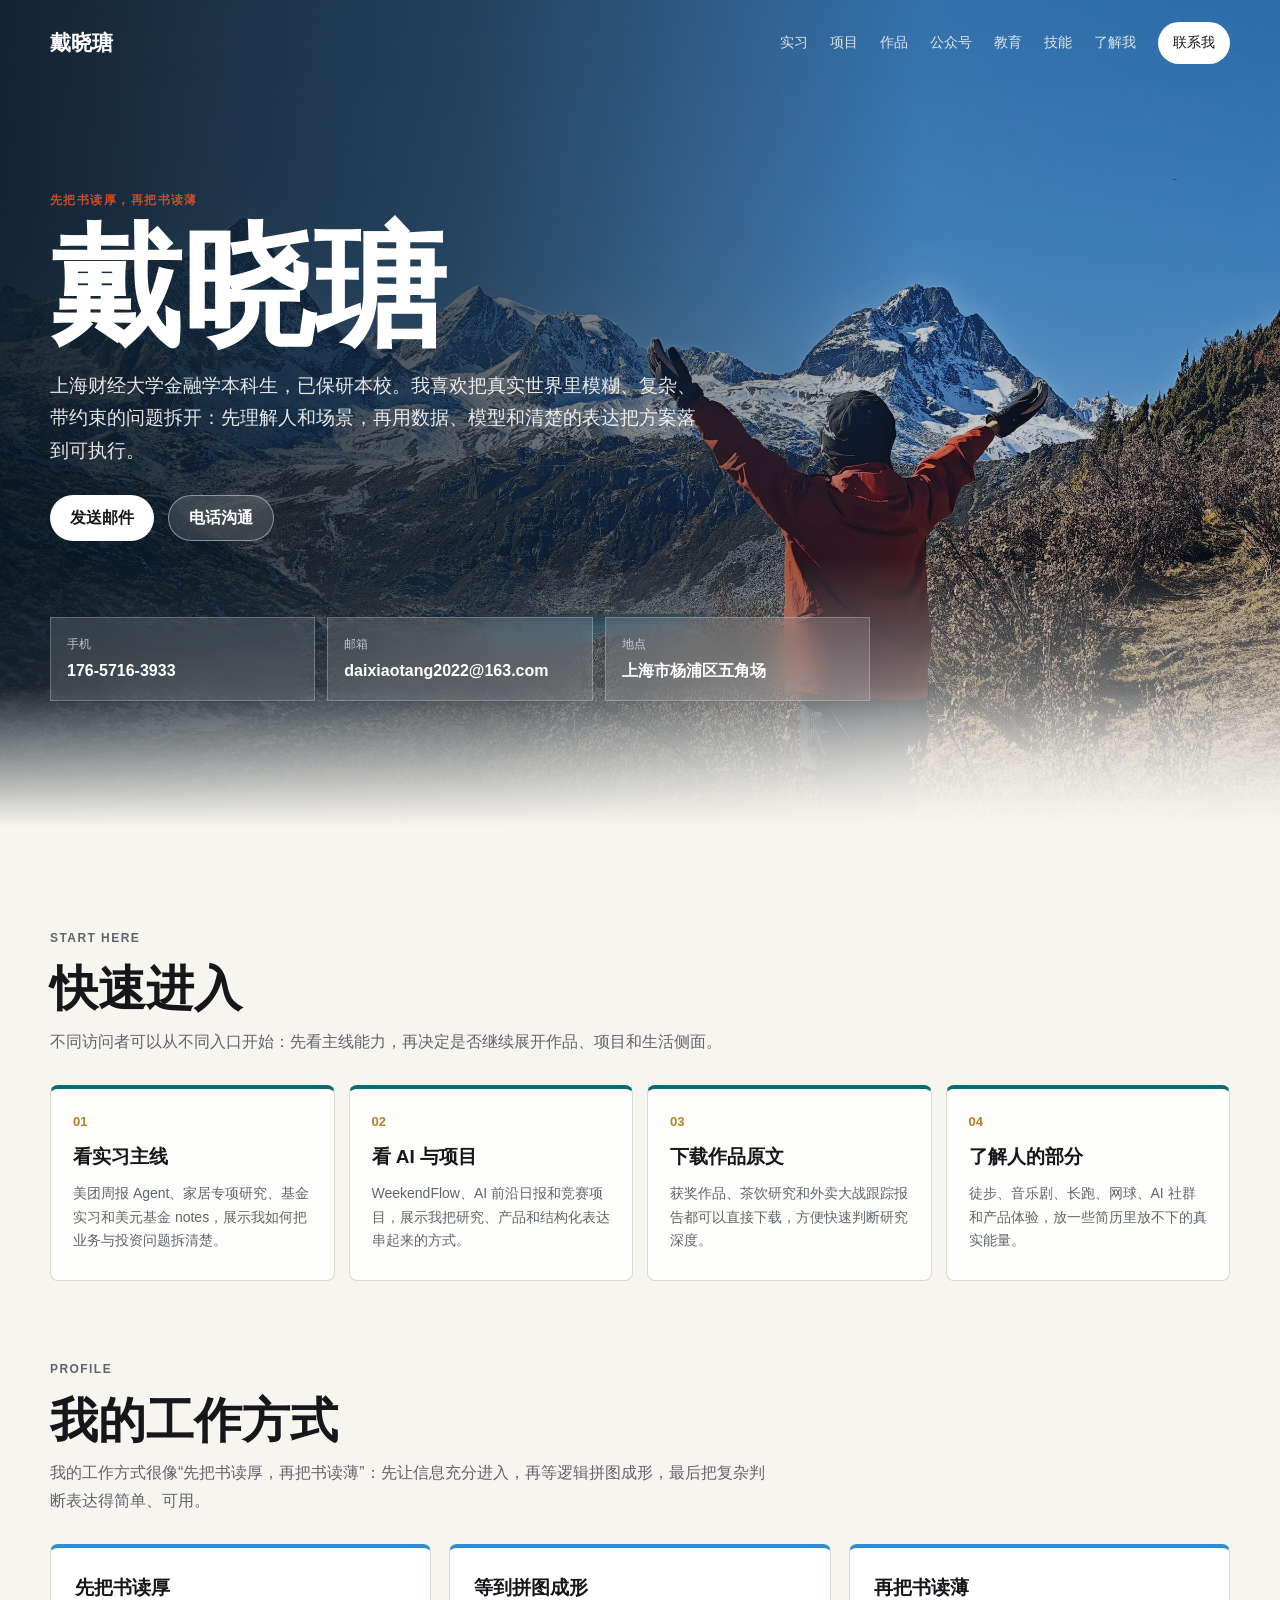
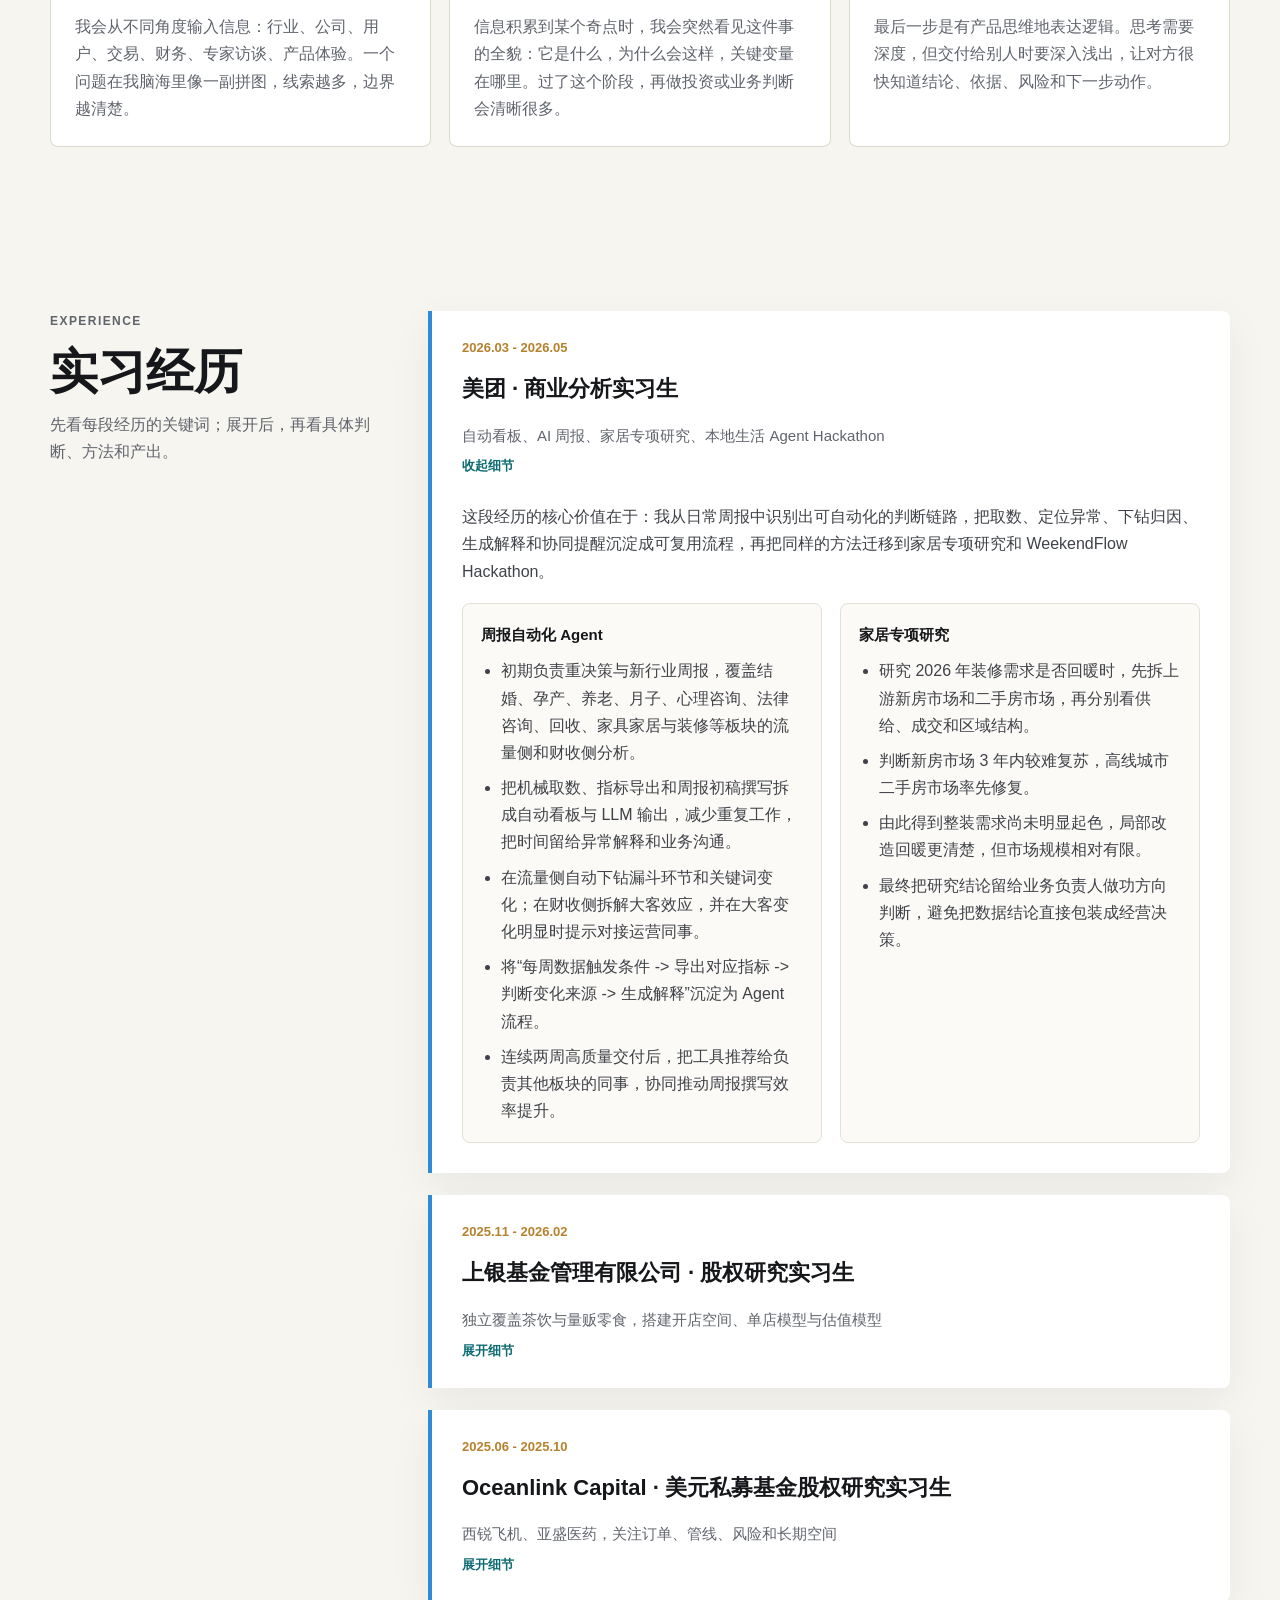
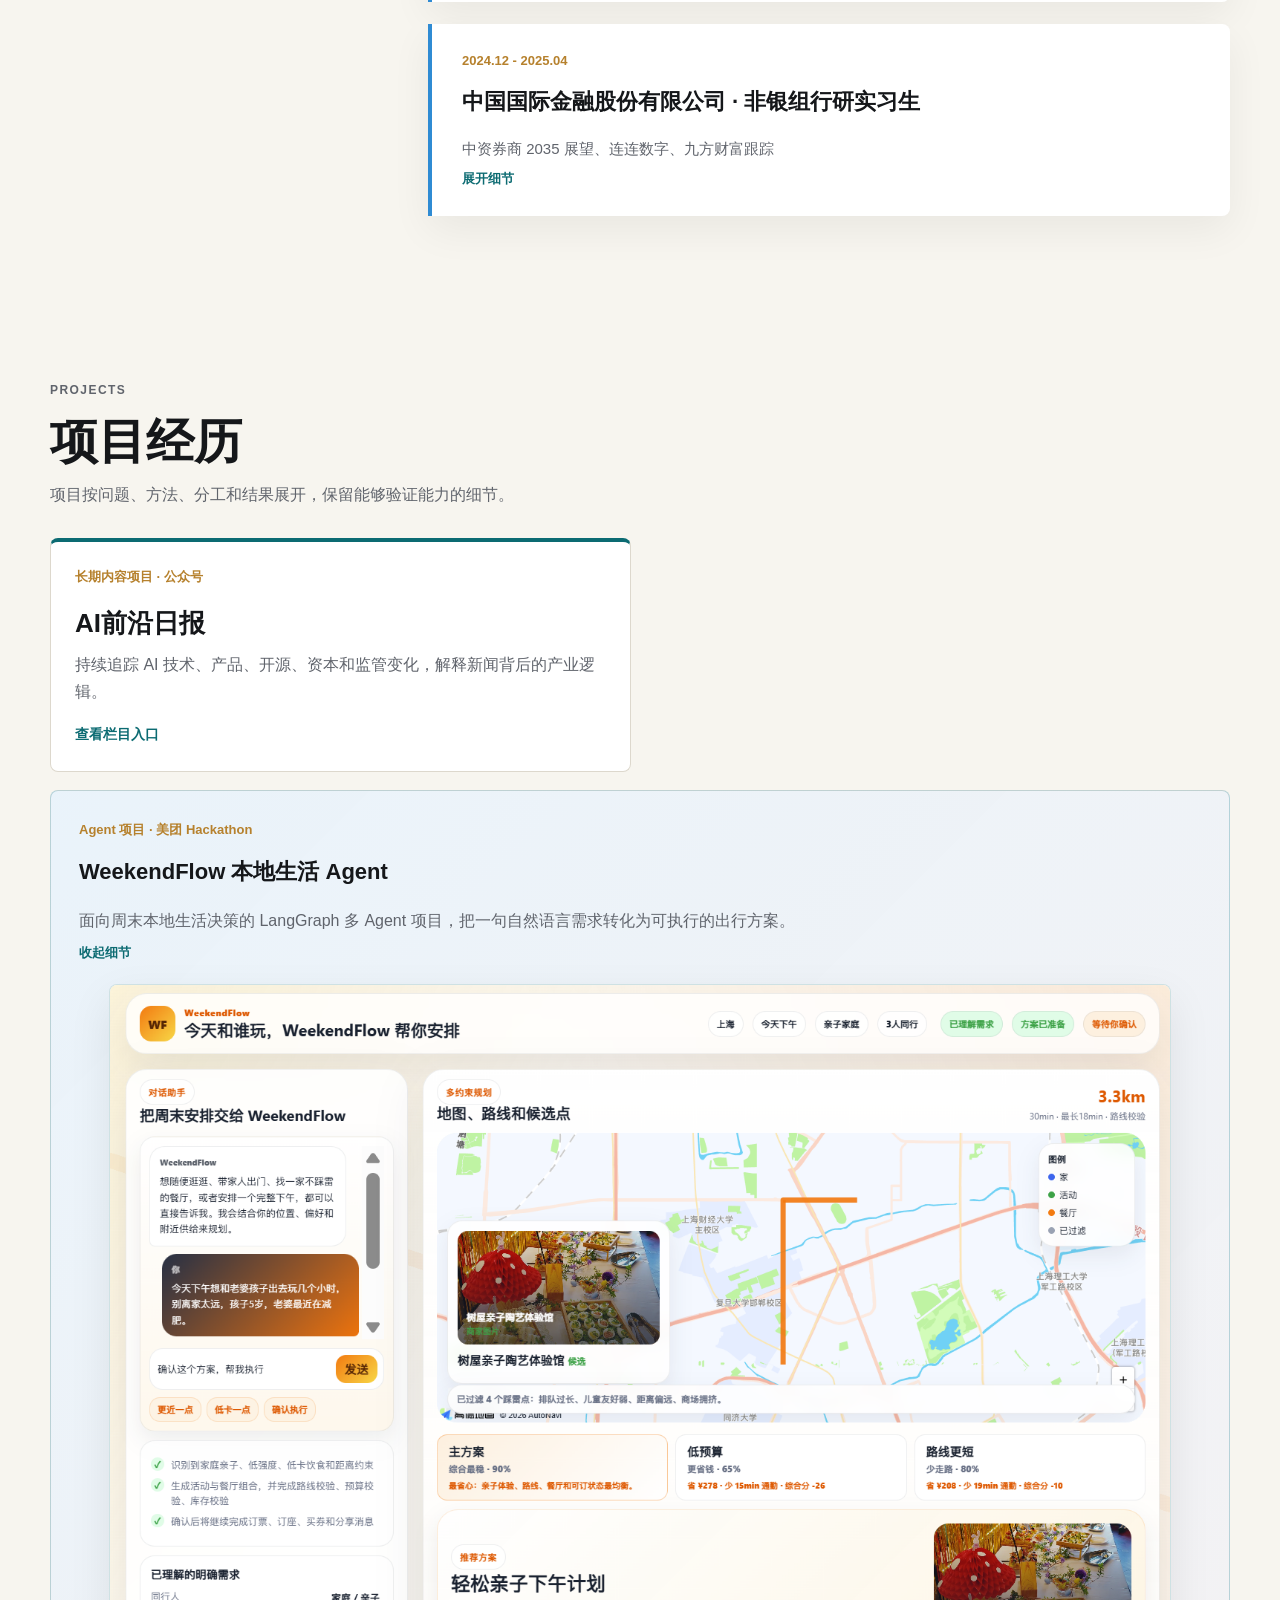
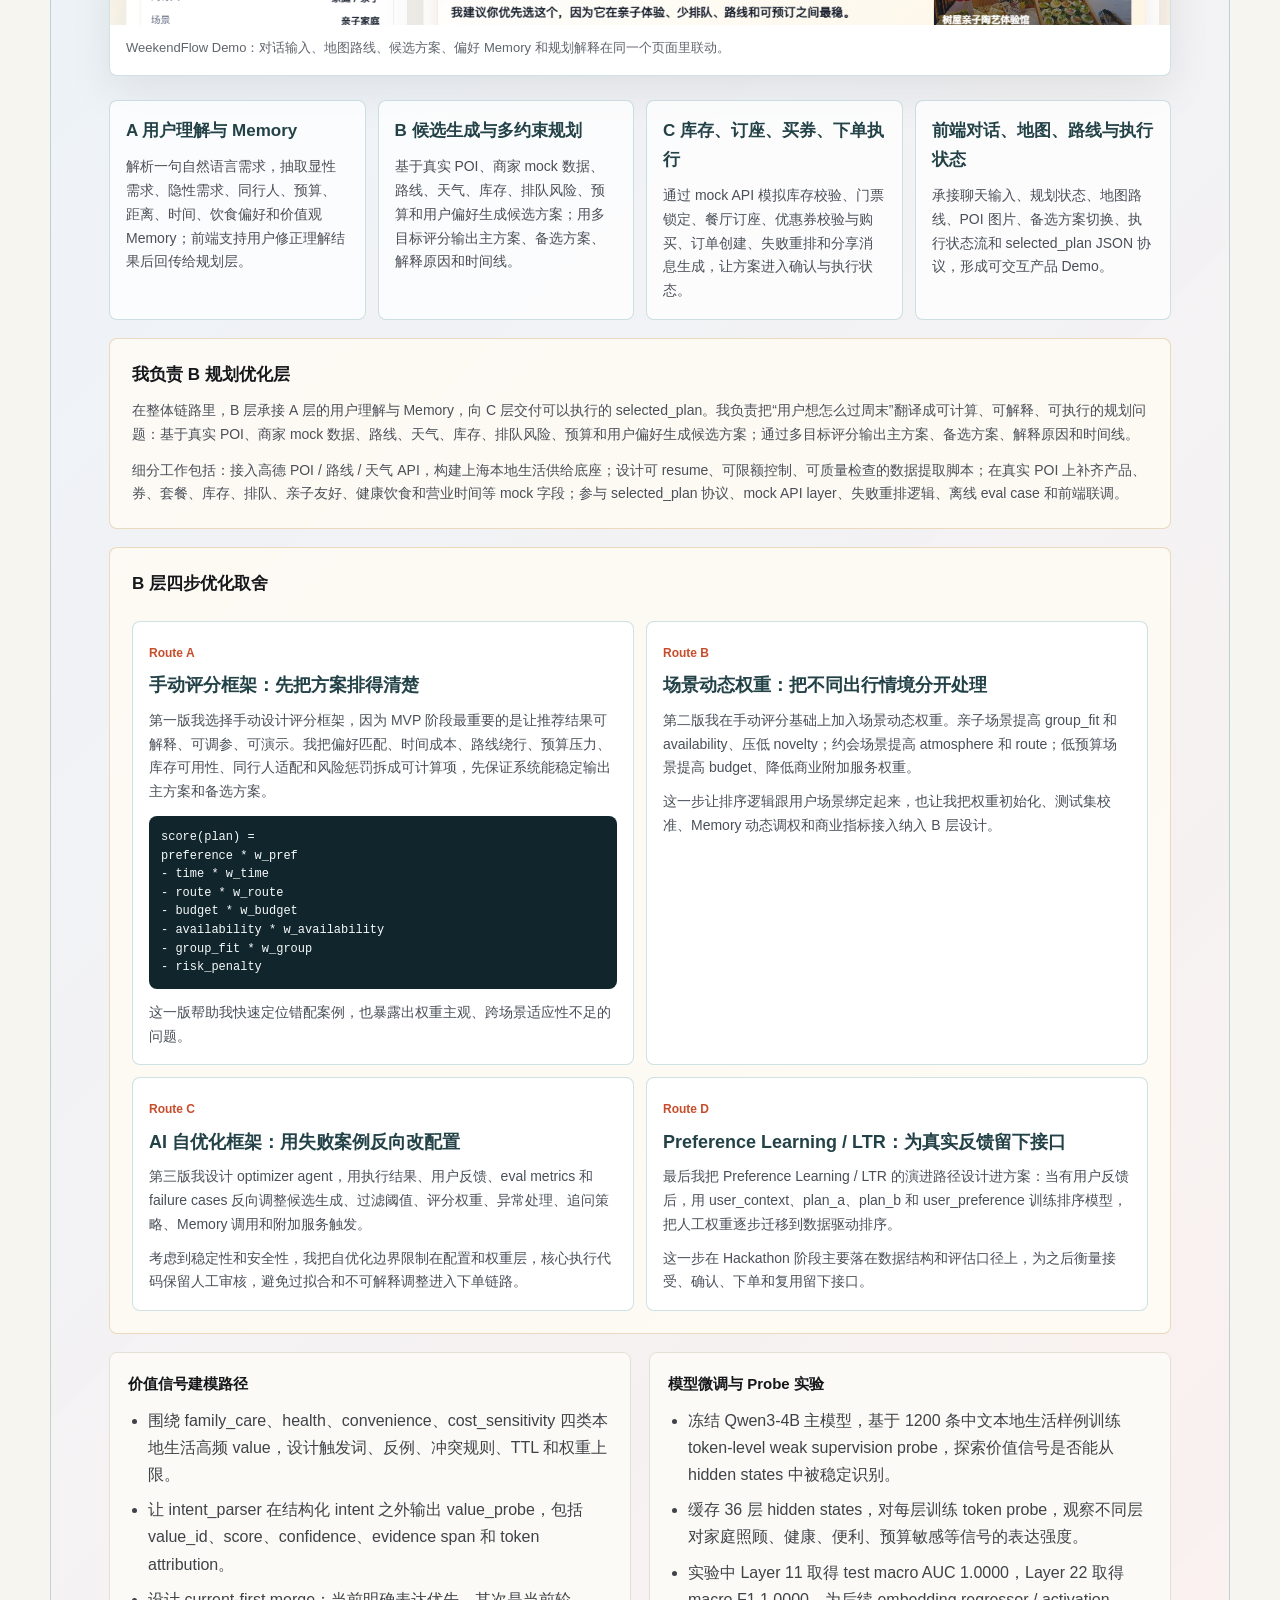
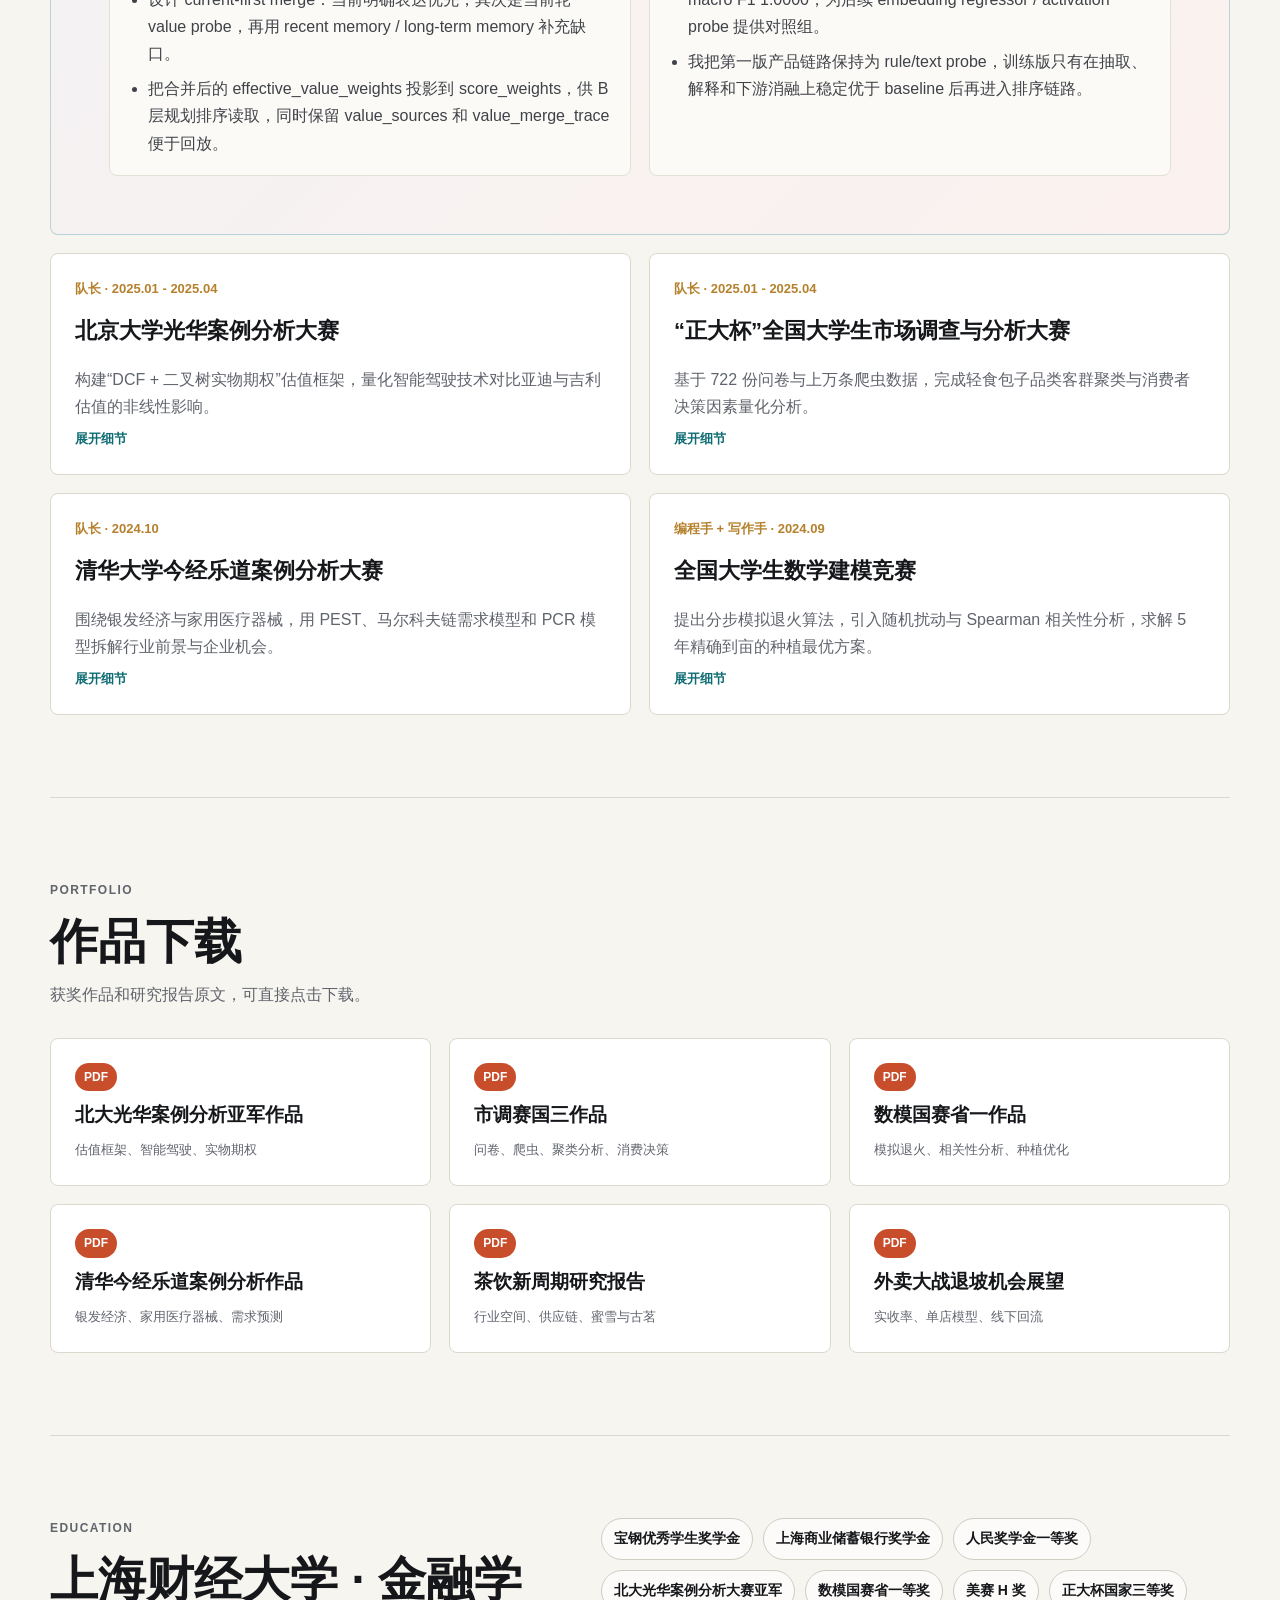
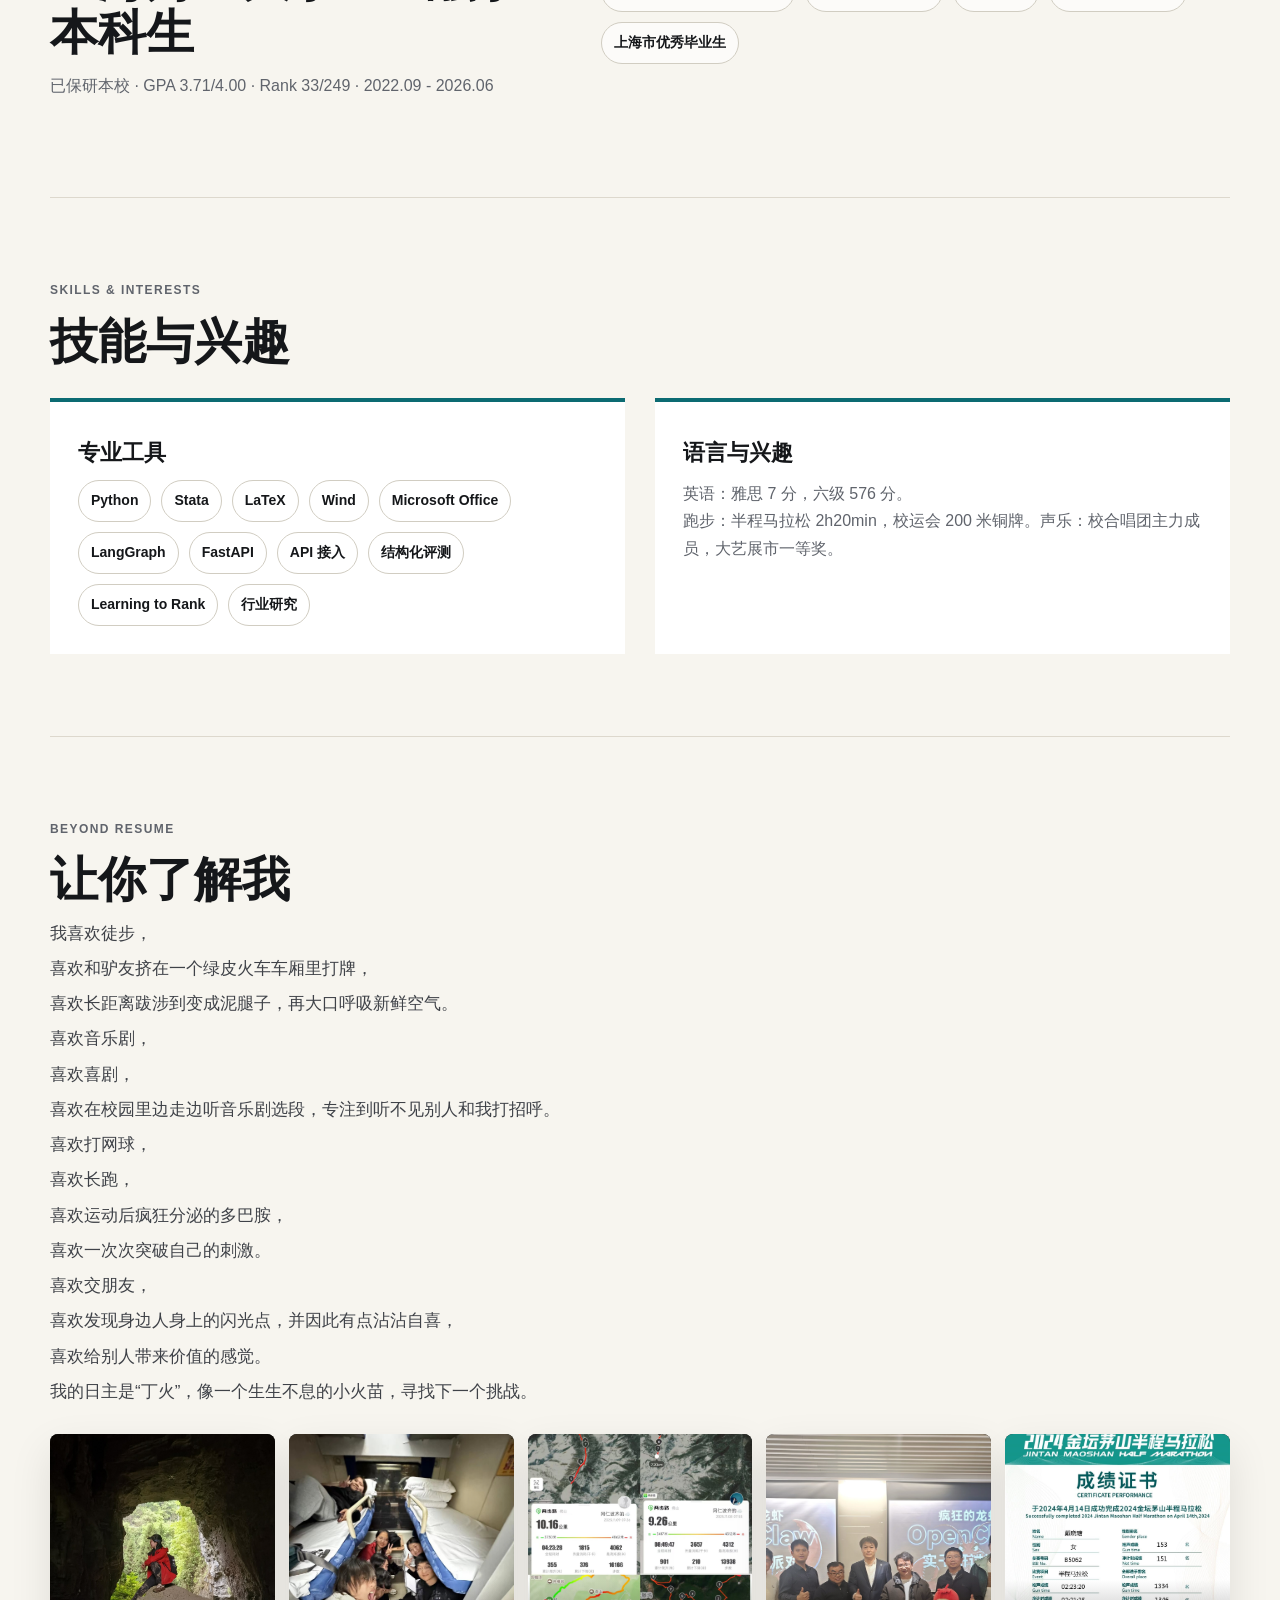
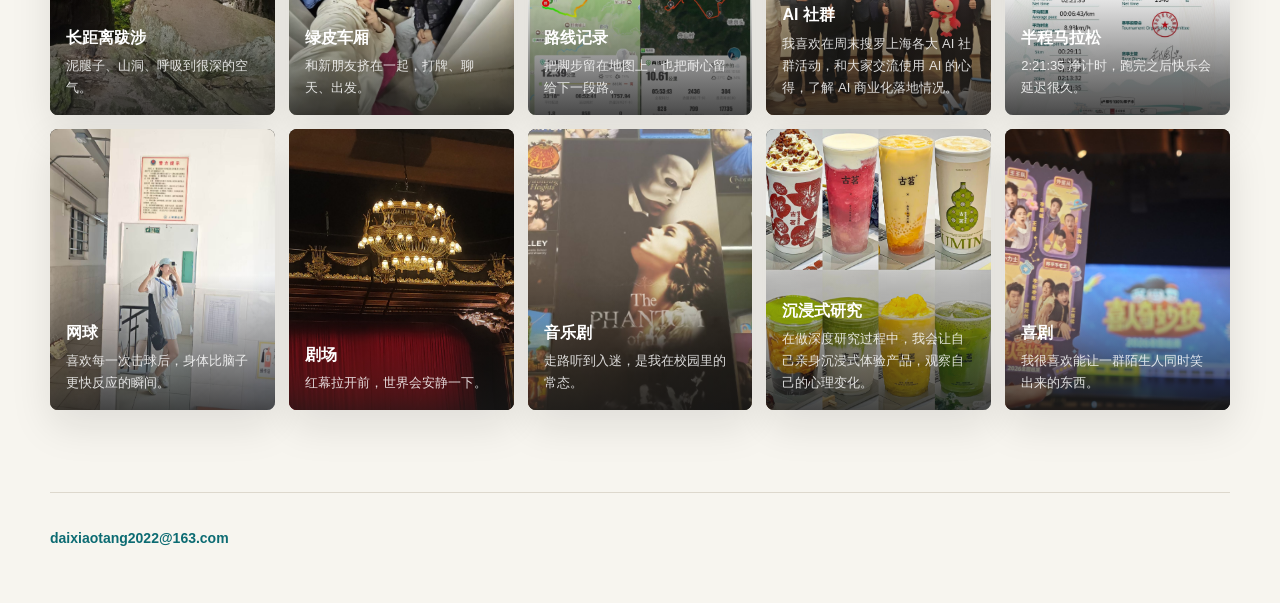
==== commit 662fdf89: "Polish portfolio navigation and entry points" ====
--- a/index.html
+++ b/index.html
@@ -3,12 +3,21 @@
   <head>
     <meta charset="utf-8" />
     <meta name="viewport" content="width=device-width, initial-scale=1" />
-    <title>戴晓瑭 | 金融研究与商业分析</title>
+    <title>戴晓瑭 | 个人网站</title>
     <meta
       name="description"
       content="戴晓瑭的个人网站，收录实习经历、项目作品、研究报告、AI 内容栏目和生活片段。"
     />
-    <link rel="stylesheet" href="styles.css" />
+    <link rel="canonical" href="https://asteroid319.github.io/dai-xiaotang-portfolio/" />
+    <meta property="og:type" content="website" />
+    <meta property="og:title" content="戴晓瑭 | 个人网站" />
+    <meta
+      property="og:description"
+      content="实习经历、项目作品、研究报告、AI 前沿日报和生活片段。"
+    />
+    <meta property="og:image" content="assets/hero-mountain-web.jpg" />
+    <link rel="preload" as="image" href="assets/hero-mountain-web.jpg" />
+    <link rel="stylesheet" href="styles.css?v=20260530d" />
   </head>
   <body>
     <header class="site-header" id="top">
@@ -32,7 +41,7 @@
 
       <section class="hero" aria-label="个人介绍">
         <div class="hero-copy">
-          <p class="eyebrow">Finance Research / Business Analysis / AI Agent Builder</p>
+          <p class="eyebrow">先把书读厚，再把书读薄</p>
           <h1>戴晓瑭</h1>
           <p class="hero-subtitle">
             上海财经大学金融学本科生，已保研本校。我喜欢把真实世界里模糊、复杂、带约束的问题拆开：先理解人和场景，再用数据、模型和清楚的表达把方案落到可执行。
@@ -60,6 +69,36 @@
     </header>
 
     <main>
+      <section class="section quick-entry" aria-labelledby="quick-entry-title">
+        <div class="section-heading">
+          <p class="eyebrow">Start Here</p>
+          <h2 id="quick-entry-title">快速进入</h2>
+          <p>不同访问者可以从不同入口开始：先看主线能力，再决定是否继续展开作品、项目和生活侧面。</p>
+        </div>
+        <div class="quick-entry-grid">
+          <a href="#experience">
+            <span>01</span>
+            <strong>看实习主线</strong>
+            <p>美团周报 Agent、家居专项研究、基金实习和美元基金 notes，展示我如何把业务与投资问题拆清楚。</p>
+          </a>
+          <a href="#projects">
+            <span>02</span>
+            <strong>看 AI 与项目</strong>
+            <p>WeekendFlow、AI 前沿日报和竞赛项目，展示我把研究、产品和结构化表达串起来的方式。</p>
+          </a>
+          <a href="#downloads">
+            <span>03</span>
+            <strong>下载作品原文</strong>
+            <p>获奖作品、茶饮研究和外卖大战跟踪报告都可以直接下载，方便快速判断研究深度。</p>
+          </a>
+          <a href="#life">
+            <span>04</span>
+            <strong>了解人的部分</strong>
+            <p>徒步、音乐剧、长跑、网球、AI 社群和产品体验，放一些简历里放不下的真实能量。</p>
+          </a>
+        </div>
+      </section>
+
       <section class="section intro-band" aria-labelledby="highlights-title">
         <div class="section-heading">
           <p class="eyebrow">Profile</p>
@@ -659,6 +698,6 @@
       <a href="mailto:daixiaotang2022@163.com">daixiaotang2022@163.com</a>
     </footer>
 
-    <script src="script.js"></script>
+    <script src="script.js?v=20260530d"></script>
   </body>
 </html>
--- a/styles.css
+++ b/styles.css
@@ -70,6 +70,7 @@
   padding: 22px 0;
   color: #ffffff;
   backdrop-filter: blur(16px);
+  transition: color 0.2s ease, background 0.2s ease, box-shadow 0.2s ease;
 }
 
 .brand {
@@ -92,6 +93,36 @@
 
 .nav-links a:hover {
   color: #ffffff;
+}
+
+.nav.is-solid {
+  padding-right: 14px;
+  padding-left: 14px;
+  color: var(--ink);
+  background: rgba(247, 245, 239, 0.9);
+  box-shadow: 0 14px 36px rgba(23, 23, 23, 0.08);
+}
+
+.nav.is-solid .nav-links {
+  color: rgba(21, 23, 26, 0.72);
+}
+
+.nav.is-solid .nav-links a:hover {
+  color: var(--ink);
+}
+
+.nav.is-solid .nav-cta {
+  color: #ffffff !important;
+  background: var(--ink);
+}
+
+.nav.is-solid .nav-toggle {
+  border-color: rgba(21, 23, 26, 0.18);
+  background: rgba(255, 255, 255, 0.72);
+}
+
+.nav.is-solid .nav-toggle span {
+  background: var(--ink);
 }
 
 .nav-cta {
@@ -232,6 +263,64 @@
   padding-top: 34px;
 }
 
+.quick-entry {
+  padding-bottom: 44px;
+}
+
+.quick-entry-grid {
+  display: grid;
+  grid-template-columns: repeat(4, minmax(0, 1fr));
+  gap: 14px;
+}
+
+.quick-entry-grid > *,
+.highlight-grid > *,
+.project-grid > *,
+.download-grid > *,
+.detail-grid > *,
+.module-grid > *,
+.optimizer-grid > *,
+.daily-card-grid > *,
+.research-list > *,
+.article-list > *,
+.story-card {
+  min-width: 0;
+}
+
+.quick-entry-grid a {
+  display: grid;
+  align-content: start;
+  gap: 8px;
+  min-height: 196px;
+  padding: 22px;
+  border: 1px solid var(--line);
+  border-top: 4px solid var(--teal);
+  border-radius: 8px;
+  background: rgba(255, 255, 255, 0.78);
+  transition: transform 0.2s ease, box-shadow 0.2s ease;
+}
+
+.quick-entry-grid a:hover {
+  transform: translateY(-3px);
+  box-shadow: 0 18px 42px rgba(23, 23, 23, 0.08);
+}
+
+.quick-entry-grid span {
+  color: var(--gold);
+  font-size: 13px;
+  font-weight: 900;
+}
+
+.quick-entry-grid strong {
+  font-size: 19px;
+}
+
+.quick-entry-grid p {
+  margin: 0;
+  color: var(--muted);
+  font-size: 14px;
+}
+
 .section-heading {
   max-width: 720px;
   margin-bottom: 30px;
@@ -252,7 +341,6 @@
 
 .highlight-grid,
 .project-grid,
-.prompt-grid,
 .download-grid {
   display: grid;
   grid-template-columns: repeat(3, minmax(0, 1fr));
@@ -261,7 +349,6 @@
 
 .highlight-grid article,
 .project-card,
-.prompt-grid article,
 .download-grid a {
   padding: 24px;
   border: 1px solid var(--line);
@@ -281,7 +368,6 @@
 
 .highlight-grid p,
 .project-card p,
-.prompt-grid p,
 .skills-layout p {
   margin-bottom: 0;
   color: var(--muted);
@@ -410,77 +496,6 @@
 
 .investment-notes li strong {
   color: #171717;
-}
-
-.logic-panel {
-  margin-top: 18px;
-  padding: 18px;
-  border: 1px solid #e5e0d5;
-  border-radius: 8px;
-  background: #fffdf7;
-}
-
-.logic-panel h4 {
-  margin: 0 0 14px;
-  font-size: 15px;
-}
-
-.logic-chain {
-  display: grid;
-  grid-template-columns: repeat(3, minmax(0, 1fr));
-  gap: 14px;
-}
-
-.logic-chain + .logic-chain {
-  margin-top: 14px;
-}
-
-.logic-chain article {
-  position: relative;
-  min-height: 150px;
-  padding: 16px;
-  border: 1px solid #e6ded0;
-  border-radius: 8px;
-  background: #ffffff;
-}
-
-.logic-chain article:not(:last-child)::after {
-  position: absolute;
-  top: 50%;
-  right: -13px;
-  z-index: 2;
-  width: 24px;
-  height: 24px;
-  border: 1px solid #e6ded0;
-  border-radius: 999px;
-  background: #ffffff;
-  color: var(--gold);
-  font-size: 14px;
-  font-weight: 900;
-  line-height: 22px;
-  text-align: center;
-  content: ">";
-  transform: translateY(-50%);
-}
-
-.logic-chain span {
-  display: block;
-  color: var(--gold);
-  font-size: 12px;
-  font-weight: 900;
-}
-
-.logic-chain strong {
-  display: block;
-  margin-top: 6px;
-  color: #171717;
-  font-size: 18px;
-}
-
-.logic-chain p {
-  margin: 10px 0 0;
-  color: #4d5158;
-  font-size: 14px;
 }
 
 .project-grid {
@@ -540,7 +555,6 @@
   max-width: 880px;
 }
 
-.system-map,
 .module-grid,
 .optimizer-grid {
   display: grid;
@@ -549,7 +563,6 @@
   margin: 22px 0 18px;
 }
 
-.system-map span,
 .module-grid article,
 .optimizer-grid article {
   min-height: 88px;
@@ -558,11 +571,6 @@
   border-radius: 8px;
   background: rgba(255, 255, 255, 0.74);
   color: #234247;
-}
-
-.system-map span {
-  font-size: 14px;
-  font-weight: 900;
 }
 
 .module-grid h4,
@@ -679,33 +687,6 @@
   margin-top: 16px;
 }
 
-.metric-row {
-  display: grid;
-  grid-template-columns: repeat(4, minmax(0, 1fr));
-  gap: 12px;
-  margin-top: 18px;
-}
-
-.metric-row div {
-  padding: 16px;
-  border-radius: 8px;
-  background: #12262d;
-  color: #ffffff;
-}
-
-.metric-row strong {
-  display: block;
-  font-size: 24px;
-  line-height: 1.1;
-}
-
-.metric-row span {
-  display: block;
-  margin-top: 6px;
-  color: rgba(255, 255, 255, 0.72);
-  font-size: 13px;
-}
-
 .downloads-section {
   border-top: 1px solid var(--line);
 }
@@ -912,20 +893,6 @@
 .download-grid small {
   color: var(--muted);
   font-size: 13px;
-}
-
-.prompt-grid {
-  grid-template-columns: repeat(4, minmax(0, 1fr));
-}
-
-.prompt-grid article {
-  border-top: 4px solid var(--red);
-}
-
-.prompt-grid strong {
-  display: block;
-  margin-bottom: 9px;
-  font-size: 17px;
 }
 
 .life-section {
@@ -1109,13 +1076,8 @@
   .daily-intro,
   .education-band,
   .skills-layout,
-  .detail-grid,
-  .logic-chain {
+  .detail-grid {
     grid-template-columns: 1fr;
-  }
-
-  .logic-chain article:not(:last-child)::after {
-    display: none;
   }
 
   .hero {
@@ -1132,12 +1094,11 @@
   }
 
   .highlight-grid,
+  .quick-entry-grid,
   .project-grid,
   .contact-strip,
-  .system-map,
   .module-grid,
   .optimizer-grid,
-  .metric-row,
   .daily-card-grid,
   .research-list,
   .article-list,
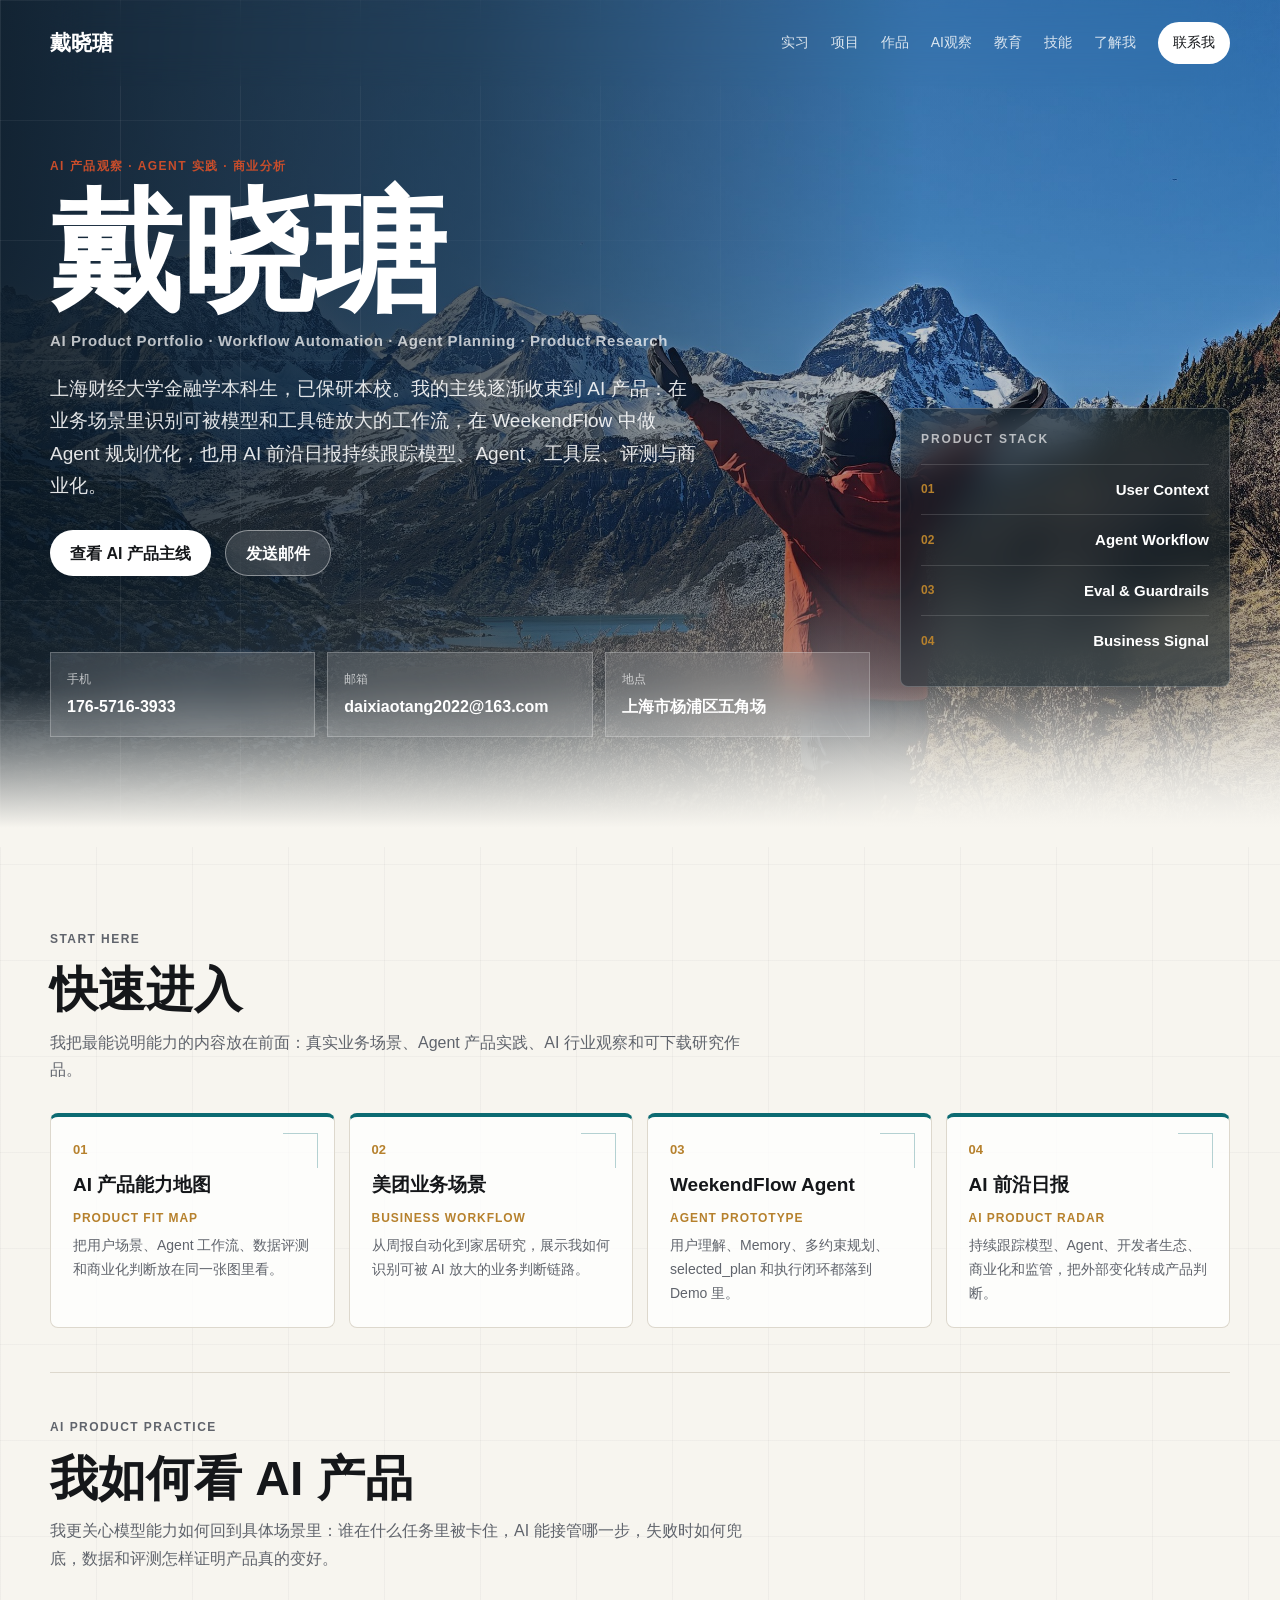
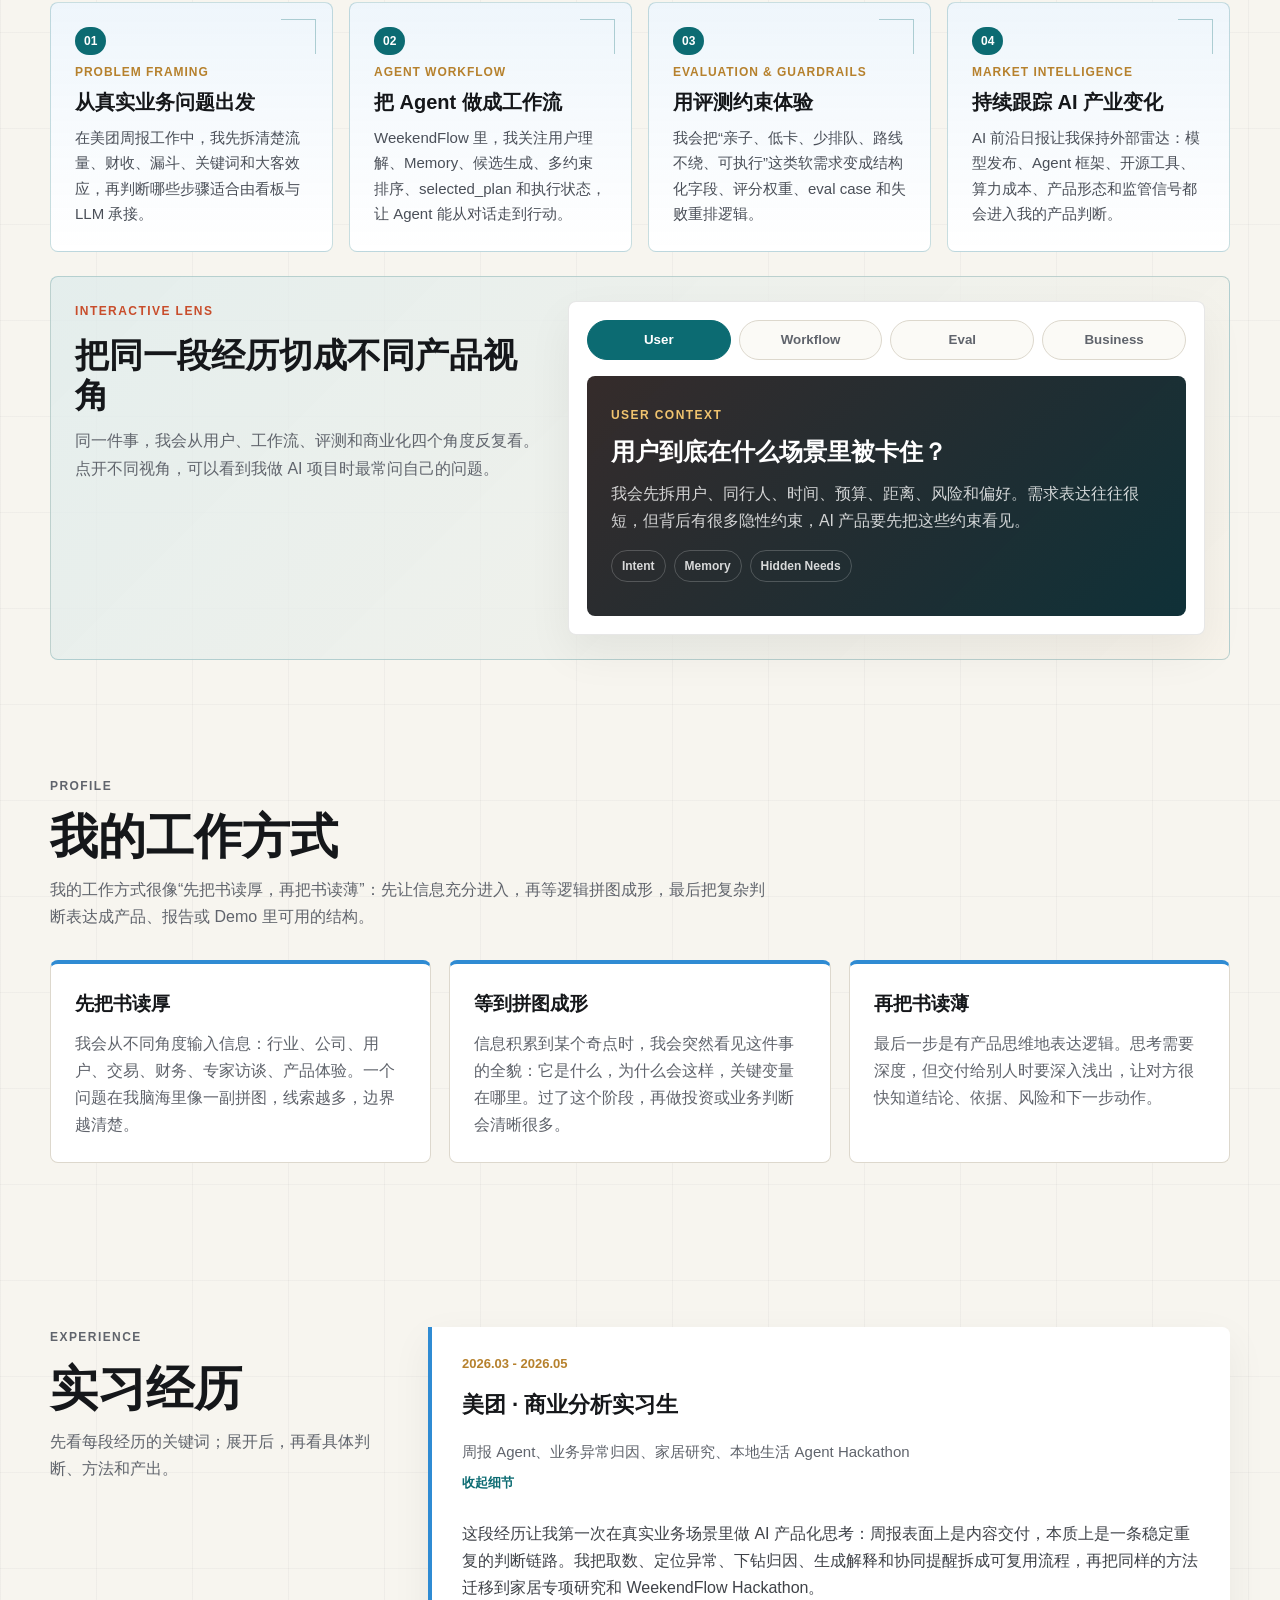
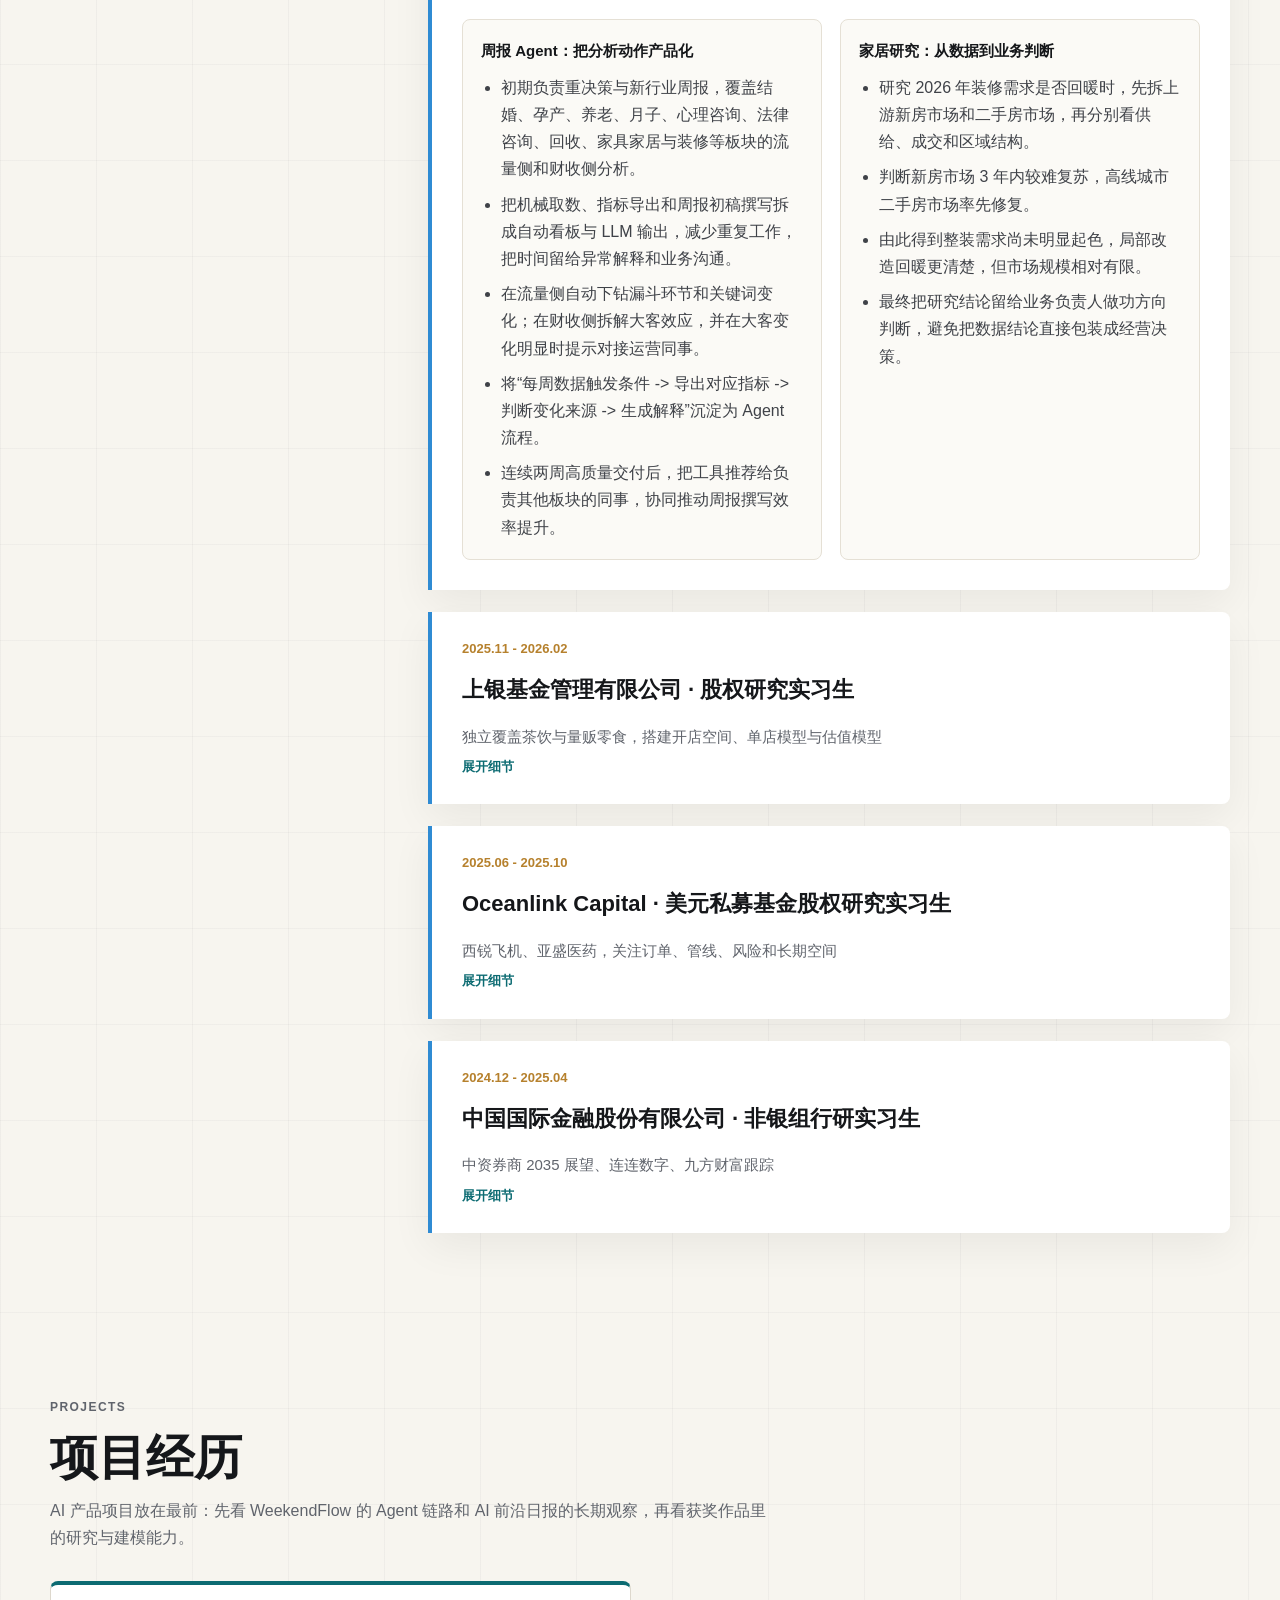
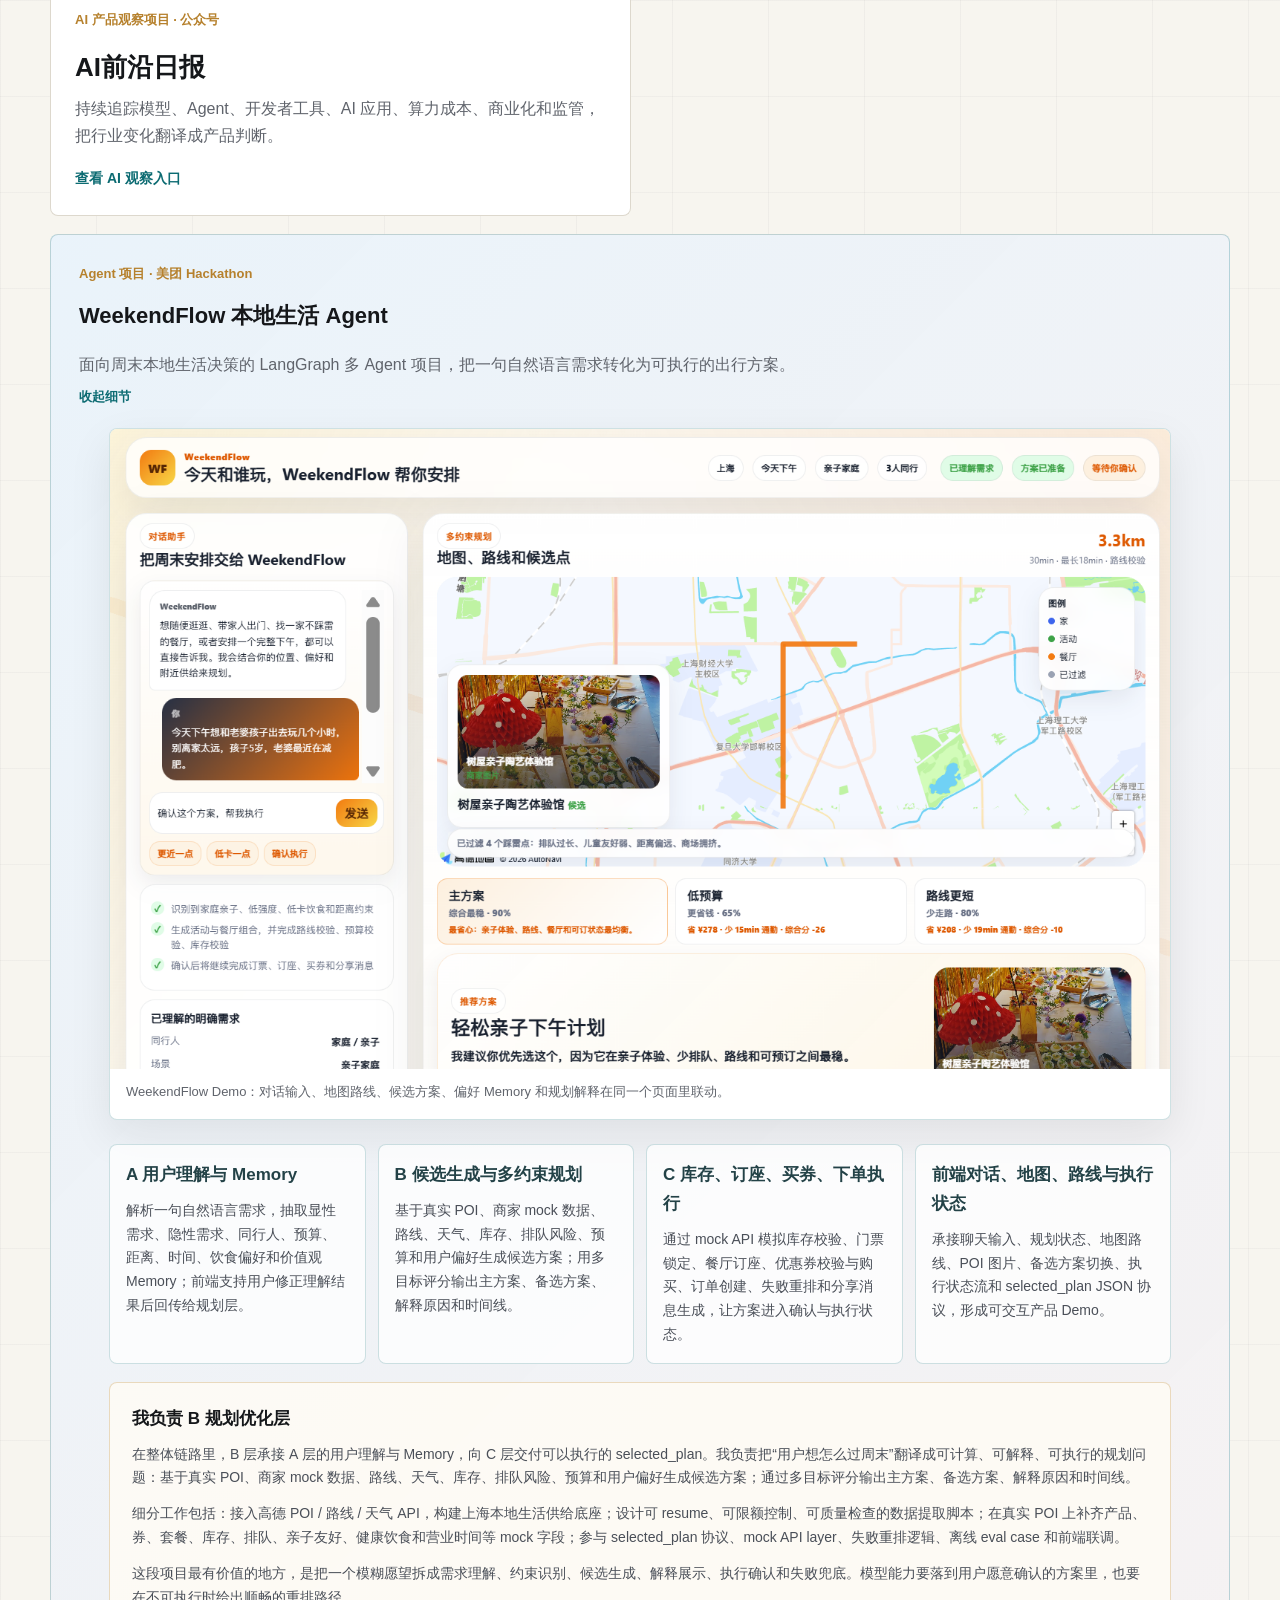
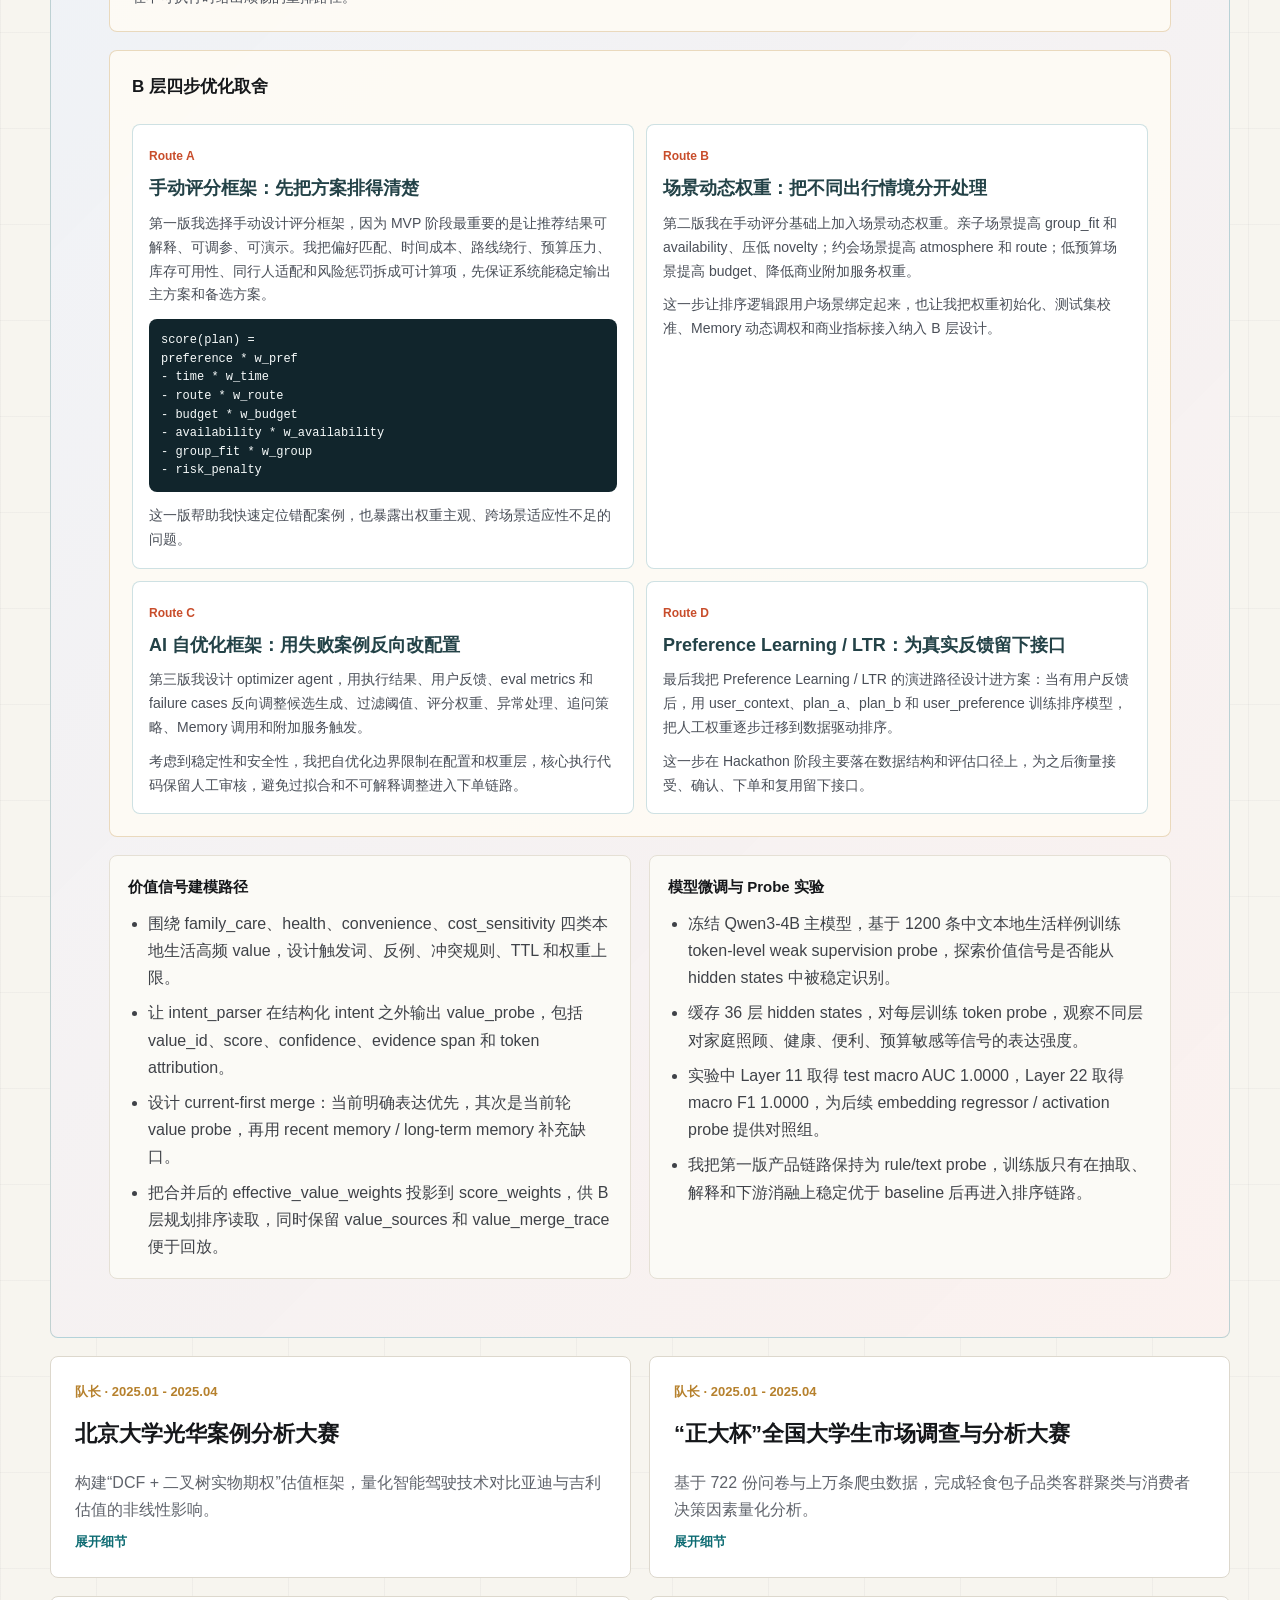
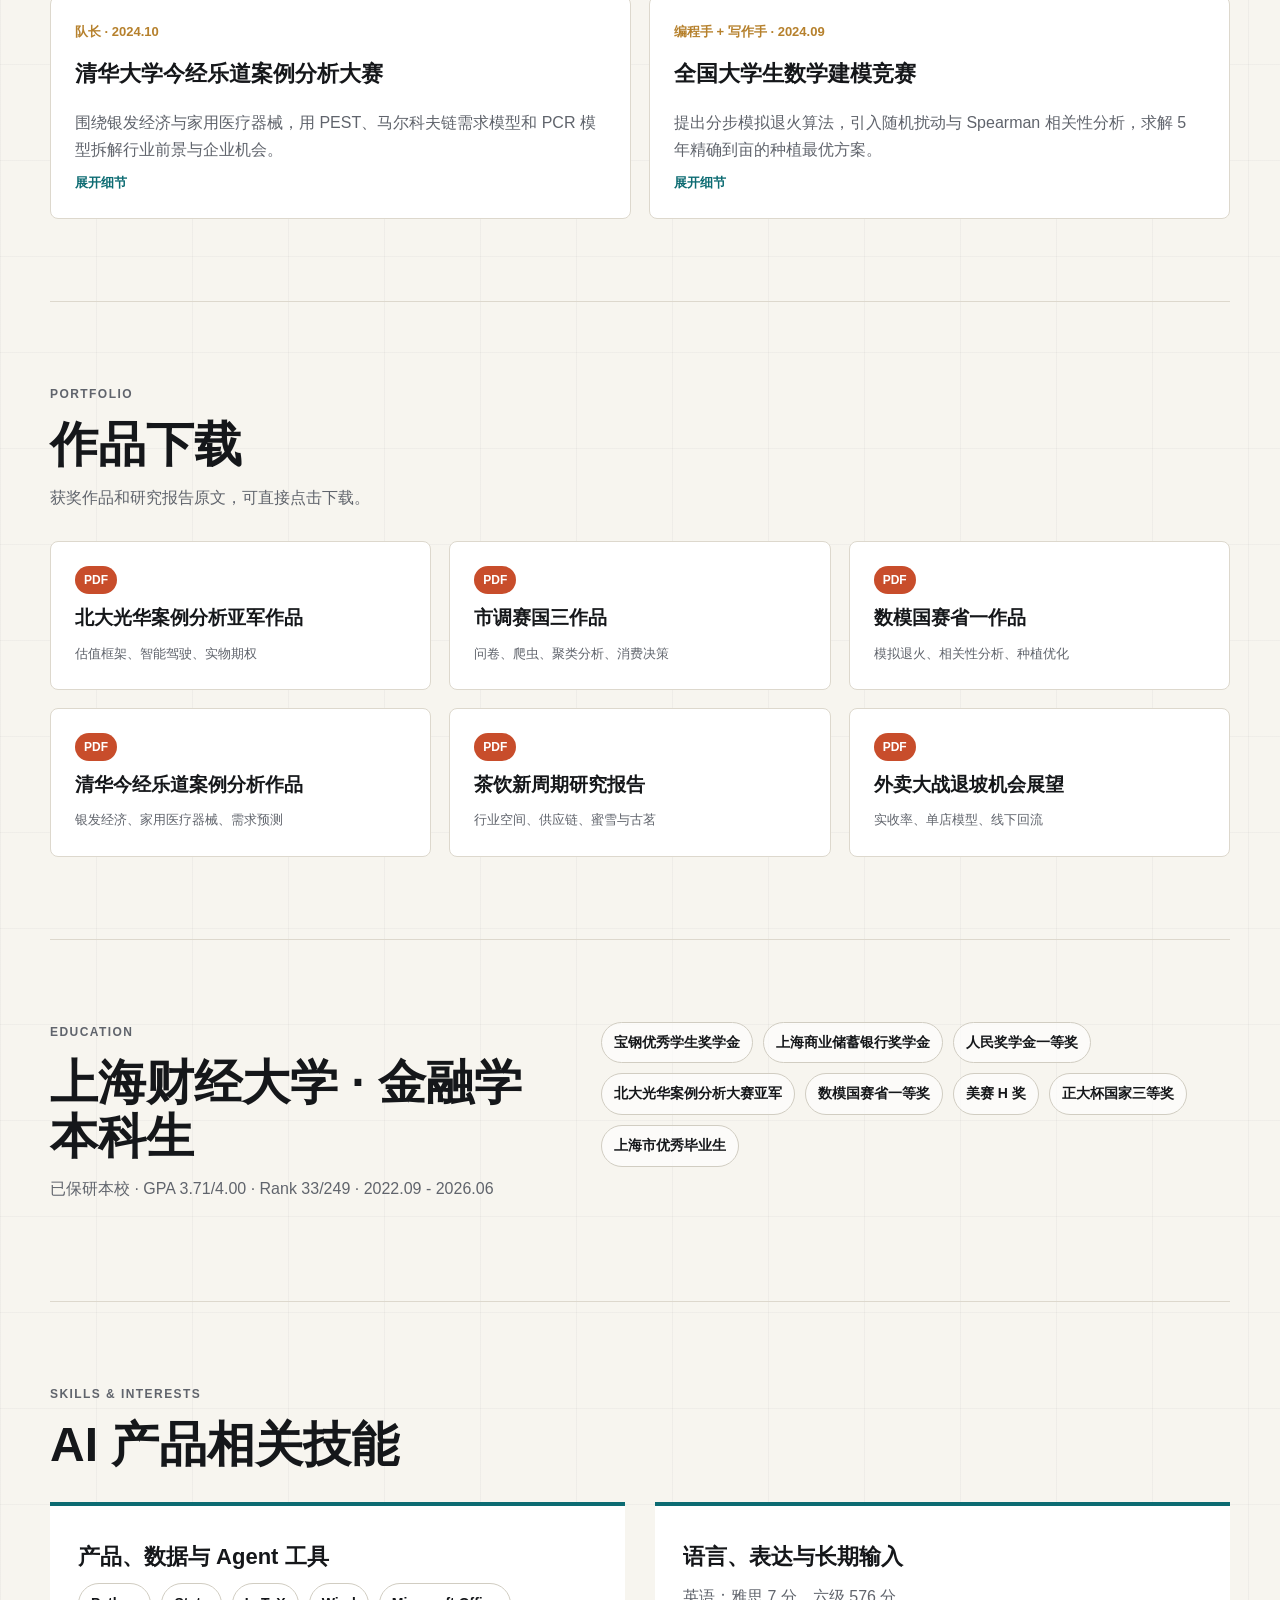
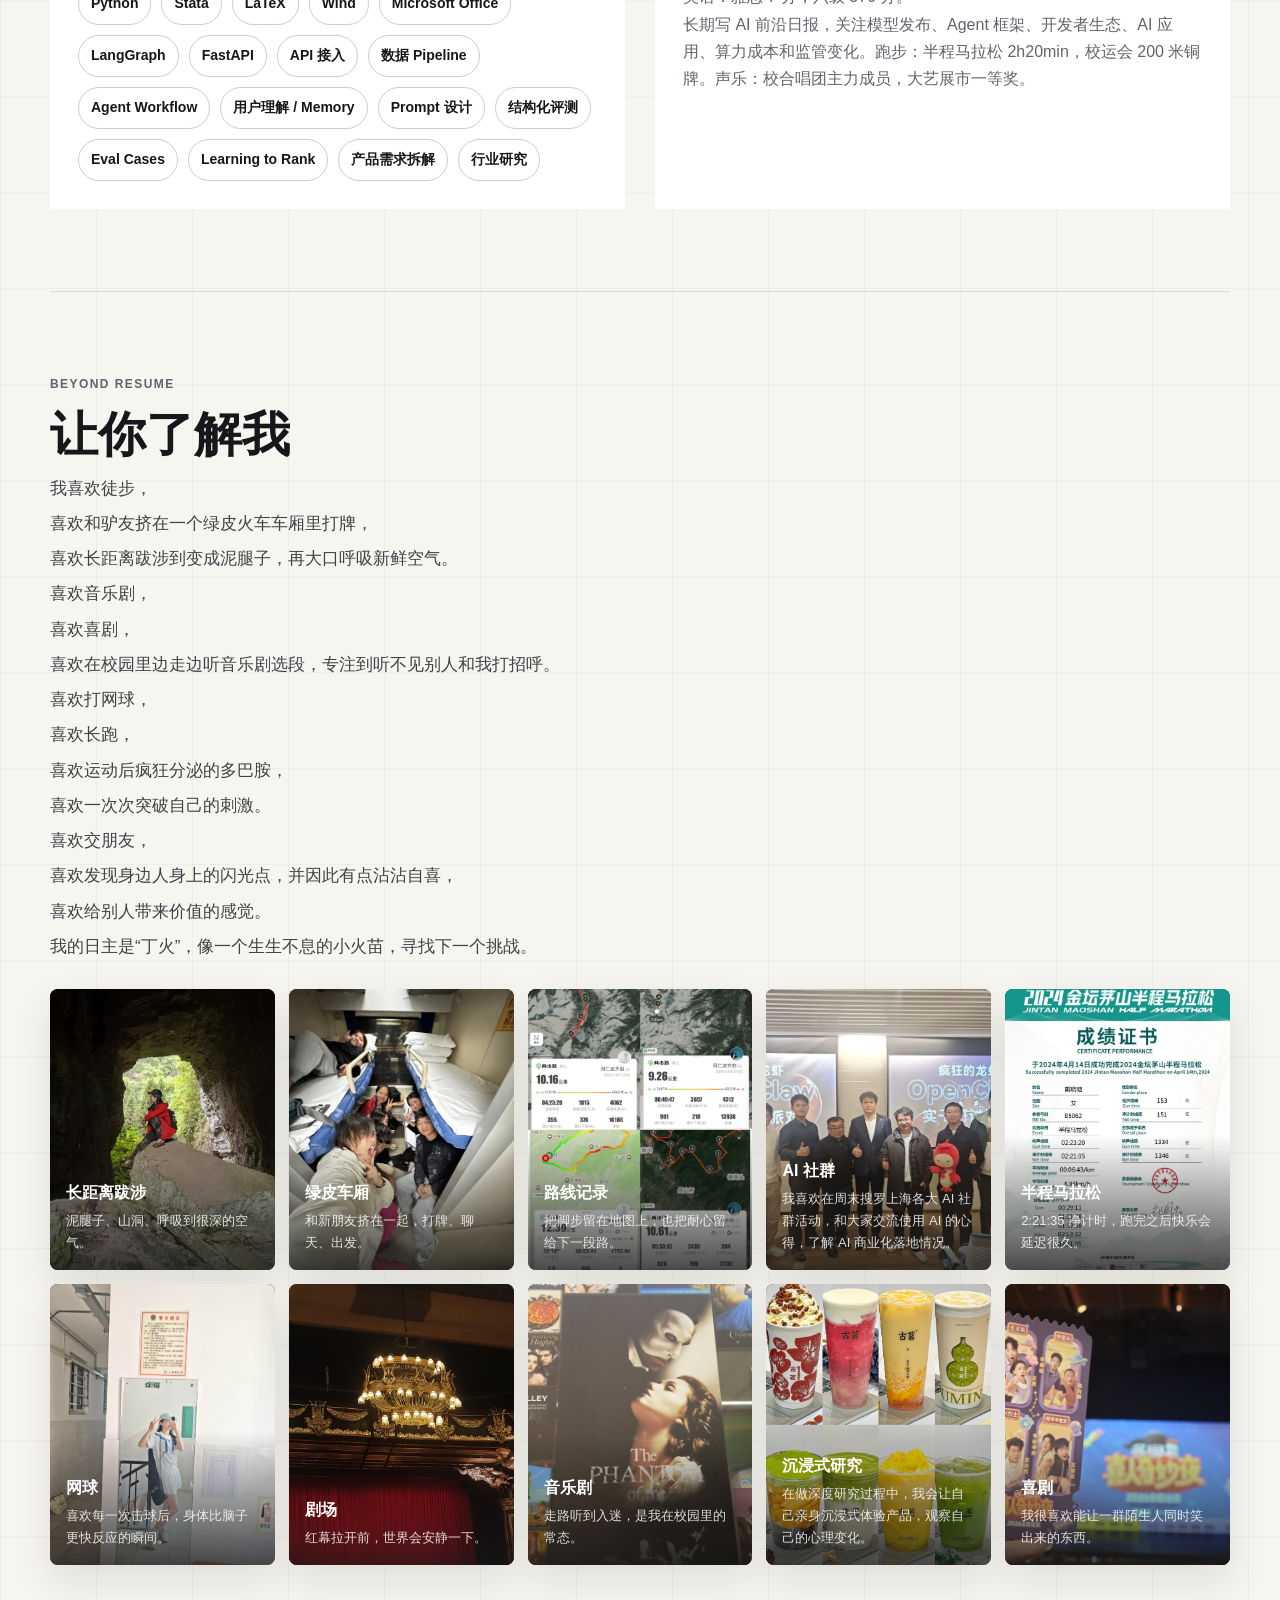
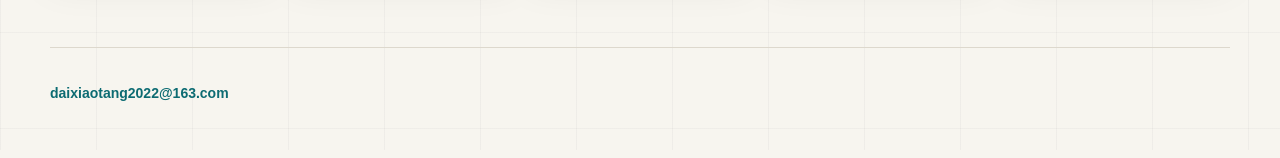
==== commit dd3b6558: "Make portfolio more interactive and AI-oriented" ====
--- a/index.html
+++ b/index.html
@@ -3,23 +3,24 @@
   <head>
     <meta charset="utf-8" />
     <meta name="viewport" content="width=device-width, initial-scale=1" />
-    <title>戴晓瑭 | 个人网站</title>
+    <title>戴晓瑭 | AI 产品作品集</title>
     <meta
       name="description"
-      content="戴晓瑭的个人网站，收录实习经历、项目作品、研究报告、AI 内容栏目和生活片段。"
+      content="戴晓瑭的个人网站，收录 AI 产品实践、Agent 项目、商业分析、研究报告、AI 前沿日报和生活片段。"
     />
     <link rel="canonical" href="https://asteroid319.github.io/dai-xiaotang-portfolio/" />
     <meta property="og:type" content="website" />
-    <meta property="og:title" content="戴晓瑭 | 个人网站" />
+    <meta property="og:title" content="戴晓瑭 | AI 产品作品集" />
     <meta
       property="og:description"
-      content="实习经历、项目作品、研究报告、AI 前沿日报和生活片段。"
+      content="AI 产品实践、Agent 项目、商业分析、研究报告、AI 前沿日报和生活片段。"
     />
     <meta property="og:image" content="assets/hero-mountain-web.jpg" />
     <link rel="preload" as="image" href="assets/hero-mountain-web.jpg" />
-    <link rel="stylesheet" href="styles.css?v=20260530d" />
+    <link rel="stylesheet" href="styles.css?v=20260530h" />
   </head>
   <body>
+    <div class="scroll-progress" aria-hidden="true"></div>
     <header class="site-header" id="top">
       <nav class="nav" aria-label="主导航">
         <a class="brand" href="#top" aria-label="返回顶部">戴晓瑭</a>
@@ -31,7 +32,7 @@
           <a href="#experience">实习</a>
           <a href="#projects">项目</a>
           <a href="#downloads">作品</a>
-          <a href="ai-daily/">公众号</a>
+          <a href="ai-daily/">AI观察</a>
           <a href="#education">教育</a>
           <a href="#skills">技能</a>
           <a href="#life">了解我</a>
@@ -41,16 +42,36 @@
 
       <section class="hero" aria-label="个人介绍">
         <div class="hero-copy">
-          <p class="eyebrow">先把书读厚，再把书读薄</p>
+          <p class="eyebrow">AI 产品观察 · Agent 实践 · 商业分析</p>
           <h1>戴晓瑭</h1>
+          <p class="hero-role">AI Product Portfolio · Workflow Automation · Agent Planning · Product Research</p>
           <p class="hero-subtitle">
-            上海财经大学金融学本科生，已保研本校。我喜欢把真实世界里模糊、复杂、带约束的问题拆开：先理解人和场景，再用数据、模型和清楚的表达把方案落到可执行。
+            上海财经大学金融学本科生，已保研本校。我的主线逐渐收束到 AI 产品：在业务场景里识别可被模型和工具链放大的工作流，在 WeekendFlow 中做 Agent 规划优化，也用 AI 前沿日报持续跟踪模型、Agent、工具层、评测与商业化。
           </p>
           <div class="hero-actions">
-            <a class="primary-action" href="mailto:daixiaotang2022@163.com">发送邮件</a>
-            <a class="secondary-action" href="tel:+8617657163933">电话沟通</a>
-          </div>
-        </div>
+            <a class="primary-action" href="#ai-product">查看 AI 产品主线</a>
+            <a class="secondary-action" href="mailto:daixiaotang2022@163.com">发送邮件</a>
+          </div>
+        </div>
+        <aside class="hero-system-card" aria-label="AI 产品工作台摘要">
+          <p>Product Stack</p>
+          <div>
+            <span>01</span>
+            <strong>User Context</strong>
+          </div>
+          <div>
+            <span>02</span>
+            <strong>Agent Workflow</strong>
+          </div>
+          <div>
+            <span>03</span>
+            <strong>Eval & Guardrails</strong>
+          </div>
+          <div>
+            <span>04</span>
+            <strong>Business Signal</strong>
+          </div>
+        </aside>
         <dl class="contact-strip" aria-label="联系方式">
           <div>
             <dt>手机</dt>
@@ -73,29 +94,92 @@
         <div class="section-heading">
           <p class="eyebrow">Start Here</p>
           <h2 id="quick-entry-title">快速进入</h2>
-          <p>不同访问者可以从不同入口开始：先看主线能力，再决定是否继续展开作品、项目和生活侧面。</p>
+          <p>我把最能说明能力的内容放在前面：真实业务场景、Agent 产品实践、AI 行业观察和可下载研究作品。</p>
         </div>
         <div class="quick-entry-grid">
+          <a href="#ai-product">
+            <span>01</span>
+            <strong>AI 产品能力地图</strong>
+            <small>Product Fit Map</small>
+            <p>把用户场景、Agent 工作流、数据评测和商业化判断放在同一张图里看。</p>
+          </a>
           <a href="#experience">
+            <span>02</span>
+            <strong>美团业务场景</strong>
+            <small>Business Workflow</small>
+            <p>从周报自动化到家居研究，展示我如何识别可被 AI 放大的业务判断链路。</p>
+          </a>
+          <a href="#projects">
+            <span>03</span>
+            <strong>WeekendFlow Agent</strong>
+            <small>Agent Prototype</small>
+            <p>用户理解、Memory、多约束规划、selected_plan 和执行闭环都落到 Demo 里。</p>
+          </a>
+          <a href="ai-daily/">
+            <span>04</span>
+            <strong>AI 前沿日报</strong>
+            <small>AI Product Radar</small>
+            <p>持续跟踪模型、Agent、开发者生态、商业化和监管，把外部变化转成产品判断。</p>
+          </a>
+        </div>
+      </section>
+
+      <section class="section ai-product-section" id="ai-product" aria-labelledby="ai-product-title">
+        <div class="section-heading">
+          <p class="eyebrow">AI Product Practice</p>
+          <h2 id="ai-product-title">我如何看 AI 产品</h2>
+          <p>我更关心模型能力如何回到具体场景里：谁在什么任务里被卡住，AI 能接管哪一步，失败时如何兜底，数据和评测怎样证明产品真的变好。</p>
+        </div>
+        <div class="ai-product-grid">
+          <article>
             <span>01</span>
-            <strong>看实习主线</strong>
-            <p>美团周报 Agent、家居专项研究、基金实习和美元基金 notes，展示我如何把业务与投资问题拆清楚。</p>
-          </a>
-          <a href="#projects">
+            <small>Problem Framing</small>
+            <h3>从真实业务问题出发</h3>
+            <p>在美团周报工作中，我先拆清楚流量、财收、漏斗、关键词和大客效应，再判断哪些步骤适合由看板与 LLM 承接。</p>
+          </article>
+          <article>
             <span>02</span>
-            <strong>看 AI 与项目</strong>
-            <p>WeekendFlow、AI 前沿日报和竞赛项目，展示我把研究、产品和结构化表达串起来的方式。</p>
-          </a>
-          <a href="#downloads">
+            <small>Agent Workflow</small>
+            <h3>把 Agent 做成工作流</h3>
+            <p>WeekendFlow 里，我关注用户理解、Memory、候选生成、多约束排序、selected_plan 和执行状态，让 Agent 能从对话走到行动。</p>
+          </article>
+          <article>
             <span>03</span>
-            <strong>下载作品原文</strong>
-            <p>获奖作品、茶饮研究和外卖大战跟踪报告都可以直接下载，方便快速判断研究深度。</p>
-          </a>
-          <a href="#life">
+            <small>Evaluation & Guardrails</small>
+            <h3>用评测约束体验</h3>
+            <p>我会把“亲子、低卡、少排队、路线不绕、可执行”这类软需求变成结构化字段、评分权重、eval case 和失败重排逻辑。</p>
+          </article>
+          <article>
             <span>04</span>
-            <strong>了解人的部分</strong>
-            <p>徒步、音乐剧、长跑、网球、AI 社群和产品体验，放一些简历里放不下的真实能量。</p>
-          </a>
+            <small>Market Intelligence</small>
+            <h3>持续跟踪 AI 产业变化</h3>
+            <p>AI 前沿日报让我保持外部雷达：模型发布、Agent 框架、开源工具、算力成本、产品形态和监管信号都会进入我的产品判断。</p>
+          </article>
+        </div>
+        <div class="lens-lab" aria-labelledby="lens-lab-title">
+          <div class="lens-lab-copy">
+            <p class="eyebrow">Interactive Lens</p>
+            <h3 id="lens-lab-title">把同一段经历切成不同产品视角</h3>
+            <p>同一件事，我会从用户、工作流、评测和商业化四个角度反复看。点开不同视角，可以看到我做 AI 项目时最常问自己的问题。</p>
+          </div>
+          <div class="lens-lab-panel">
+            <div class="lens-tabs" role="tablist" aria-label="AI 产品视角">
+              <button class="lens-tab is-active" type="button" data-lens="user">User</button>
+              <button class="lens-tab" type="button" data-lens="workflow">Workflow</button>
+              <button class="lens-tab" type="button" data-lens="eval">Eval</button>
+              <button class="lens-tab" type="button" data-lens="business">Business</button>
+            </div>
+            <article class="lens-output" aria-live="polite">
+              <span data-lens-kicker>User Context</span>
+              <h4 data-lens-title>用户到底在什么场景里被卡住？</h4>
+              <p data-lens-body>我会先拆用户、同行人、时间、预算、距离、风险和偏好。需求表达往往很短，但背后有很多隐性约束，AI 产品要先把这些约束看见。</p>
+              <ul data-lens-tags>
+                <li>Intent</li>
+                <li>Memory</li>
+                <li>Hidden Needs</li>
+              </ul>
+            </article>
+          </div>
         </div>
       </section>
 
@@ -103,7 +187,7 @@
         <div class="section-heading">
           <p class="eyebrow">Profile</p>
           <h2 id="highlights-title">我的工作方式</h2>
-          <p>我的工作方式很像“先把书读厚，再把书读薄”：先让信息充分进入，再等逻辑拼图成形，最后把复杂判断表达得简单、可用。</p>
+          <p>我的工作方式很像“先把书读厚，再把书读薄”：先让信息充分进入，再等逻辑拼图成形，最后把复杂判断表达成产品、报告或 Demo 里可用的结构。</p>
         </div>
         <div class="highlight-grid">
           <article>
@@ -132,15 +216,15 @@
             <summary>
               <span class="story-date">2026.03 - 2026.05</span>
               <span class="story-title">美团 · 商业分析实习生</span>
-              <span class="story-teaser">自动看板、AI 周报、家居专项研究、本地生活 Agent Hackathon</span>
+              <span class="story-teaser">周报 Agent、业务异常归因、家居研究、本地生活 Agent Hackathon</span>
             </summary>
                 <div class="story-body">
                   <p>
-                    这段经历的核心价值在于：我从日常周报中识别出可自动化的判断链路，把取数、定位异常、下钻归因、生成解释和协同提醒沉淀成可复用流程，再把同样的方法迁移到家居专项研究和 WeekendFlow Hackathon。
+                    这段经历让我第一次在真实业务场景里做 AI 产品化思考：周报表面上是内容交付，本质上是一条稳定重复的判断链路。我把取数、定位异常、下钻归因、生成解释和协同提醒拆成可复用流程，再把同样的方法迁移到家居专项研究和 WeekendFlow Hackathon。
                   </p>
                   <div class="detail-grid">
                     <div>
-                      <h4>周报自动化 Agent</h4>
+                      <h4>周报 Agent：把分析动作产品化</h4>
                       <ul>
                         <li>初期负责重决策与新行业周报，覆盖结婚、孕产、养老、月子、心理咨询、法律咨询、回收、家具家居与装修等板块的流量侧和财收侧分析。</li>
                         <li>把机械取数、指标导出和周报初稿撰写拆成自动看板与 LLM 输出，减少重复工作，把时间留给异常解释和业务沟通。</li>
@@ -150,7 +234,7 @@
                       </ul>
                     </div>
                     <div>
-                      <h4>家居专项研究</h4>
+                      <h4>家居研究：从数据到业务判断</h4>
                       <ul>
                         <li>研究 2026 年装修需求是否回暖时，先拆上游新房市场和二手房市场，再分别看供给、成交和区域结构。</li>
                         <li>判断新房市场 3 年内较难复苏，高线城市二手房市场率先修复。</li>
@@ -270,14 +354,14 @@
         <div class="section-heading">
           <p class="eyebrow">Projects</p>
           <h2 id="projects-title">项目经历</h2>
-          <p>项目按问题、方法、分工和结果展开，保留能够验证能力的细节。</p>
+          <p>AI 产品项目放在最前：先看 WeekendFlow 的 Agent 链路和 AI 前沿日报的长期观察，再看获奖作品里的研究与建模能力。</p>
         </div>
         <div class="project-grid">
           <a class="project-card project-link-card" href="ai-daily/">
-            <span>长期内容项目 · 公众号</span>
+            <span>AI 产品观察项目 · 公众号</span>
             <h3>AI前沿日报</h3>
-            <p>持续追踪 AI 技术、产品、开源、资本和监管变化，解释新闻背后的产业逻辑。</p>
-            <strong>查看栏目入口</strong>
+            <p>持续追踪模型、Agent、开发者工具、AI 应用、算力成本、商业化和监管，把行业变化翻译成产品判断。</p>
+            <strong>查看 AI 观察入口</strong>
           </a>
           <details class="project-card feature-project" open>
             <summary>
@@ -319,6 +403,9 @@
                 </p>
                 <p>
                   细分工作包括：接入高德 POI / 路线 / 天气 API，构建上海本地生活供给底座；设计可 resume、可限额控制、可质量检查的数据提取脚本；在真实 POI 上补齐产品、券、套餐、库存、排队、亲子友好、健康饮食和营业时间等 mock 字段；参与 selected_plan 协议、mock API layer、失败重排逻辑、离线 eval case 和前端联调。
+                </p>
+                <p>
+                  这段项目最有价值的地方，是把一个模糊愿望拆成需求理解、约束识别、候选生成、解释展示、执行确认和失败兜底。模型能力要落到用户愿意确认的方案里，也要在不可执行时给出顺畅的重排路径。
                 </p>
               </div>
 
@@ -568,11 +655,11 @@
       <section class="section skills-section" id="skills" aria-labelledby="skills-title">
         <div class="section-heading">
           <p class="eyebrow">Skills & Interests</p>
-          <h2 id="skills-title">技能与兴趣</h2>
+          <h2 id="skills-title">AI 产品相关技能</h2>
         </div>
         <div class="skills-layout">
           <div>
-            <h3>专业工具</h3>
+            <h3>产品、数据与 Agent 工具</h3>
             <div class="tag-cloud">
               <span>Python</span>
               <span>Stata</span>
@@ -582,15 +669,21 @@
               <span>LangGraph</span>
               <span>FastAPI</span>
               <span>API 接入</span>
+              <span>数据 Pipeline</span>
+              <span>Agent Workflow</span>
+              <span>用户理解 / Memory</span>
+              <span>Prompt 设计</span>
               <span>结构化评测</span>
+              <span>Eval Cases</span>
               <span>Learning to Rank</span>
+              <span>产品需求拆解</span>
               <span>行业研究</span>
             </div>
           </div>
           <div>
-            <h3>语言与兴趣</h3>
+            <h3>语言、表达与长期输入</h3>
             <p>英语：雅思 7 分，六级 576 分。</p>
-            <p>跑步：半程马拉松 2h20min，校运会 200 米铜牌。声乐：校合唱团主力成员，大艺展市一等奖。</p>
+            <p>长期写 AI 前沿日报，关注模型发布、Agent 框架、开发者生态、AI 应用、算力成本和监管变化。跑步：半程马拉松 2h20min，校运会 200 米铜牌。声乐：校合唱团主力成员，大艺展市一等奖。</p>
           </div>
         </div>
       </section>
@@ -698,6 +791,6 @@
       <a href="mailto:daixiaotang2022@163.com">daixiaotang2022@163.com</a>
     </footer>
 
-    <script src="script.js?v=20260530d"></script>
+    <script src="script.js?v=20260530h"></script>
   </body>
 </html>
--- a/styles.css
+++ b/styles.css
@@ -8,6 +8,7 @@
   --red: #c84d2b;
   --gold: #b6812d;
   --sky: #2f8bd3;
+  --deep: #10232b;
   --shadow: 0 22px 70px rgba(23, 23, 23, 0.12);
 }
 
@@ -23,7 +24,10 @@
   margin: 0;
   font-family: "Microsoft YaHei", "PingFang SC", "Hiragino Sans GB", Arial, sans-serif;
   color: var(--ink);
-  background: var(--paper);
+  background:
+    linear-gradient(90deg, rgba(21, 23, 26, 0.035) 1px, transparent 1px) 0 0 / 96px 96px,
+    linear-gradient(180deg, rgba(21, 23, 26, 0.03) 1px, transparent 1px) 0 0 / 96px 96px,
+    var(--paper);
   line-height: 1.7;
 }
 
@@ -35,6 +39,17 @@
 img {
   display: block;
   max-width: 100%;
+}
+
+.scroll-progress {
+  position: fixed;
+  top: 0;
+  left: 0;
+  z-index: 99;
+  width: 0;
+  height: 3px;
+  background: linear-gradient(90deg, var(--red), var(--gold), var(--teal));
+  box-shadow: 0 0 18px rgba(184, 129, 45, 0.45);
 }
 
 .site-header {
@@ -56,6 +71,17 @@
   pointer-events: none;
   content: "";
   background: linear-gradient(180deg, rgba(247, 245, 239, 0) 0%, var(--paper) 88%);
+}
+
+.site-header::before {
+  position: absolute;
+  inset: 0;
+  pointer-events: none;
+  content: "";
+  background:
+    linear-gradient(90deg, rgba(255, 255, 255, 0.08) 1px, transparent 1px) 0 0 / 120px 120px,
+    linear-gradient(180deg, rgba(255, 255, 255, 0.06) 1px, transparent 1px) 0 0 / 120px 120px;
+  mask-image: linear-gradient(90deg, #000 0%, transparent 78%);
 }
 
 .nav {
@@ -167,6 +193,49 @@
   max-width: 690px;
 }
 
+.hero-system-card {
+  position: absolute;
+  right: 0;
+  bottom: 160px;
+  z-index: 1;
+  width: min(330px, 34vw);
+  padding: 20px;
+  border: 1px solid rgba(255, 255, 255, 0.22);
+  border-radius: 8px;
+  background: rgba(9, 27, 36, 0.5);
+  backdrop-filter: blur(18px);
+  box-shadow: 0 26px 80px rgba(0, 0, 0, 0.22);
+}
+
+.hero-system-card p {
+  margin-bottom: 14px;
+  color: rgba(255, 255, 255, 0.66);
+  font-size: 12px;
+  font-weight: 900;
+  letter-spacing: 0.16em;
+  text-transform: uppercase;
+}
+
+.hero-system-card div {
+  display: flex;
+  align-items: center;
+  justify-content: space-between;
+  gap: 14px;
+  padding: 12px 0;
+  border-top: 1px solid rgba(255, 255, 255, 0.14);
+}
+
+.hero-system-card span {
+  color: var(--gold);
+  font-size: 12px;
+  font-weight: 900;
+}
+
+.hero-system-card strong {
+  color: #ffffff;
+  font-size: 15px;
+}
+
 .eyebrow {
   margin: 0 0 14px;
   color: var(--red);
@@ -195,6 +264,15 @@
   margin-bottom: 28px;
   color: rgba(255, 255, 255, 0.88);
   font-size: 19px;
+}
+
+.hero-role {
+  max-width: 720px;
+  margin: -8px 0 20px;
+  color: rgba(255, 255, 255, 0.72);
+  font-size: 15px;
+  font-weight: 800;
+  letter-spacing: 0.04em;
 }
 
 .hero-actions {
@@ -267,13 +345,25 @@
   padding-bottom: 44px;
 }
 
+.ai-product-section {
+  padding-top: 44px;
+  border-top: 1px solid var(--line);
+}
+
 .quick-entry-grid {
   display: grid;
   grid-template-columns: repeat(4, minmax(0, 1fr));
   gap: 14px;
 }
 
+.ai-product-grid {
+  display: grid;
+  grid-template-columns: repeat(4, minmax(0, 1fr));
+  gap: 16px;
+}
+
 .quick-entry-grid > *,
+.ai-product-grid > *,
 .highlight-grid > *,
 .project-grid > *,
 .download-grid > *,
@@ -288,6 +378,8 @@
 }
 
 .quick-entry-grid a {
+  position: relative;
+  overflow: hidden;
   display: grid;
   align-content: start;
   gap: 8px;
@@ -300,9 +392,42 @@
   transition: transform 0.2s ease, box-shadow 0.2s ease;
 }
 
-.quick-entry-grid a:hover {
+.ai-product-grid article {
+  position: relative;
+  overflow: hidden;
+  display: grid;
+  align-content: start;
+  gap: 9px;
+  min-height: 230px;
+  padding: 24px;
+  border: 1px solid rgba(12, 107, 114, 0.22);
+  border-radius: 8px;
+  background:
+    linear-gradient(180deg, rgba(47, 139, 211, 0.08), rgba(255, 255, 255, 0)),
+    #ffffff;
+  transition: transform 0.2s ease, box-shadow 0.2s ease, border-color 0.2s ease;
+}
+
+.quick-entry-grid a::after,
+.ai-product-grid article::after {
+  position: absolute;
+  top: 16px;
+  right: 16px;
+  width: 34px;
+  height: 34px;
+  border-top: 1px solid rgba(12, 107, 114, 0.3);
+  border-right: 1px solid rgba(12, 107, 114, 0.3);
+  content: "";
+}
+
+.quick-entry-grid a:hover,
+.ai-product-grid article:hover {
   transform: translateY(-3px);
   box-shadow: 0 18px 42px rgba(23, 23, 23, 0.08);
+}
+
+.ai-product-grid article:hover {
+  border-color: rgba(12, 107, 114, 0.48);
 }
 
 .quick-entry-grid span {
@@ -311,14 +436,151 @@
   font-weight: 900;
 }
 
+.ai-product-grid span {
+  width: fit-content;
+  padding: 4px 9px;
+  border-radius: 999px;
+  color: #ffffff;
+  background: var(--teal);
+  font-size: 12px;
+  font-weight: 900;
+}
+
 .quick-entry-grid strong {
   font-size: 19px;
+}
+
+.quick-entry-grid small,
+.ai-product-grid small,
+.research-list small,
+.daily-card-grid small {
+  display: block;
+  color: var(--gold);
+  font-size: 12px;
+  font-weight: 900;
+  letter-spacing: 0.08em;
+  line-height: 1.35;
+  text-transform: uppercase;
+}
+
+.ai-product-grid h3 {
+  margin: 0;
+  font-size: 20px;
+  line-height: 1.32;
 }
 
 .quick-entry-grid p {
   margin: 0;
   color: var(--muted);
   font-size: 14px;
+}
+
+.ai-product-grid p {
+  margin: 0;
+  color: #4a4f58;
+  font-size: 15px;
+}
+
+.lens-lab {
+  display: grid;
+  grid-template-columns: minmax(0, 0.85fr) minmax(360px, 1.15fr);
+  gap: 22px;
+  margin-top: 24px;
+  padding: 24px;
+  border: 1px solid rgba(12, 107, 114, 0.24);
+  border-radius: 8px;
+  background:
+    linear-gradient(135deg, rgba(12, 107, 114, 0.1), rgba(184, 129, 45, 0.08)),
+    rgba(255, 255, 255, 0.72);
+}
+
+.lens-lab-copy h3 {
+  margin: 0 0 12px;
+  font-size: clamp(24px, 3vw, 34px);
+  line-height: 1.18;
+}
+
+.lens-lab-copy p:last-child {
+  margin-bottom: 0;
+  color: var(--muted);
+}
+
+.lens-lab-panel {
+  padding: 18px;
+  border: 1px solid rgba(21, 23, 26, 0.1);
+  border-radius: 8px;
+  background: #ffffff;
+  box-shadow: 0 18px 46px rgba(23, 23, 23, 0.06);
+}
+
+.lens-tabs {
+  display: grid;
+  grid-template-columns: repeat(4, minmax(0, 1fr));
+  gap: 8px;
+  margin-bottom: 16px;
+}
+
+.lens-tab {
+  min-height: 40px;
+  border: 1px solid var(--line);
+  border-radius: 999px;
+  color: var(--muted);
+  background: #fbfaf6;
+  font-weight: 900;
+  cursor: pointer;
+}
+
+.lens-tab.is-active {
+  color: #ffffff;
+  border-color: var(--teal);
+  background: var(--teal);
+}
+
+.lens-output {
+  min-height: 240px;
+  padding: 24px;
+  border-radius: 8px;
+  color: #ffffff;
+  background:
+    linear-gradient(135deg, rgba(200, 77, 43, 0.2), rgba(12, 107, 114, 0.18)),
+    var(--deep);
+}
+
+.lens-output span {
+  color: #f1c46f;
+  font-size: 12px;
+  font-weight: 900;
+  letter-spacing: 0.12em;
+  text-transform: uppercase;
+}
+
+.lens-output h4 {
+  margin: 10px 0 12px;
+  font-size: 24px;
+  line-height: 1.28;
+}
+
+.lens-output p {
+  margin-bottom: 16px;
+  color: rgba(255, 255, 255, 0.8);
+}
+
+.lens-output ul {
+  display: flex;
+  flex-wrap: wrap;
+  gap: 8px;
+  margin: 0;
+  padding: 0;
+  list-style: none;
+}
+
+.lens-output li {
+  padding: 5px 10px;
+  border: 1px solid rgba(255, 255, 255, 0.2);
+  border-radius: 999px;
+  color: rgba(255, 255, 255, 0.82);
+  font-size: 12px;
+  font-weight: 800;
 }
 
 .section-heading {
@@ -719,6 +981,15 @@
   font-size: 20px;
 }
 
+.daily-hero .daily-hero-note {
+  max-width: 840px;
+  margin: -6px 0 18px;
+  color: rgba(255, 255, 255, 0.66);
+  font-size: 15px;
+  font-weight: 800;
+  letter-spacing: 0.03em;
+}
+
 .daily-hero-actions {
   display: flex;
   flex-wrap: wrap;
@@ -810,6 +1081,10 @@
 .article-card h3 {
   margin: 8px 0 8px;
   line-height: 1.32;
+}
+
+.research-list small {
+  margin: -2px 0 7px;
 }
 
 .daily-card-grid p,
@@ -1076,7 +1351,8 @@
   .daily-intro,
   .education-band,
   .skills-layout,
-  .detail-grid {
+  .detail-grid,
+  .lens-lab {
     grid-template-columns: 1fr;
   }
 
@@ -1085,6 +1361,14 @@
     padding-top: 48px;
   }
 
+  .hero-system-card {
+    position: relative;
+    right: auto;
+    bottom: auto;
+    width: min(100%, 420px);
+    margin: 6px 0 20px;
+  }
+
   .daily-hero {
     padding: 64px 0 72px;
   }
@@ -1095,6 +1379,7 @@
 
   .highlight-grid,
   .quick-entry-grid,
+  .ai-product-grid,
   .project-grid,
   .contact-strip,
   .module-grid,
@@ -1146,9 +1431,16 @@
   .story-card summary,
   .story-body,
   .highlight-grid article,
+  .ai-product-grid article,
   .project-card,
-  .skills-layout > div {
+  .skills-layout > div,
+  .lens-lab,
+  .lens-output {
     padding: 20px;
+  }
+
+  .lens-tabs {
+    grid-template-columns: repeat(2, minmax(0, 1fr));
   }
 
   .life-gallery {
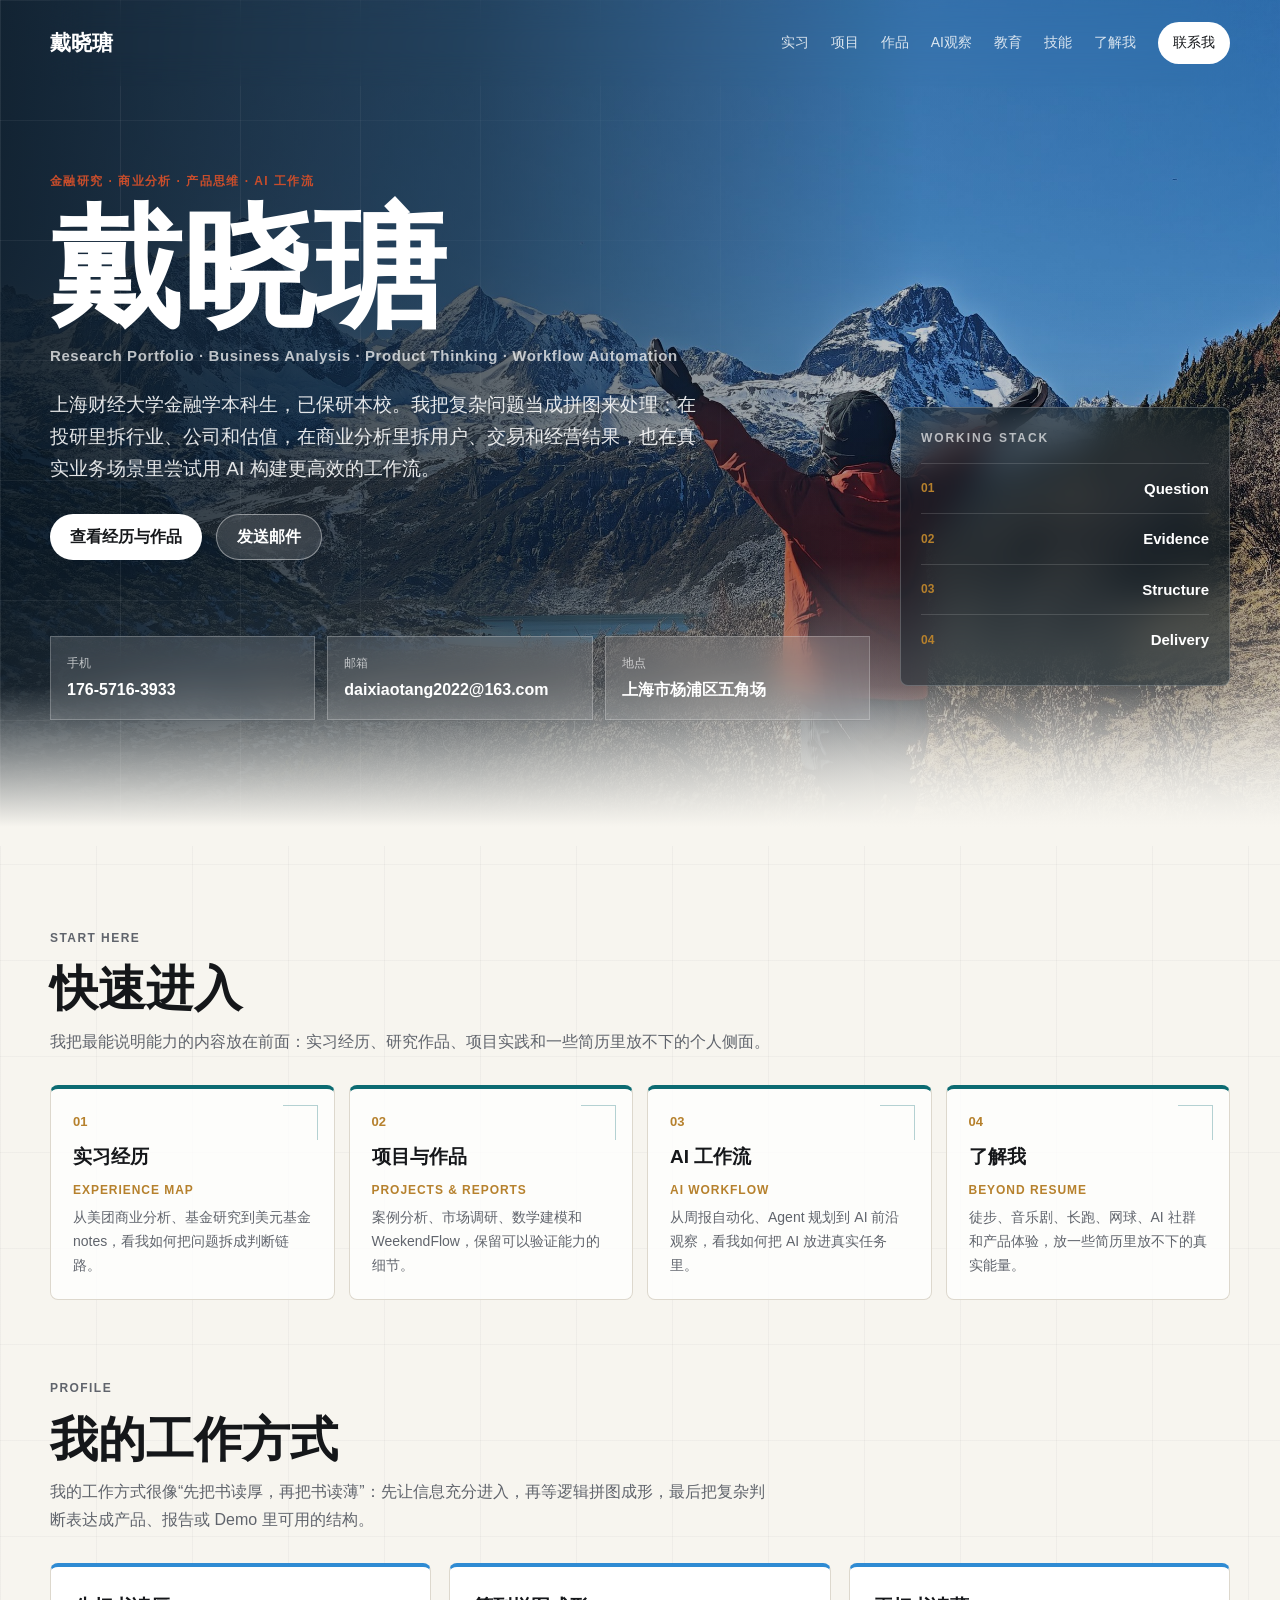
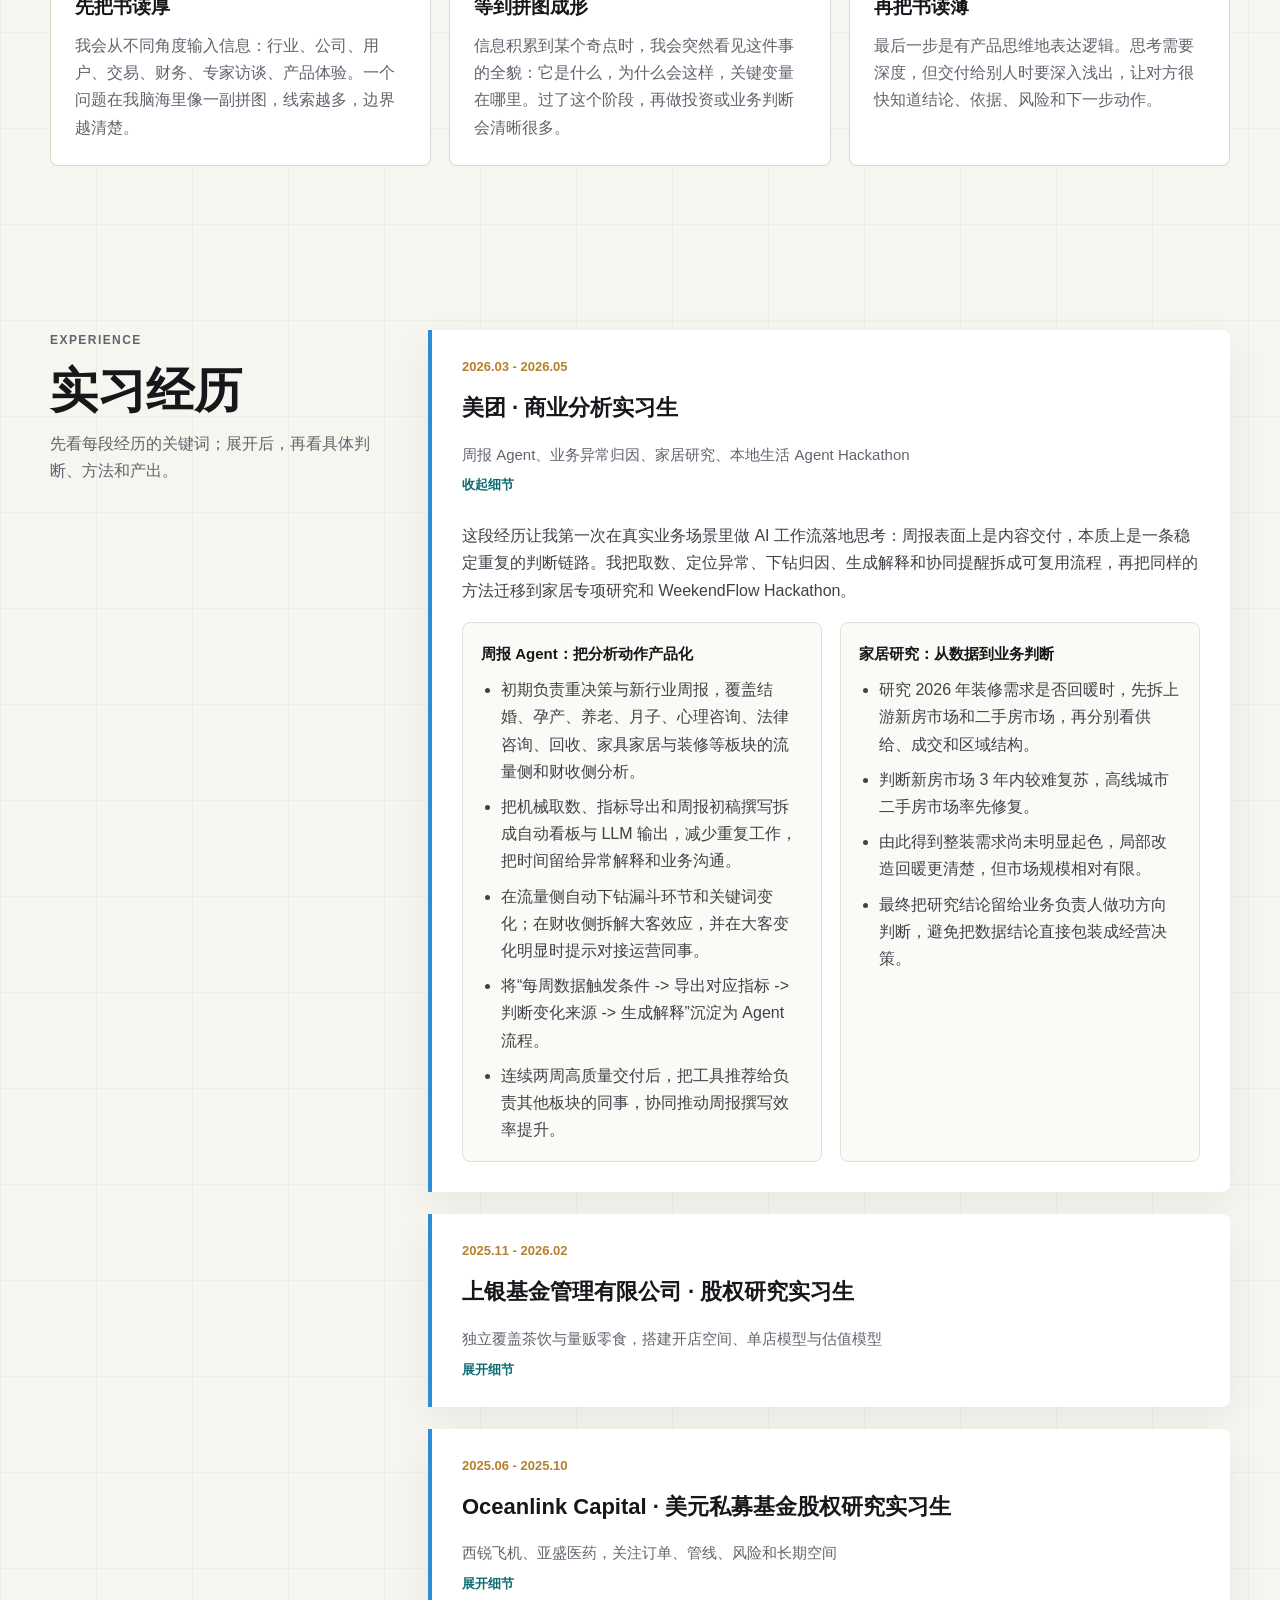
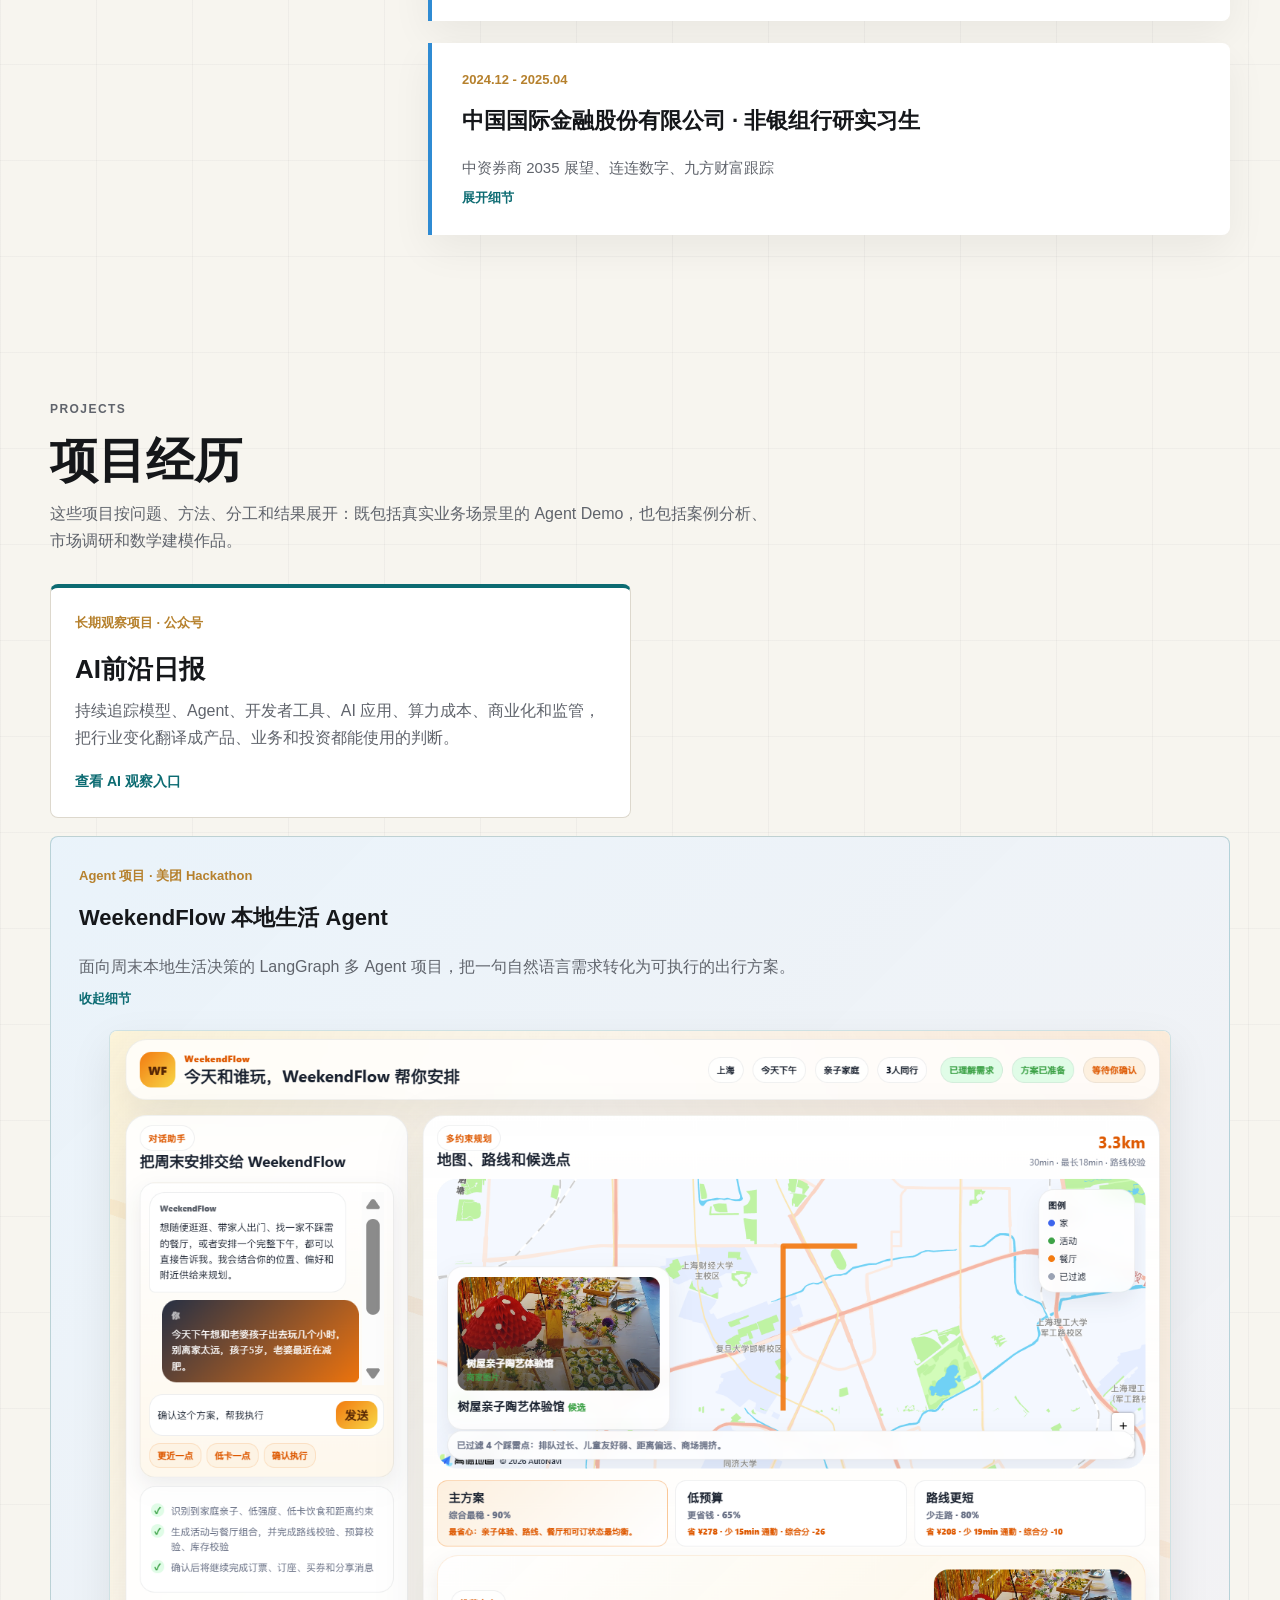
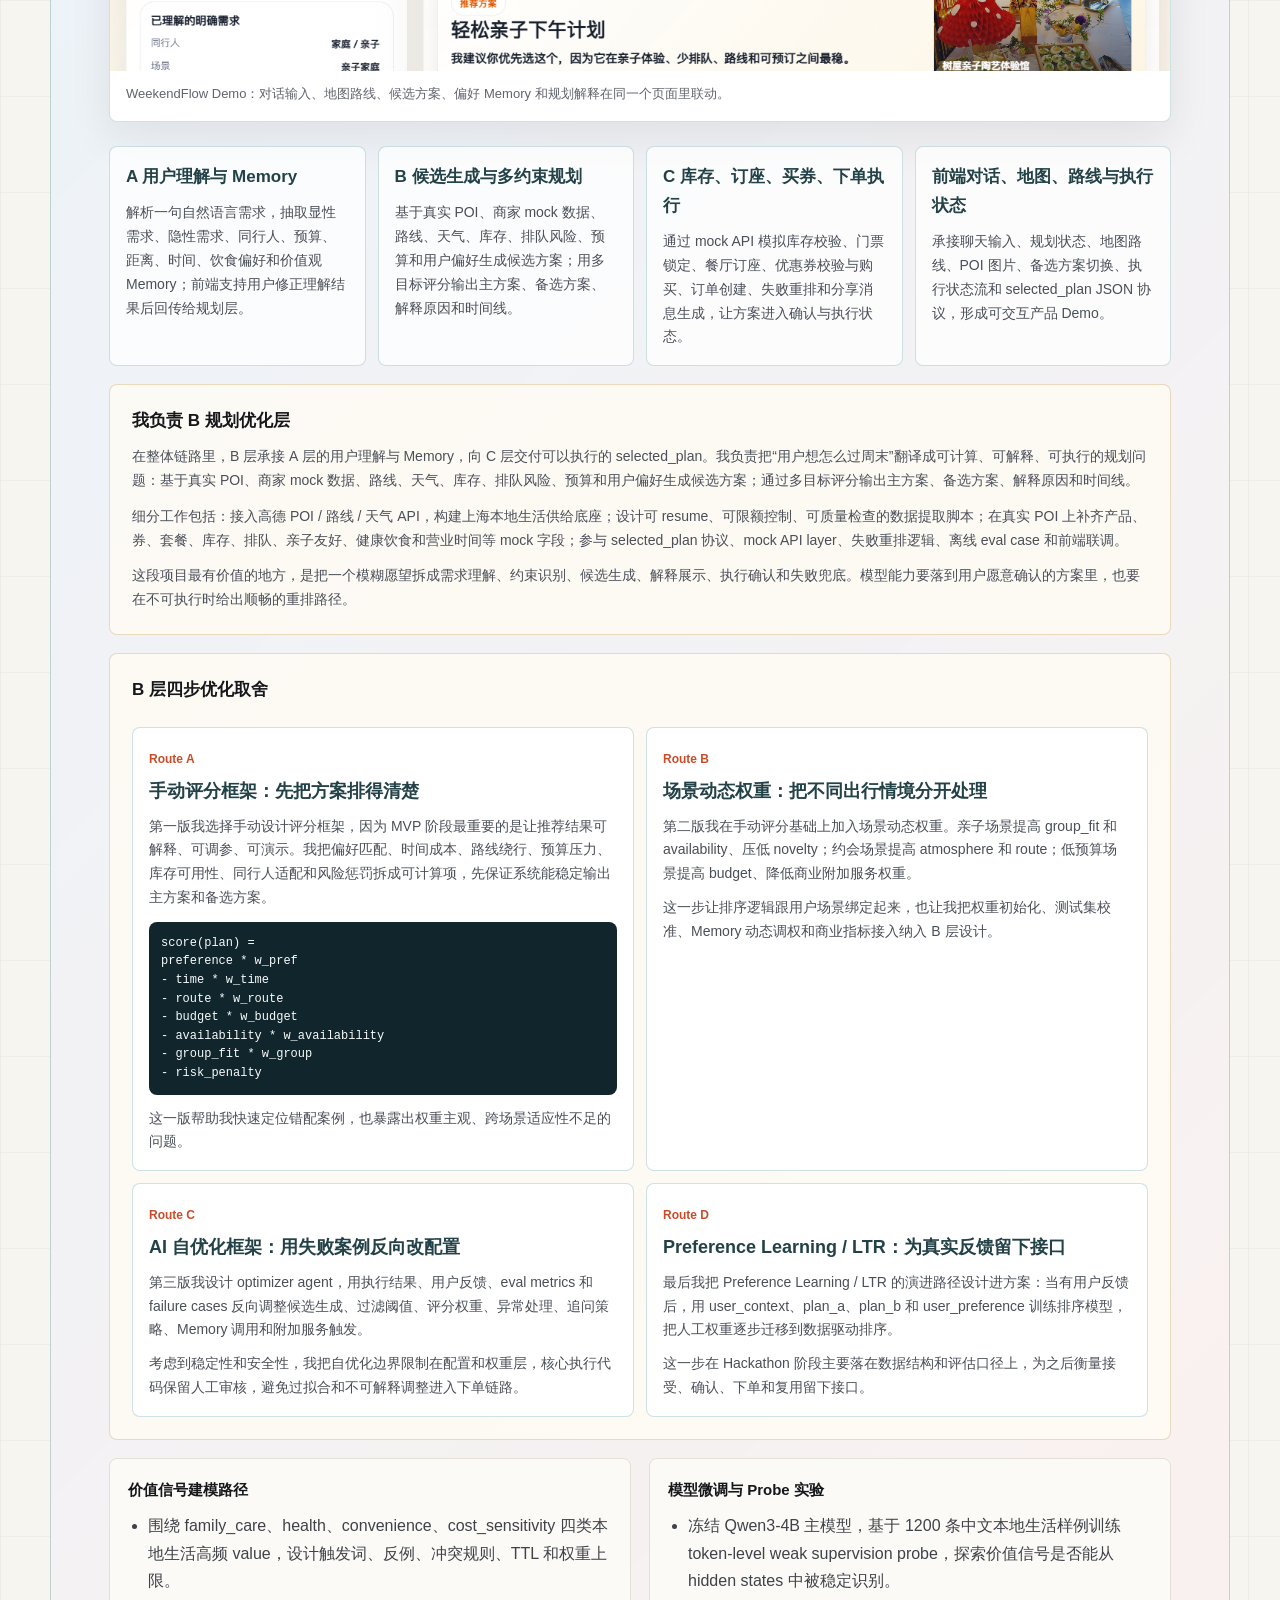
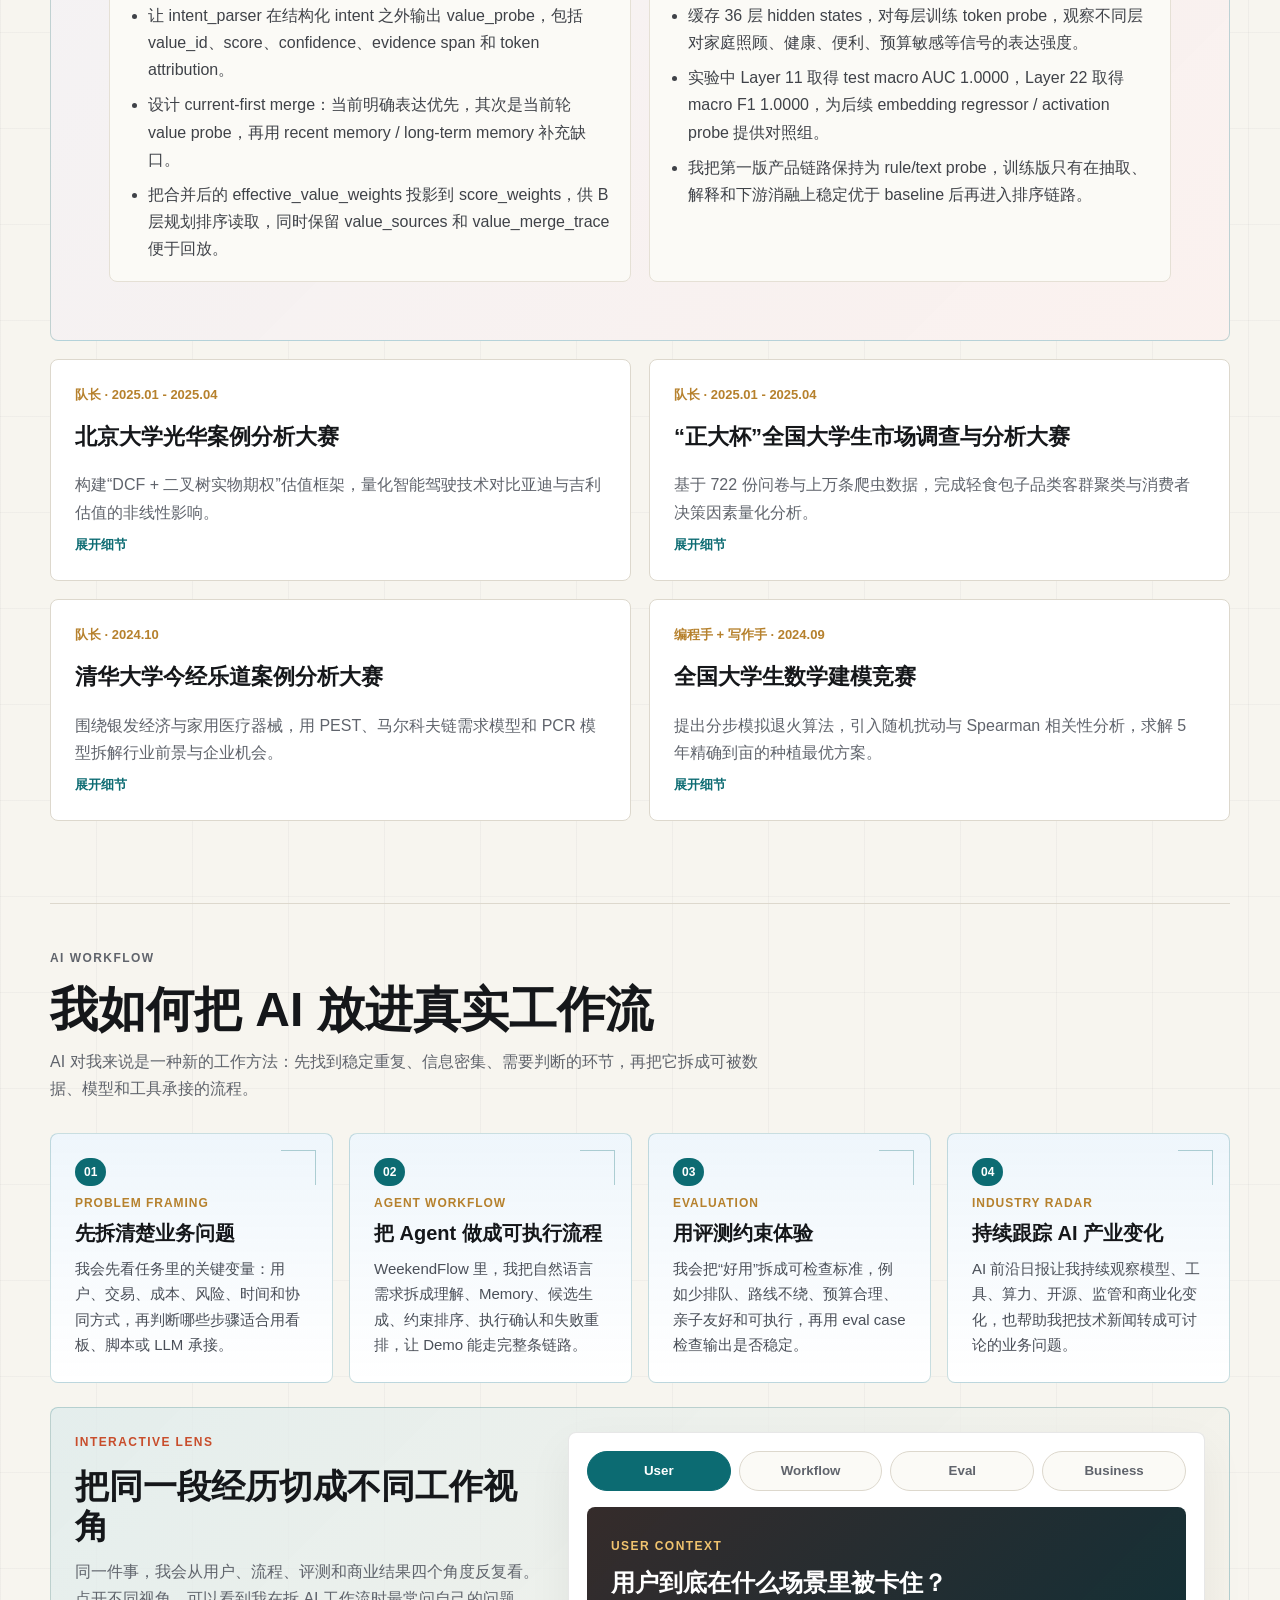
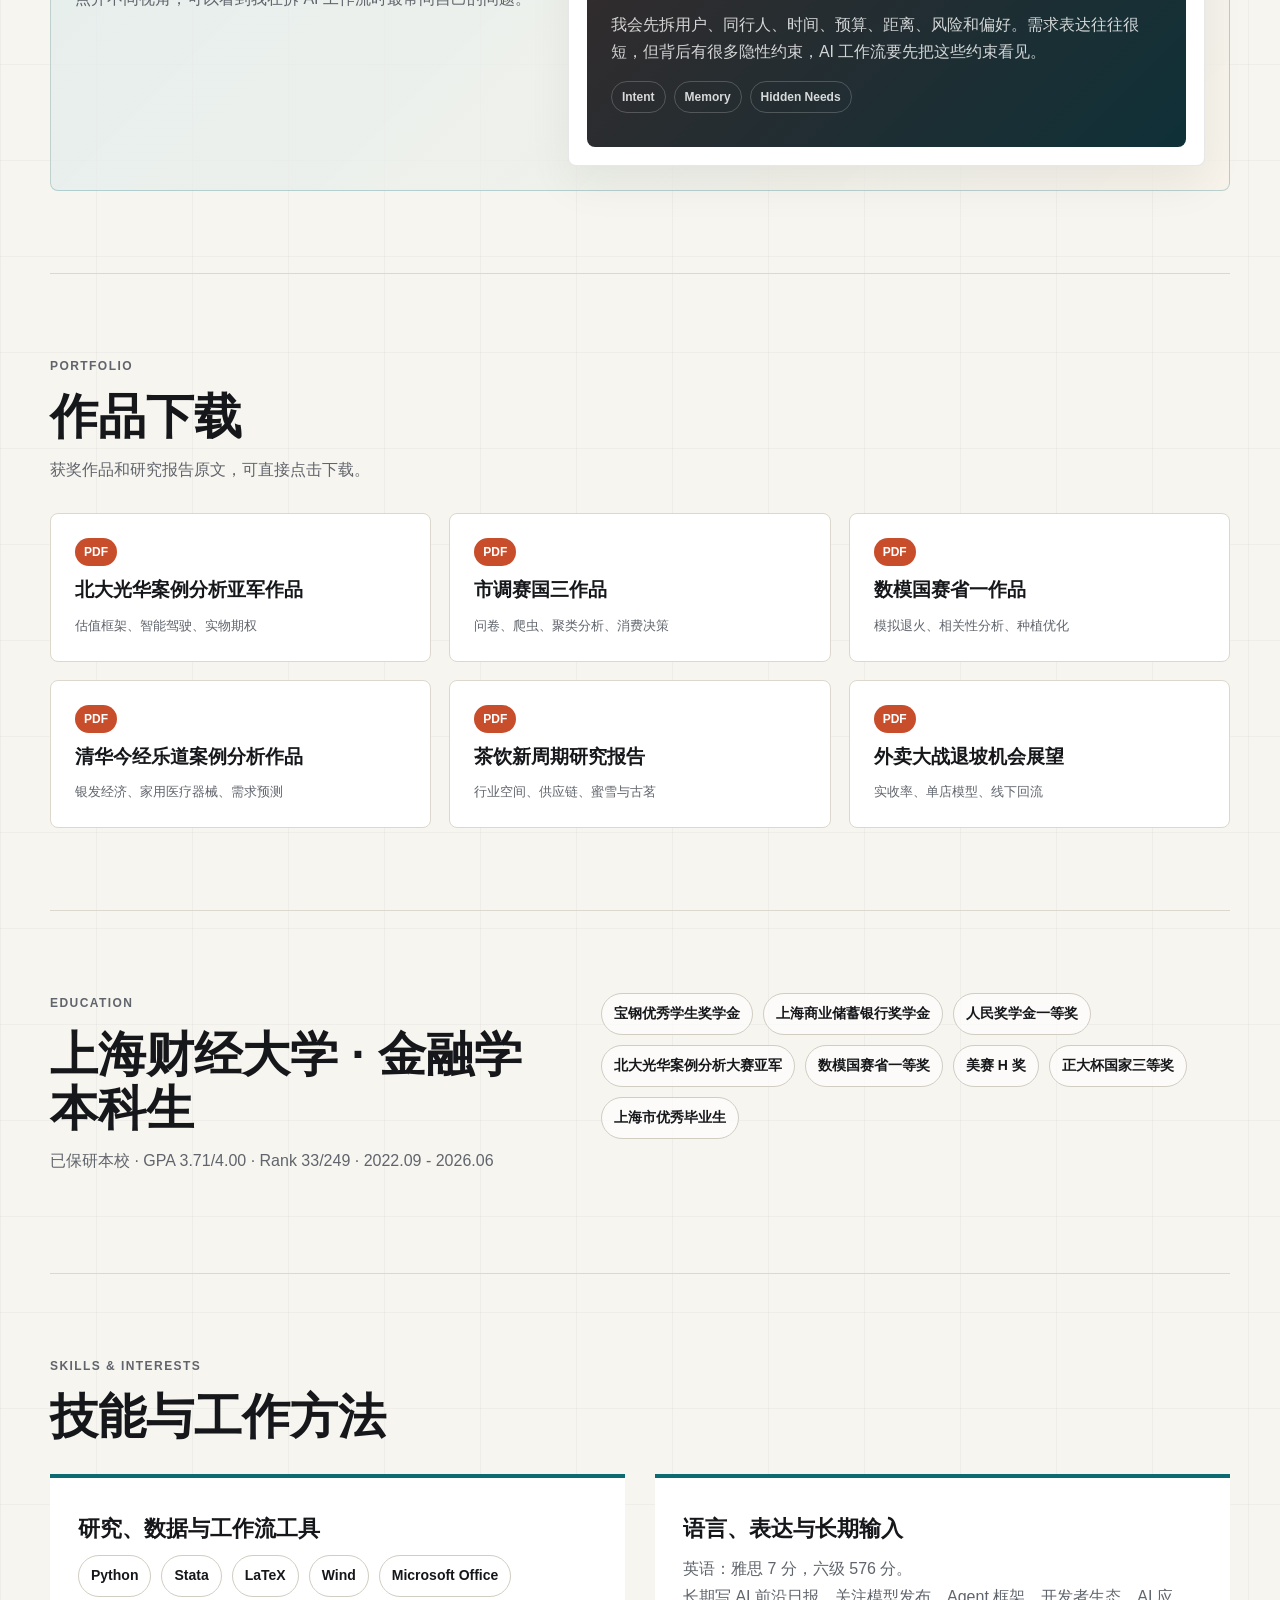
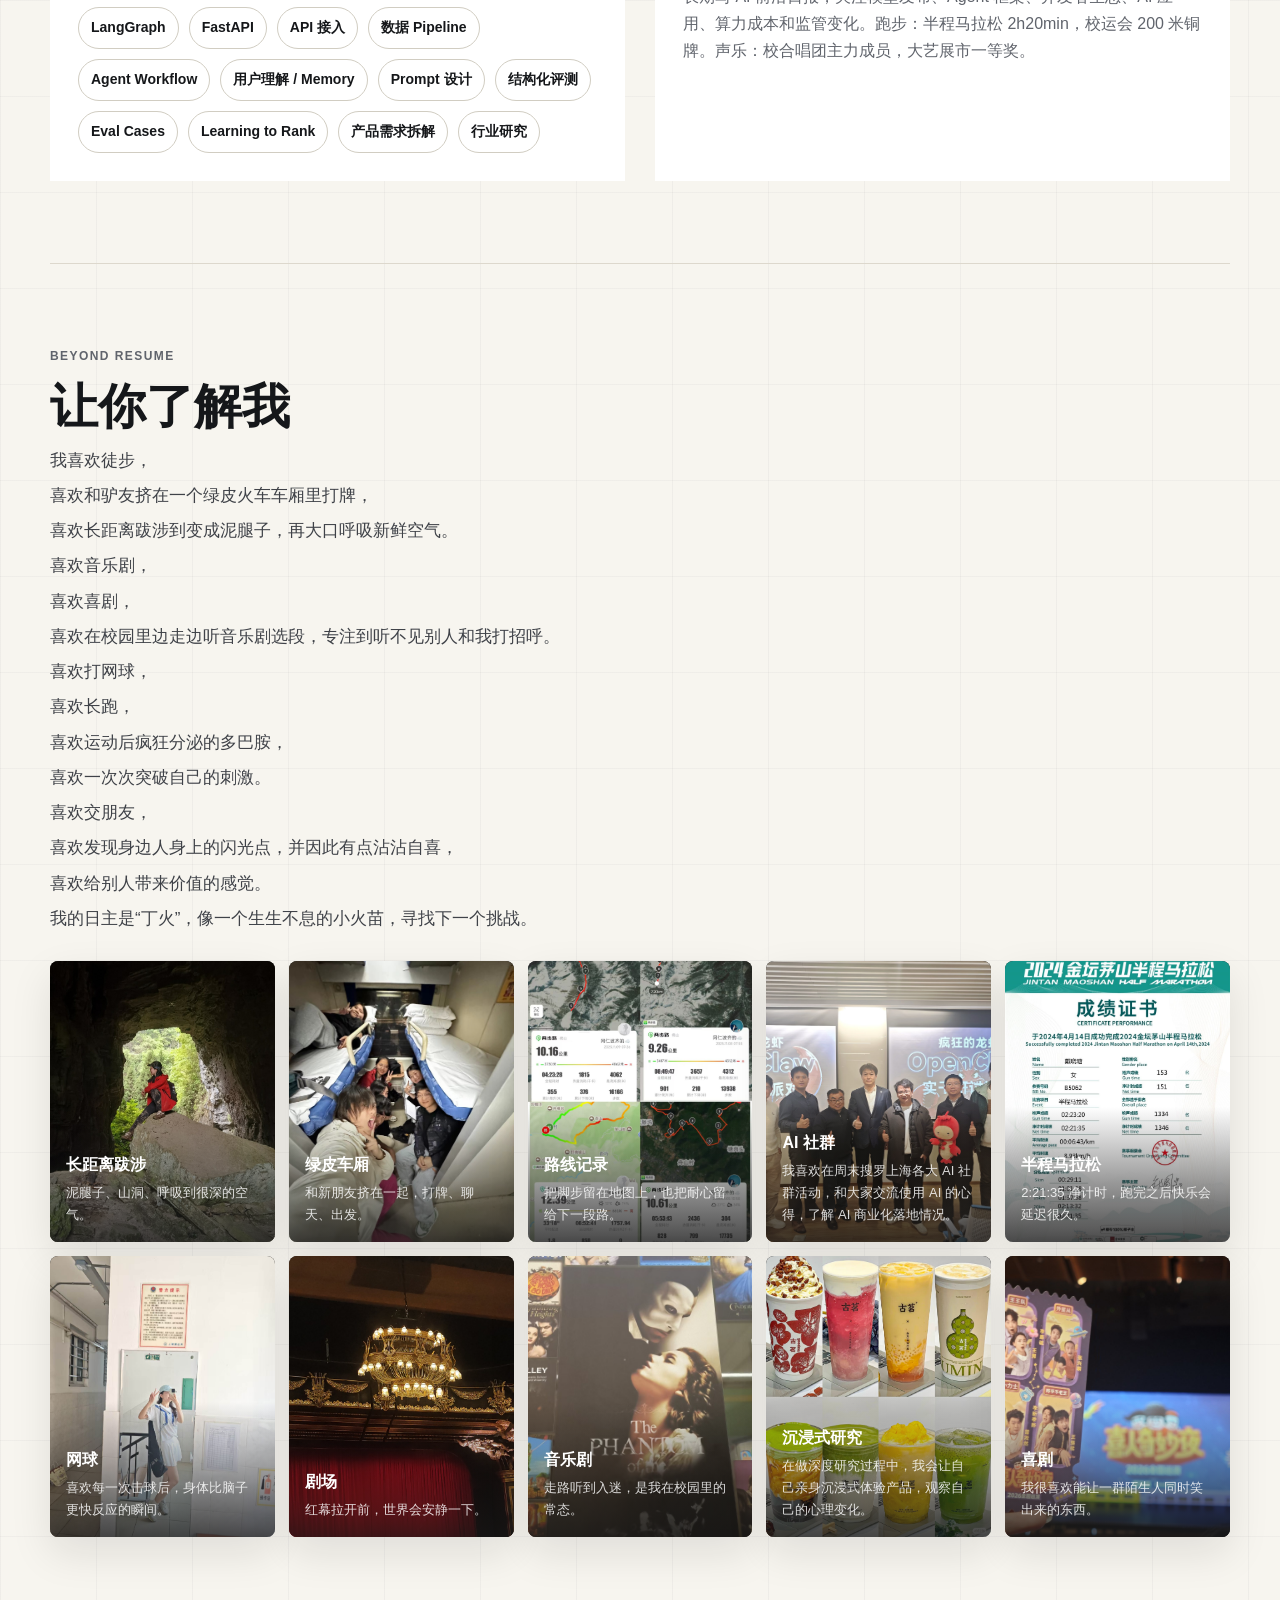
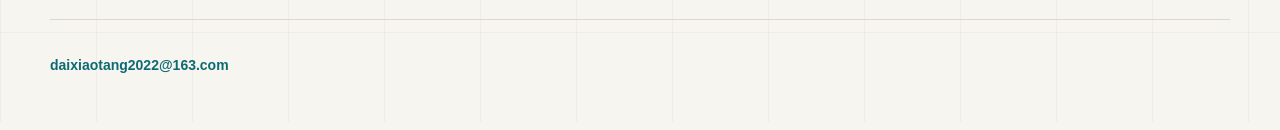
==== commit b97fb9e6: "Balance portfolio positioning" ====
--- a/index.html
+++ b/index.html
@@ -3,21 +3,21 @@
   <head>
     <meta charset="utf-8" />
     <meta name="viewport" content="width=device-width, initial-scale=1" />
-    <title>戴晓瑭 | AI 产品作品集</title>
+    <title>戴晓瑭 | 个人作品集</title>
     <meta
       name="description"
-      content="戴晓瑭的个人网站，收录 AI 产品实践、Agent 项目、商业分析、研究报告、AI 前沿日报和生活片段。"
+      content="戴晓瑭的个人网站，收录实习经历、研究报告、项目作品、AI 工作流实践、AI 前沿日报和生活片段。"
     />
     <link rel="canonical" href="https://asteroid319.github.io/dai-xiaotang-portfolio/" />
     <meta property="og:type" content="website" />
-    <meta property="og:title" content="戴晓瑭 | AI 产品作品集" />
+    <meta property="og:title" content="戴晓瑭 | 个人作品集" />
     <meta
       property="og:description"
-      content="AI 产品实践、Agent 项目、商业分析、研究报告、AI 前沿日报和生活片段。"
+      content="实习经历、研究报告、项目作品、AI 工作流实践、AI 前沿日报和生活片段。"
     />
     <meta property="og:image" content="assets/hero-mountain-web.jpg" />
     <link rel="preload" as="image" href="assets/hero-mountain-web.jpg" />
-    <link rel="stylesheet" href="styles.css?v=20260530h" />
+    <link rel="stylesheet" href="styles.css?v=20260530i" />
   </head>
   <body>
     <div class="scroll-progress" aria-hidden="true"></div>
@@ -42,34 +42,34 @@
 
       <section class="hero" aria-label="个人介绍">
         <div class="hero-copy">
-          <p class="eyebrow">AI 产品观察 · Agent 实践 · 商业分析</p>
+          <p class="eyebrow">金融研究 · 商业分析 · 产品思维 · AI 工作流</p>
           <h1>戴晓瑭</h1>
-          <p class="hero-role">AI Product Portfolio · Workflow Automation · Agent Planning · Product Research</p>
+          <p class="hero-role">Research Portfolio · Business Analysis · Product Thinking · Workflow Automation</p>
           <p class="hero-subtitle">
-            上海财经大学金融学本科生，已保研本校。我的主线逐渐收束到 AI 产品：在业务场景里识别可被模型和工具链放大的工作流，在 WeekendFlow 中做 Agent 规划优化，也用 AI 前沿日报持续跟踪模型、Agent、工具层、评测与商业化。
+            上海财经大学金融学本科生，已保研本校。我把复杂问题当成拼图来处理：在投研里拆行业、公司和估值，在商业分析里拆用户、交易和经营结果，也在真实业务场景里尝试用 AI 构建更高效的工作流。
           </p>
           <div class="hero-actions">
-            <a class="primary-action" href="#ai-product">查看 AI 产品主线</a>
+            <a class="primary-action" href="#experience">查看经历与作品</a>
             <a class="secondary-action" href="mailto:daixiaotang2022@163.com">发送邮件</a>
           </div>
         </div>
-        <aside class="hero-system-card" aria-label="AI 产品工作台摘要">
-          <p>Product Stack</p>
+        <aside class="hero-system-card" aria-label="工作方式摘要">
+          <p>Working Stack</p>
           <div>
             <span>01</span>
-            <strong>User Context</strong>
+            <strong>Question</strong>
           </div>
           <div>
             <span>02</span>
-            <strong>Agent Workflow</strong>
+            <strong>Evidence</strong>
           </div>
           <div>
             <span>03</span>
-            <strong>Eval & Guardrails</strong>
+            <strong>Structure</strong>
           </div>
           <div>
             <span>04</span>
-            <strong>Business Signal</strong>
+            <strong>Delivery</strong>
           </div>
         </aside>
         <dl class="contact-strip" aria-label="联系方式">
@@ -94,92 +94,33 @@
         <div class="section-heading">
           <p class="eyebrow">Start Here</p>
           <h2 id="quick-entry-title">快速进入</h2>
-          <p>我把最能说明能力的内容放在前面：真实业务场景、Agent 产品实践、AI 行业观察和可下载研究作品。</p>
+          <p>我把最能说明能力的内容放在前面：实习经历、研究作品、项目实践和一些简历里放不下的个人侧面。</p>
         </div>
         <div class="quick-entry-grid">
+          <a href="#experience">
+            <span>01</span>
+            <strong>实习经历</strong>
+            <small>Experience Map</small>
+            <p>从美团商业分析、基金研究到美元基金 notes，看我如何把问题拆成判断链路。</p>
+          </a>
+          <a href="#projects">
+            <span>02</span>
+            <strong>项目与作品</strong>
+            <small>Projects & Reports</small>
+            <p>案例分析、市场调研、数学建模和 WeekendFlow，保留可以验证能力的细节。</p>
+          </a>
           <a href="#ai-product">
-            <span>01</span>
-            <strong>AI 产品能力地图</strong>
-            <small>Product Fit Map</small>
-            <p>把用户场景、Agent 工作流、数据评测和商业化判断放在同一张图里看。</p>
-          </a>
-          <a href="#experience">
-            <span>02</span>
-            <strong>美团业务场景</strong>
-            <small>Business Workflow</small>
-            <p>从周报自动化到家居研究，展示我如何识别可被 AI 放大的业务判断链路。</p>
-          </a>
-          <a href="#projects">
             <span>03</span>
-            <strong>WeekendFlow Agent</strong>
-            <small>Agent Prototype</small>
-            <p>用户理解、Memory、多约束规划、selected_plan 和执行闭环都落到 Demo 里。</p>
-          </a>
-          <a href="ai-daily/">
+            <strong>AI 工作流</strong>
+            <small>AI Workflow</small>
+            <p>从周报自动化、Agent 规划到 AI 前沿观察，看我如何把 AI 放进真实任务里。</p>
+          </a>
+          <a href="#life">
             <span>04</span>
-            <strong>AI 前沿日报</strong>
-            <small>AI Product Radar</small>
-            <p>持续跟踪模型、Agent、开发者生态、商业化和监管，把外部变化转成产品判断。</p>
-          </a>
-        </div>
-      </section>
-
-      <section class="section ai-product-section" id="ai-product" aria-labelledby="ai-product-title">
-        <div class="section-heading">
-          <p class="eyebrow">AI Product Practice</p>
-          <h2 id="ai-product-title">我如何看 AI 产品</h2>
-          <p>我更关心模型能力如何回到具体场景里：谁在什么任务里被卡住，AI 能接管哪一步，失败时如何兜底，数据和评测怎样证明产品真的变好。</p>
-        </div>
-        <div class="ai-product-grid">
-          <article>
-            <span>01</span>
-            <small>Problem Framing</small>
-            <h3>从真实业务问题出发</h3>
-            <p>在美团周报工作中，我先拆清楚流量、财收、漏斗、关键词和大客效应，再判断哪些步骤适合由看板与 LLM 承接。</p>
-          </article>
-          <article>
-            <span>02</span>
-            <small>Agent Workflow</small>
-            <h3>把 Agent 做成工作流</h3>
-            <p>WeekendFlow 里，我关注用户理解、Memory、候选生成、多约束排序、selected_plan 和执行状态，让 Agent 能从对话走到行动。</p>
-          </article>
-          <article>
-            <span>03</span>
-            <small>Evaluation & Guardrails</small>
-            <h3>用评测约束体验</h3>
-            <p>我会把“亲子、低卡、少排队、路线不绕、可执行”这类软需求变成结构化字段、评分权重、eval case 和失败重排逻辑。</p>
-          </article>
-          <article>
-            <span>04</span>
-            <small>Market Intelligence</small>
-            <h3>持续跟踪 AI 产业变化</h3>
-            <p>AI 前沿日报让我保持外部雷达：模型发布、Agent 框架、开源工具、算力成本、产品形态和监管信号都会进入我的产品判断。</p>
-          </article>
-        </div>
-        <div class="lens-lab" aria-labelledby="lens-lab-title">
-          <div class="lens-lab-copy">
-            <p class="eyebrow">Interactive Lens</p>
-            <h3 id="lens-lab-title">把同一段经历切成不同产品视角</h3>
-            <p>同一件事，我会从用户、工作流、评测和商业化四个角度反复看。点开不同视角，可以看到我做 AI 项目时最常问自己的问题。</p>
-          </div>
-          <div class="lens-lab-panel">
-            <div class="lens-tabs" role="tablist" aria-label="AI 产品视角">
-              <button class="lens-tab is-active" type="button" data-lens="user">User</button>
-              <button class="lens-tab" type="button" data-lens="workflow">Workflow</button>
-              <button class="lens-tab" type="button" data-lens="eval">Eval</button>
-              <button class="lens-tab" type="button" data-lens="business">Business</button>
-            </div>
-            <article class="lens-output" aria-live="polite">
-              <span data-lens-kicker>User Context</span>
-              <h4 data-lens-title>用户到底在什么场景里被卡住？</h4>
-              <p data-lens-body>我会先拆用户、同行人、时间、预算、距离、风险和偏好。需求表达往往很短，但背后有很多隐性约束，AI 产品要先把这些约束看见。</p>
-              <ul data-lens-tags>
-                <li>Intent</li>
-                <li>Memory</li>
-                <li>Hidden Needs</li>
-              </ul>
-            </article>
-          </div>
+            <strong>了解我</strong>
+            <small>Beyond Resume</small>
+            <p>徒步、音乐剧、长跑、网球、AI 社群和产品体验，放一些简历里放不下的真实能量。</p>
+          </a>
         </div>
       </section>
 
@@ -220,7 +161,7 @@
             </summary>
                 <div class="story-body">
                   <p>
-                    这段经历让我第一次在真实业务场景里做 AI 产品化思考：周报表面上是内容交付，本质上是一条稳定重复的判断链路。我把取数、定位异常、下钻归因、生成解释和协同提醒拆成可复用流程，再把同样的方法迁移到家居专项研究和 WeekendFlow Hackathon。
+                    这段经历让我第一次在真实业务场景里做 AI 工作流落地思考：周报表面上是内容交付，本质上是一条稳定重复的判断链路。我把取数、定位异常、下钻归因、生成解释和协同提醒拆成可复用流程，再把同样的方法迁移到家居专项研究和 WeekendFlow Hackathon。
                   </p>
                   <div class="detail-grid">
                     <div>
@@ -354,13 +295,13 @@
         <div class="section-heading">
           <p class="eyebrow">Projects</p>
           <h2 id="projects-title">项目经历</h2>
-          <p>AI 产品项目放在最前：先看 WeekendFlow 的 Agent 链路和 AI 前沿日报的长期观察，再看获奖作品里的研究与建模能力。</p>
+          <p>这些项目按问题、方法、分工和结果展开：既包括真实业务场景里的 Agent Demo，也包括案例分析、市场调研和数学建模作品。</p>
         </div>
         <div class="project-grid">
           <a class="project-card project-link-card" href="ai-daily/">
-            <span>AI 产品观察项目 · 公众号</span>
+            <span>长期观察项目 · 公众号</span>
             <h3>AI前沿日报</h3>
-            <p>持续追踪模型、Agent、开发者工具、AI 应用、算力成本、商业化和监管，把行业变化翻译成产品判断。</p>
+            <p>持续追踪模型、Agent、开发者工具、AI 应用、算力成本、商业化和监管，把行业变化翻译成产品、业务和投资都能使用的判断。</p>
             <strong>查看 AI 观察入口</strong>
           </a>
           <details class="project-card feature-project" open>
@@ -594,6 +535,65 @@
         </div>
       </section>
 
+      <section class="section ai-product-section" id="ai-product" aria-labelledby="ai-product-title">
+        <div class="section-heading">
+          <p class="eyebrow">AI Workflow</p>
+          <h2 id="ai-product-title">我如何把 AI 放进真实工作流</h2>
+          <p>AI 对我来说是一种新的工作方法：先找到稳定重复、信息密集、需要判断的环节，再把它拆成可被数据、模型和工具承接的流程。</p>
+        </div>
+        <div class="ai-product-grid">
+          <article>
+            <span>01</span>
+            <small>Problem Framing</small>
+            <h3>先拆清楚业务问题</h3>
+            <p>我会先看任务里的关键变量：用户、交易、成本、风险、时间和协同方式，再判断哪些步骤适合用看板、脚本或 LLM 承接。</p>
+          </article>
+          <article>
+            <span>02</span>
+            <small>Agent Workflow</small>
+            <h3>把 Agent 做成可执行流程</h3>
+            <p>WeekendFlow 里，我把自然语言需求拆成理解、Memory、候选生成、约束排序、执行确认和失败重排，让 Demo 能走完整条链路。</p>
+          </article>
+          <article>
+            <span>03</span>
+            <small>Evaluation</small>
+            <h3>用评测约束体验</h3>
+            <p>我会把“好用”拆成可检查标准，例如少排队、路线不绕、预算合理、亲子友好和可执行，再用 eval case 检查输出是否稳定。</p>
+          </article>
+          <article>
+            <span>04</span>
+            <small>Industry Radar</small>
+            <h3>持续跟踪 AI 产业变化</h3>
+            <p>AI 前沿日报让我持续观察模型、工具、算力、开源、监管和商业化变化，也帮助我把技术新闻转成可讨论的业务问题。</p>
+          </article>
+        </div>
+        <div class="lens-lab" aria-label="AI 工作流视角切换">
+          <div class="lens-lab-copy">
+            <p class="eyebrow">Interactive Lens</p>
+            <h3>把同一段经历切成不同工作视角</h3>
+            <p>同一件事，我会从用户、流程、评测和商业结果四个角度反复看。点开不同视角，可以看到我在拆 AI 工作流时最常问自己的问题。</p>
+          </div>
+          <div class="lens-lab-panel">
+            <div class="lens-tabs" role="tablist" aria-label="AI 工作流视角">
+              <button class="lens-tab is-active" type="button" data-lens="user">User</button>
+              <button class="lens-tab" type="button" data-lens="workflow">Workflow</button>
+              <button class="lens-tab" type="button" data-lens="eval">Eval</button>
+              <button class="lens-tab" type="button" data-lens="business">Business</button>
+            </div>
+            <article class="lens-output" aria-live="polite">
+              <span data-lens-kicker>User Context</span>
+              <h4 data-lens-title>用户到底在什么场景里被卡住？</h4>
+              <p data-lens-body>我会先拆用户、同行人、时间、预算、距离、风险和偏好。需求表达往往很短，但背后有很多隐性约束，AI 工作流要先把这些约束看见。</p>
+              <ul data-lens-tags>
+                <li>Intent</li>
+                <li>Memory</li>
+                <li>Hidden Needs</li>
+              </ul>
+            </article>
+          </div>
+        </div>
+      </section>
+
       <section class="section downloads-section" id="downloads" aria-labelledby="downloads-title">
         <div class="section-heading">
           <p class="eyebrow">Portfolio</p>
@@ -655,11 +655,11 @@
       <section class="section skills-section" id="skills" aria-labelledby="skills-title">
         <div class="section-heading">
           <p class="eyebrow">Skills & Interests</p>
-          <h2 id="skills-title">AI 产品相关技能</h2>
+          <h2 id="skills-title">技能与工作方法</h2>
         </div>
         <div class="skills-layout">
           <div>
-            <h3>产品、数据与 Agent 工具</h3>
+            <h3>研究、数据与工作流工具</h3>
             <div class="tag-cloud">
               <span>Python</span>
               <span>Stata</span>
@@ -791,6 +791,6 @@
       <a href="mailto:daixiaotang2022@163.com">daixiaotang2022@163.com</a>
     </footer>
 
-    <script src="script.js?v=20260530h"></script>
+    <script src="script.js?v=20260530i"></script>
   </body>
 </html>
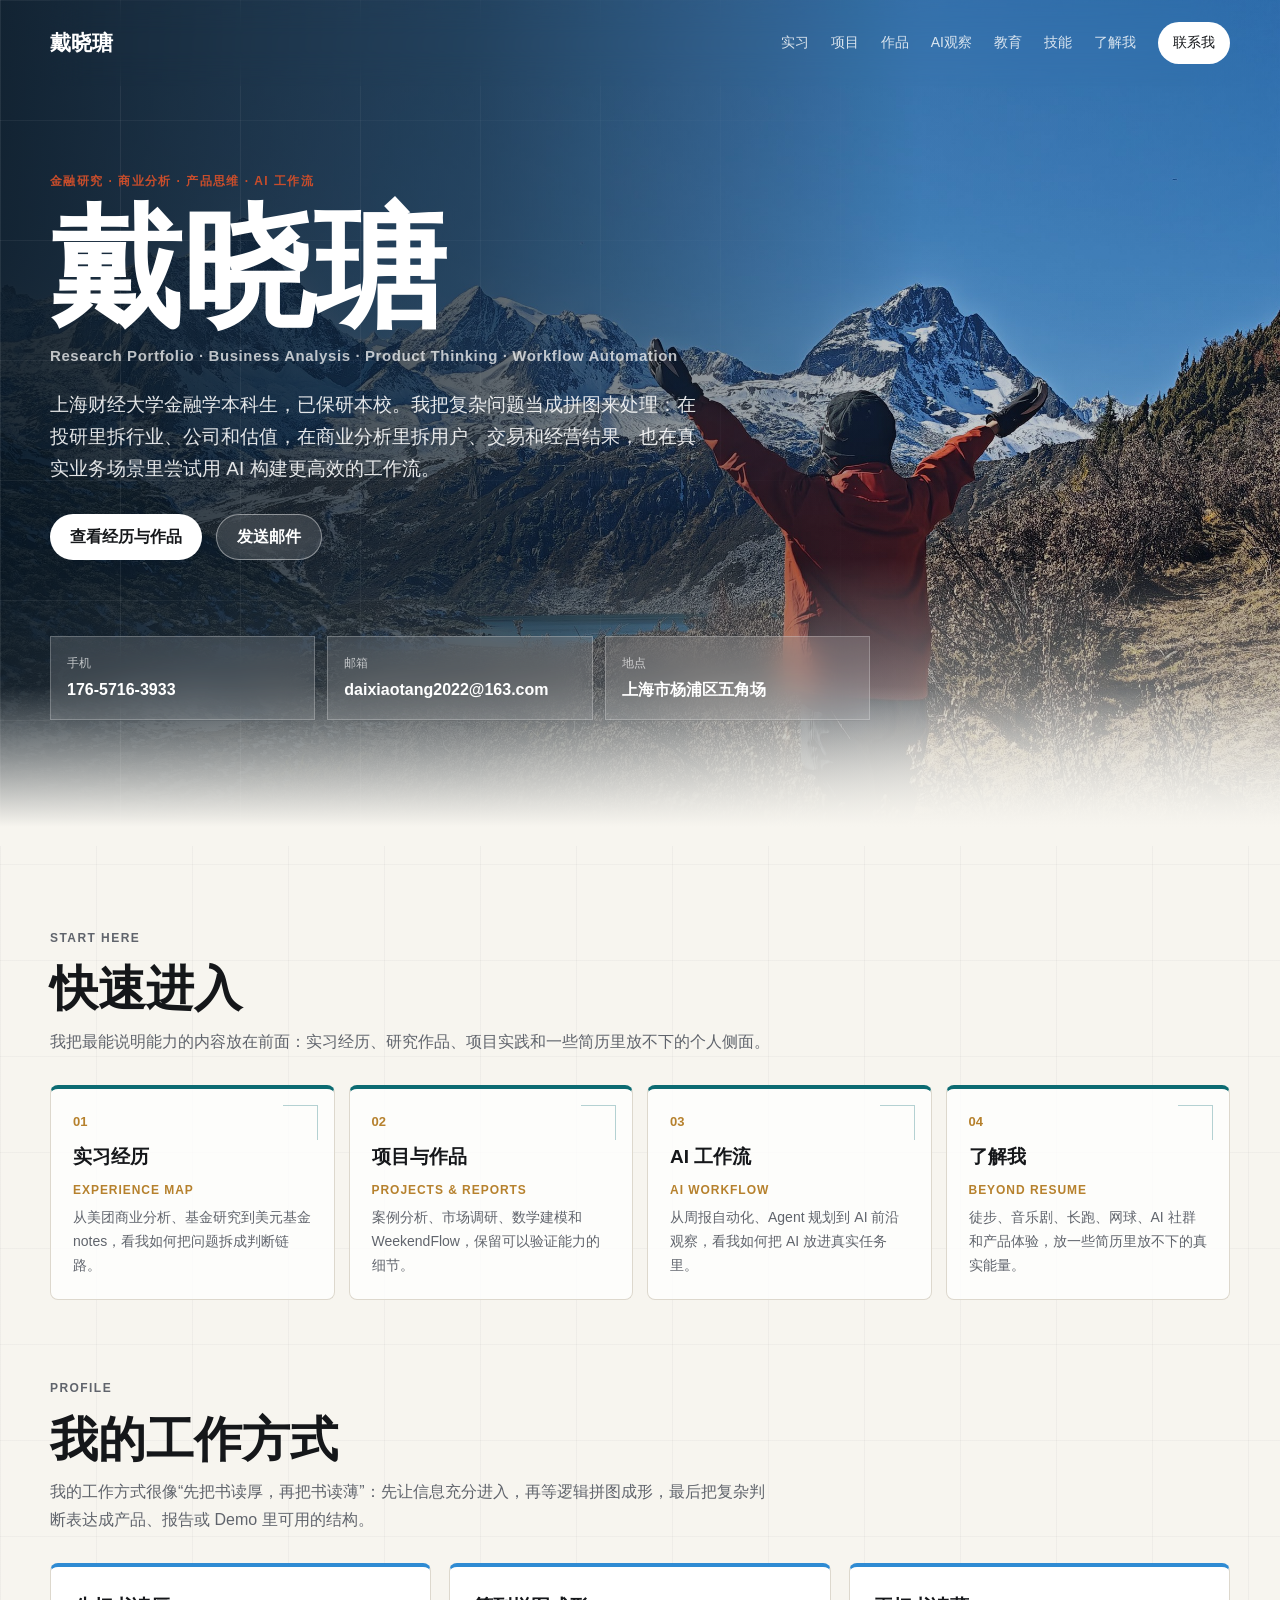
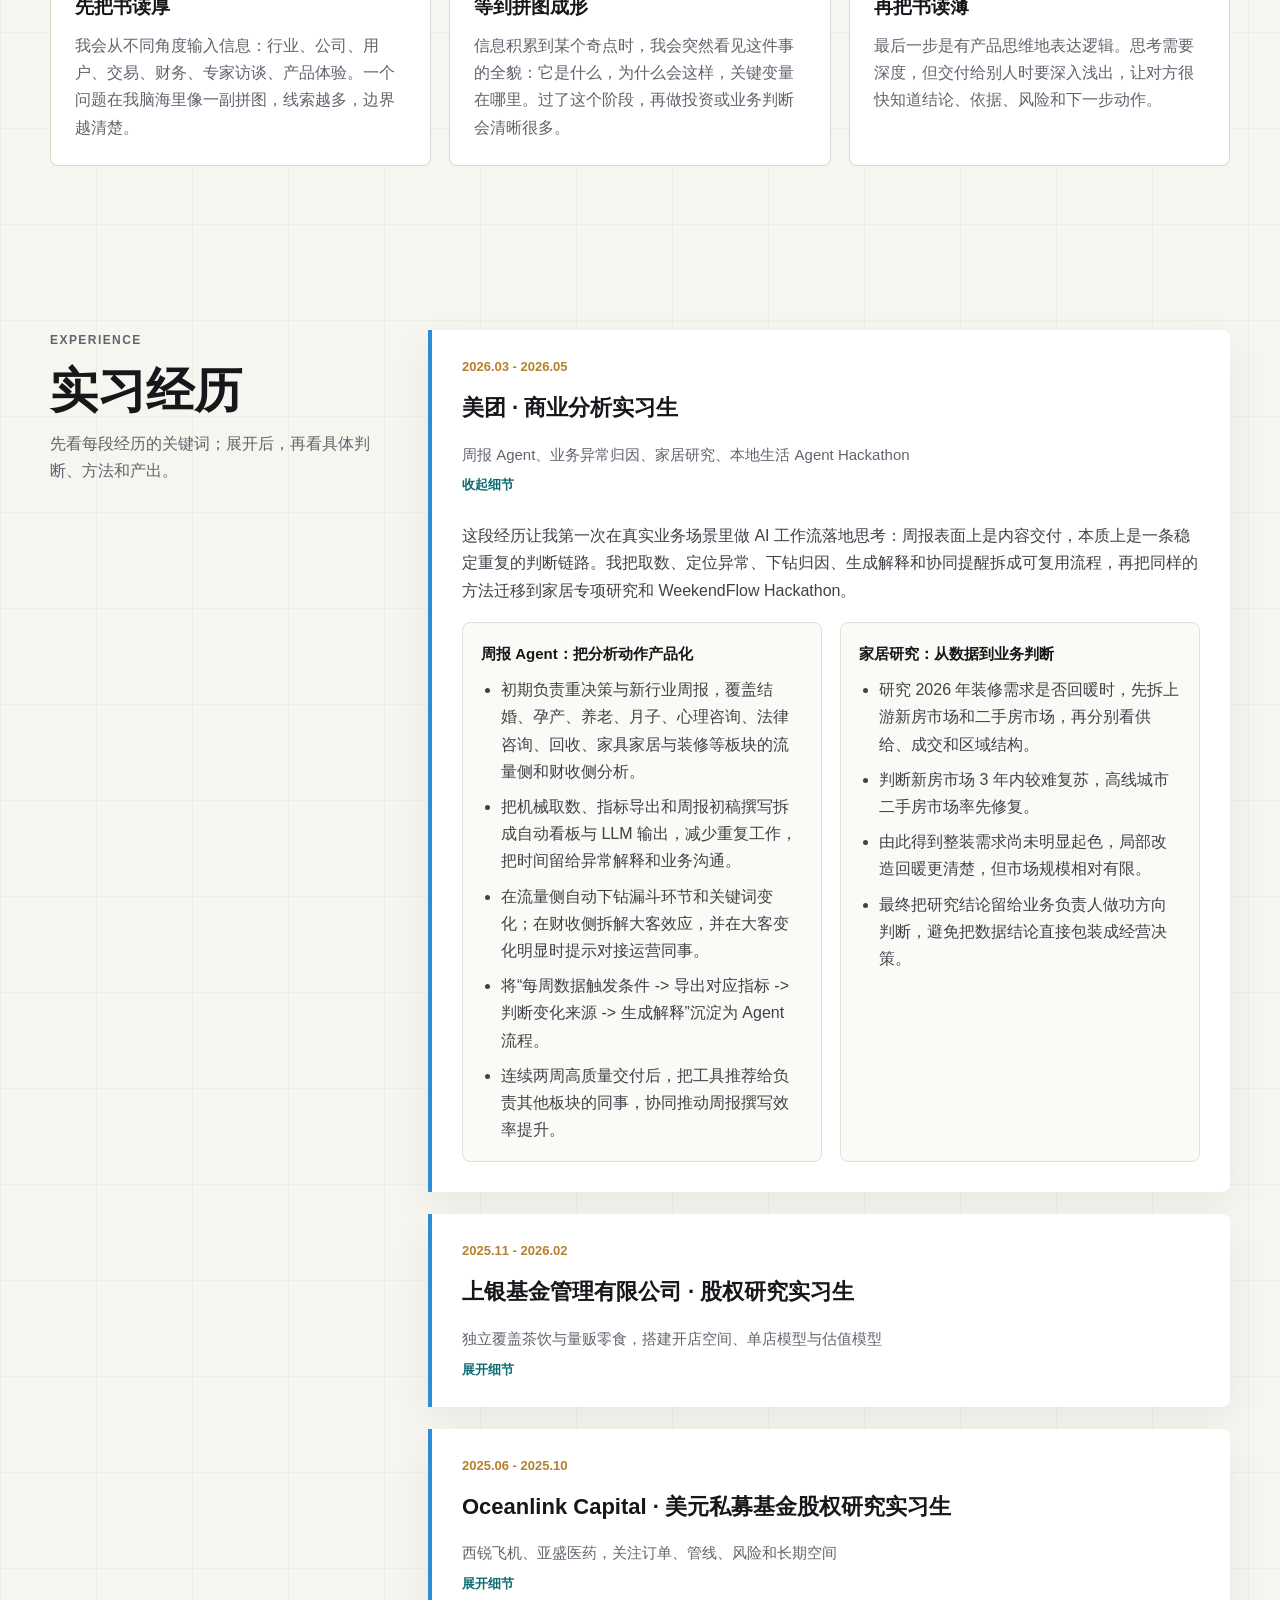
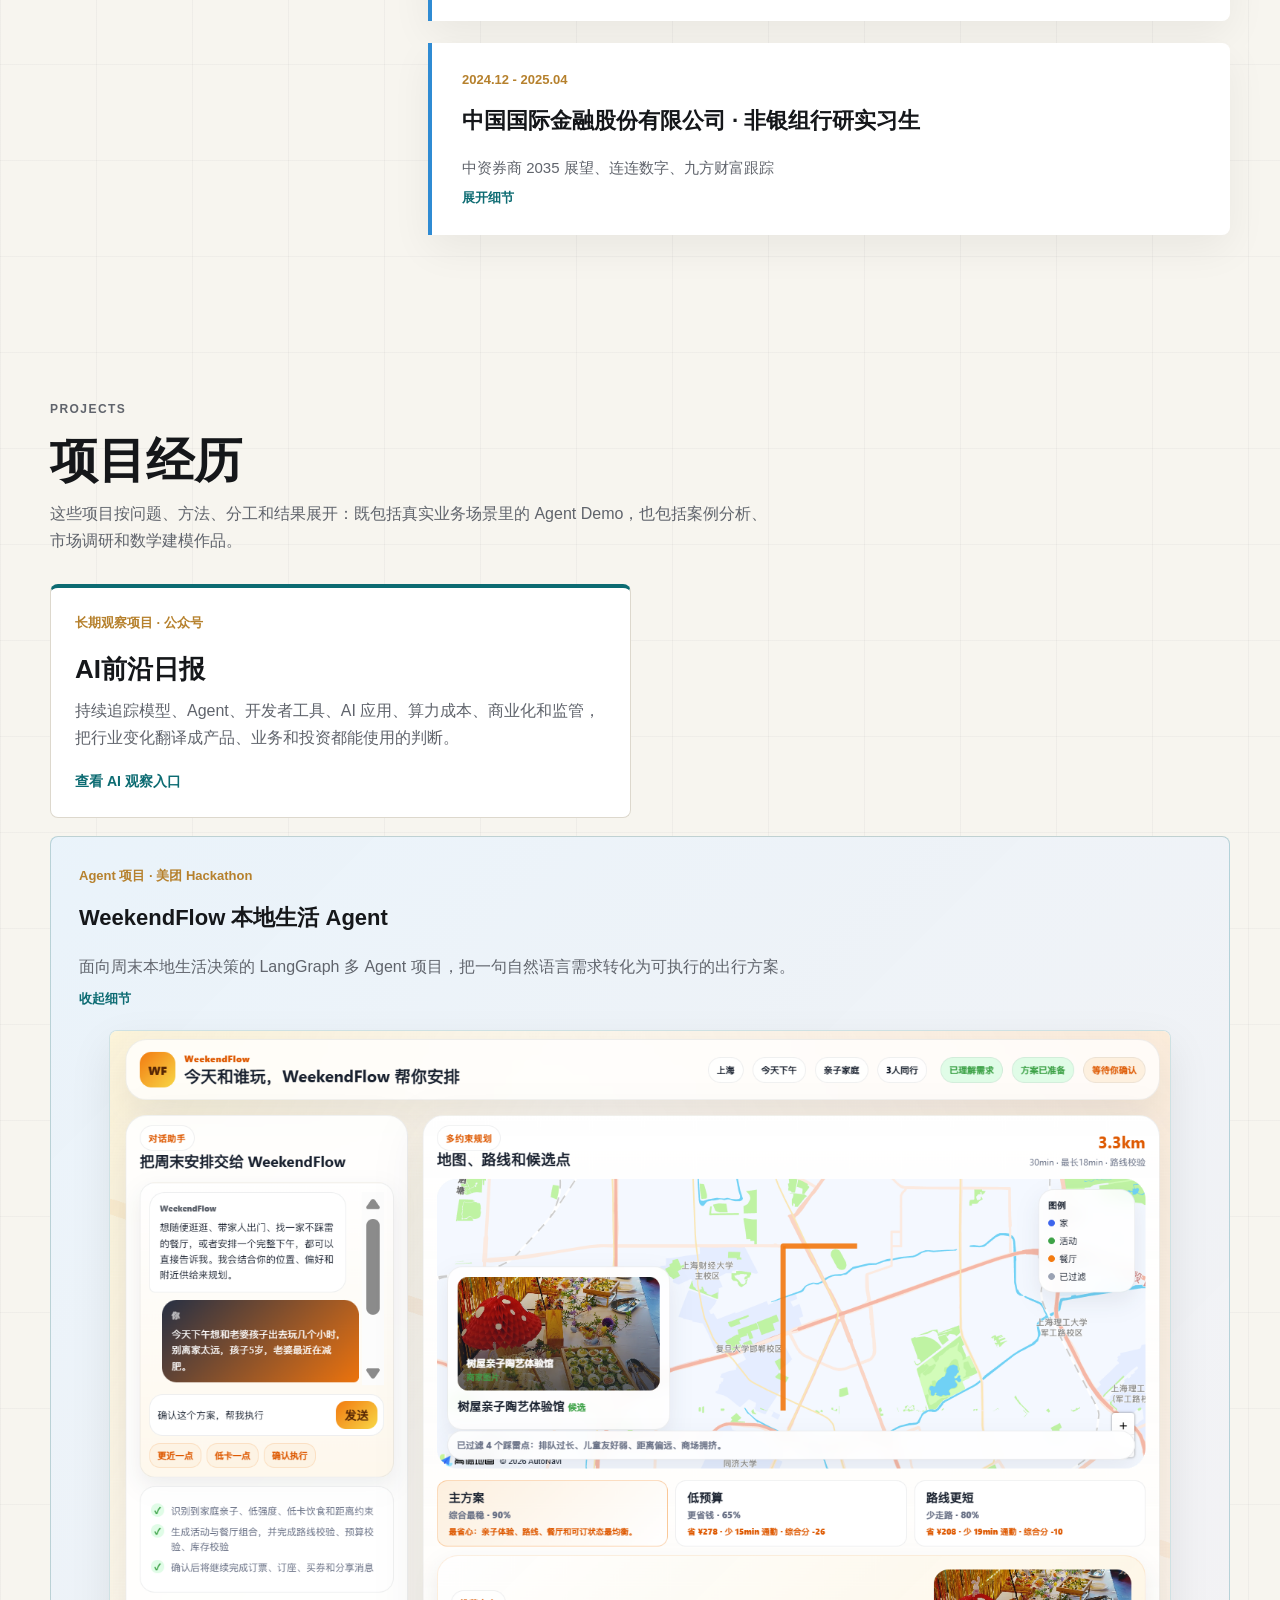
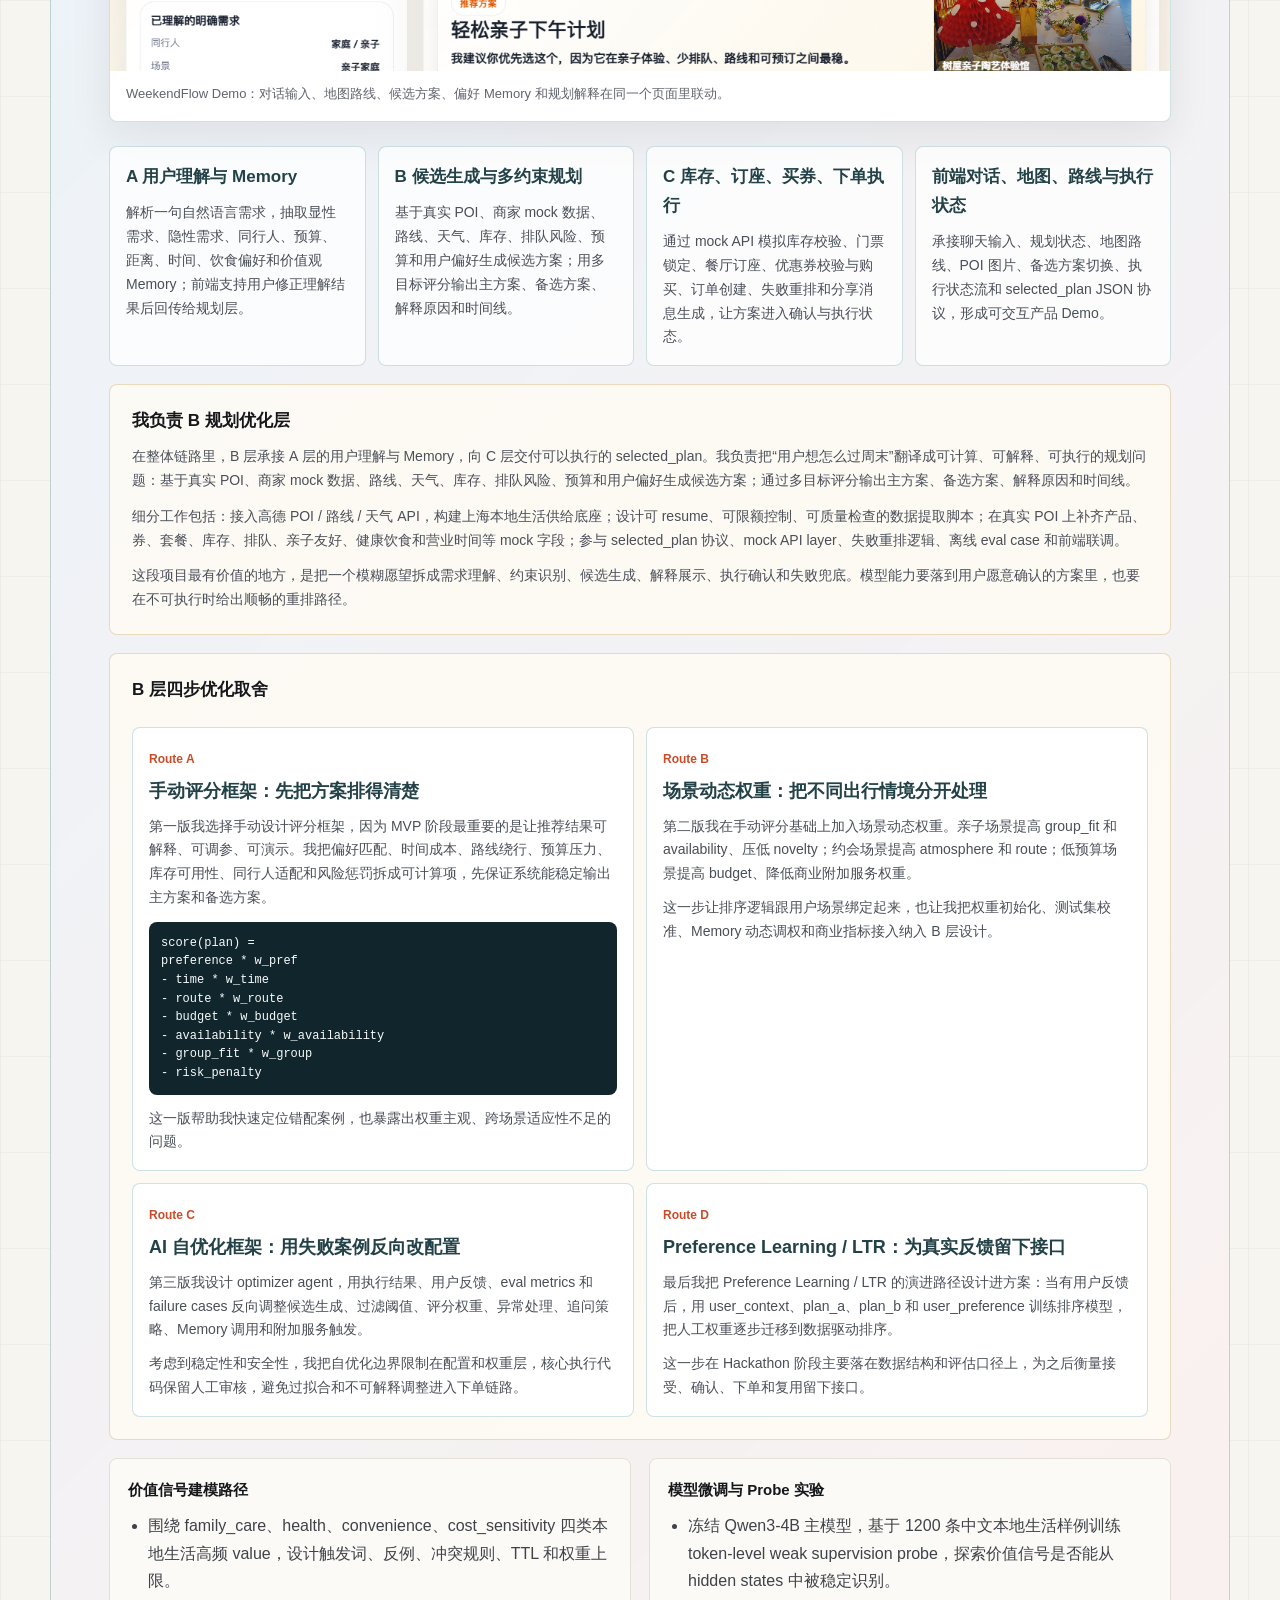
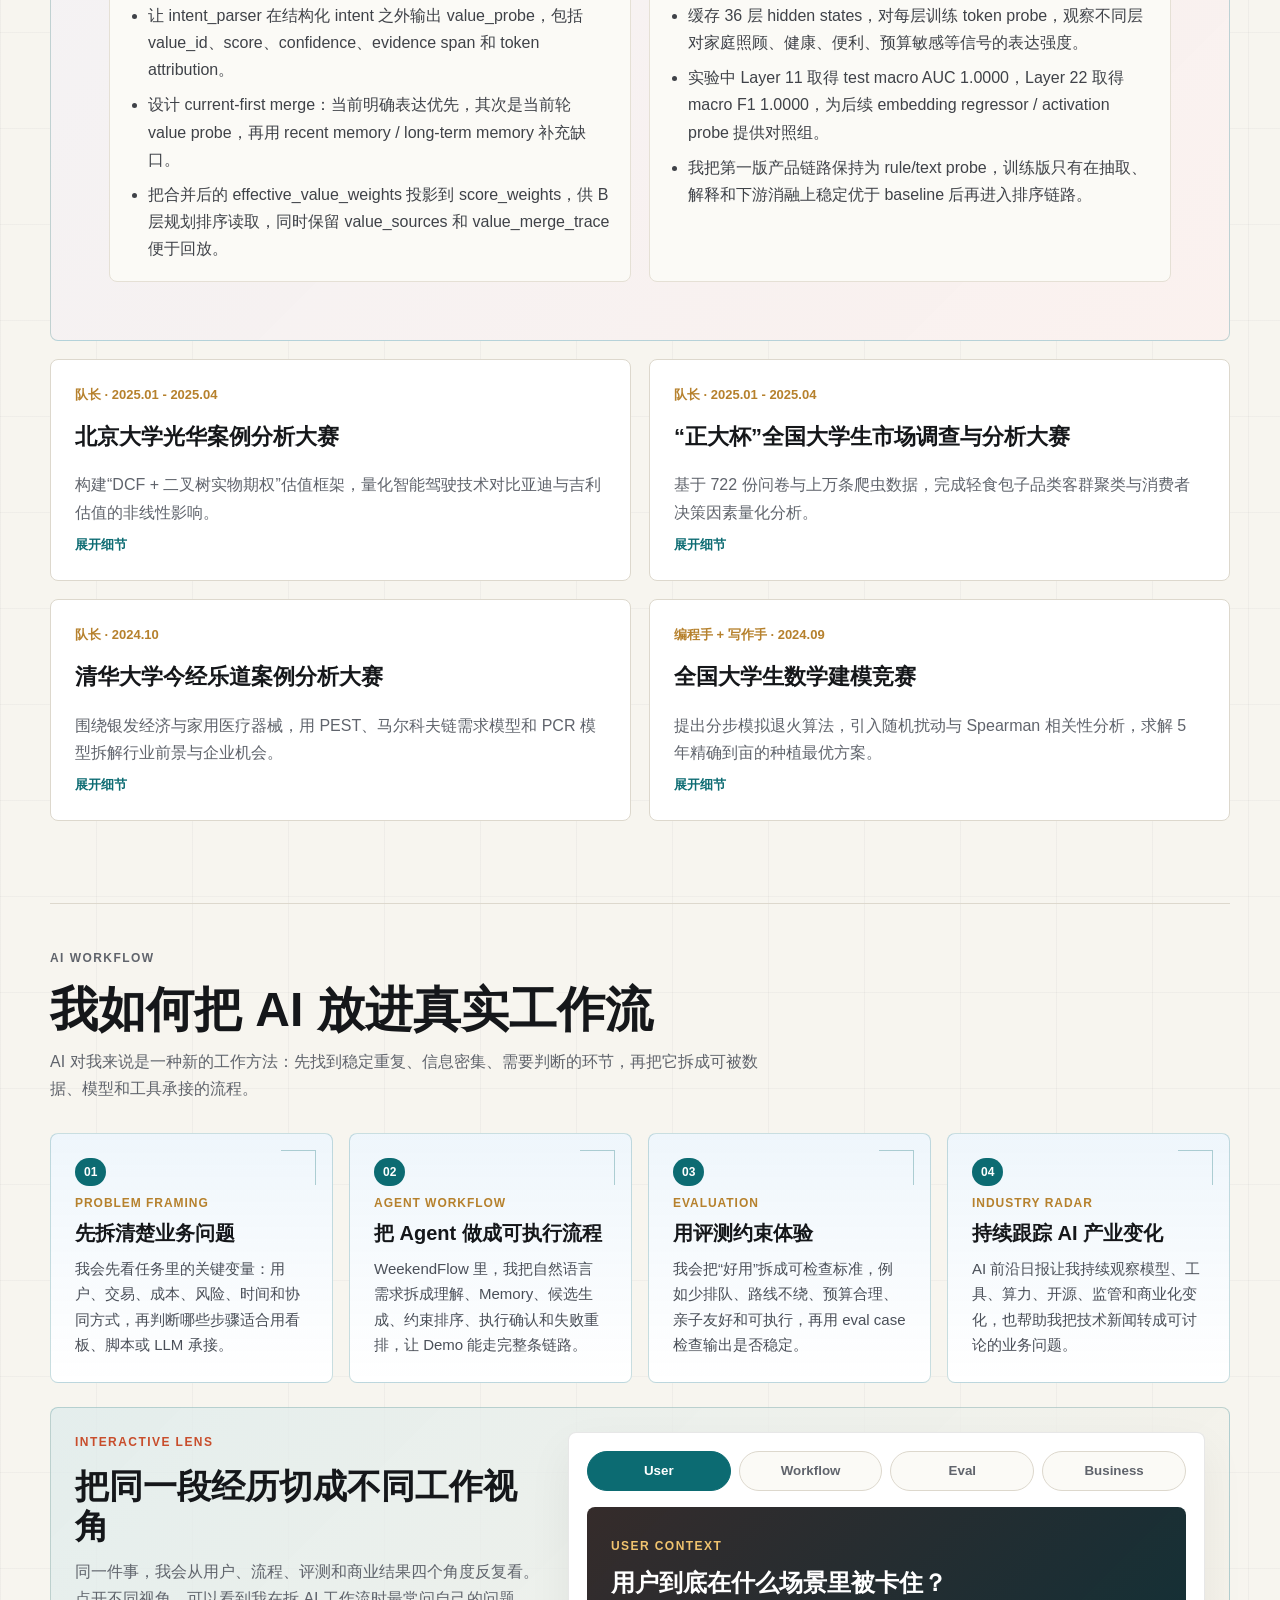
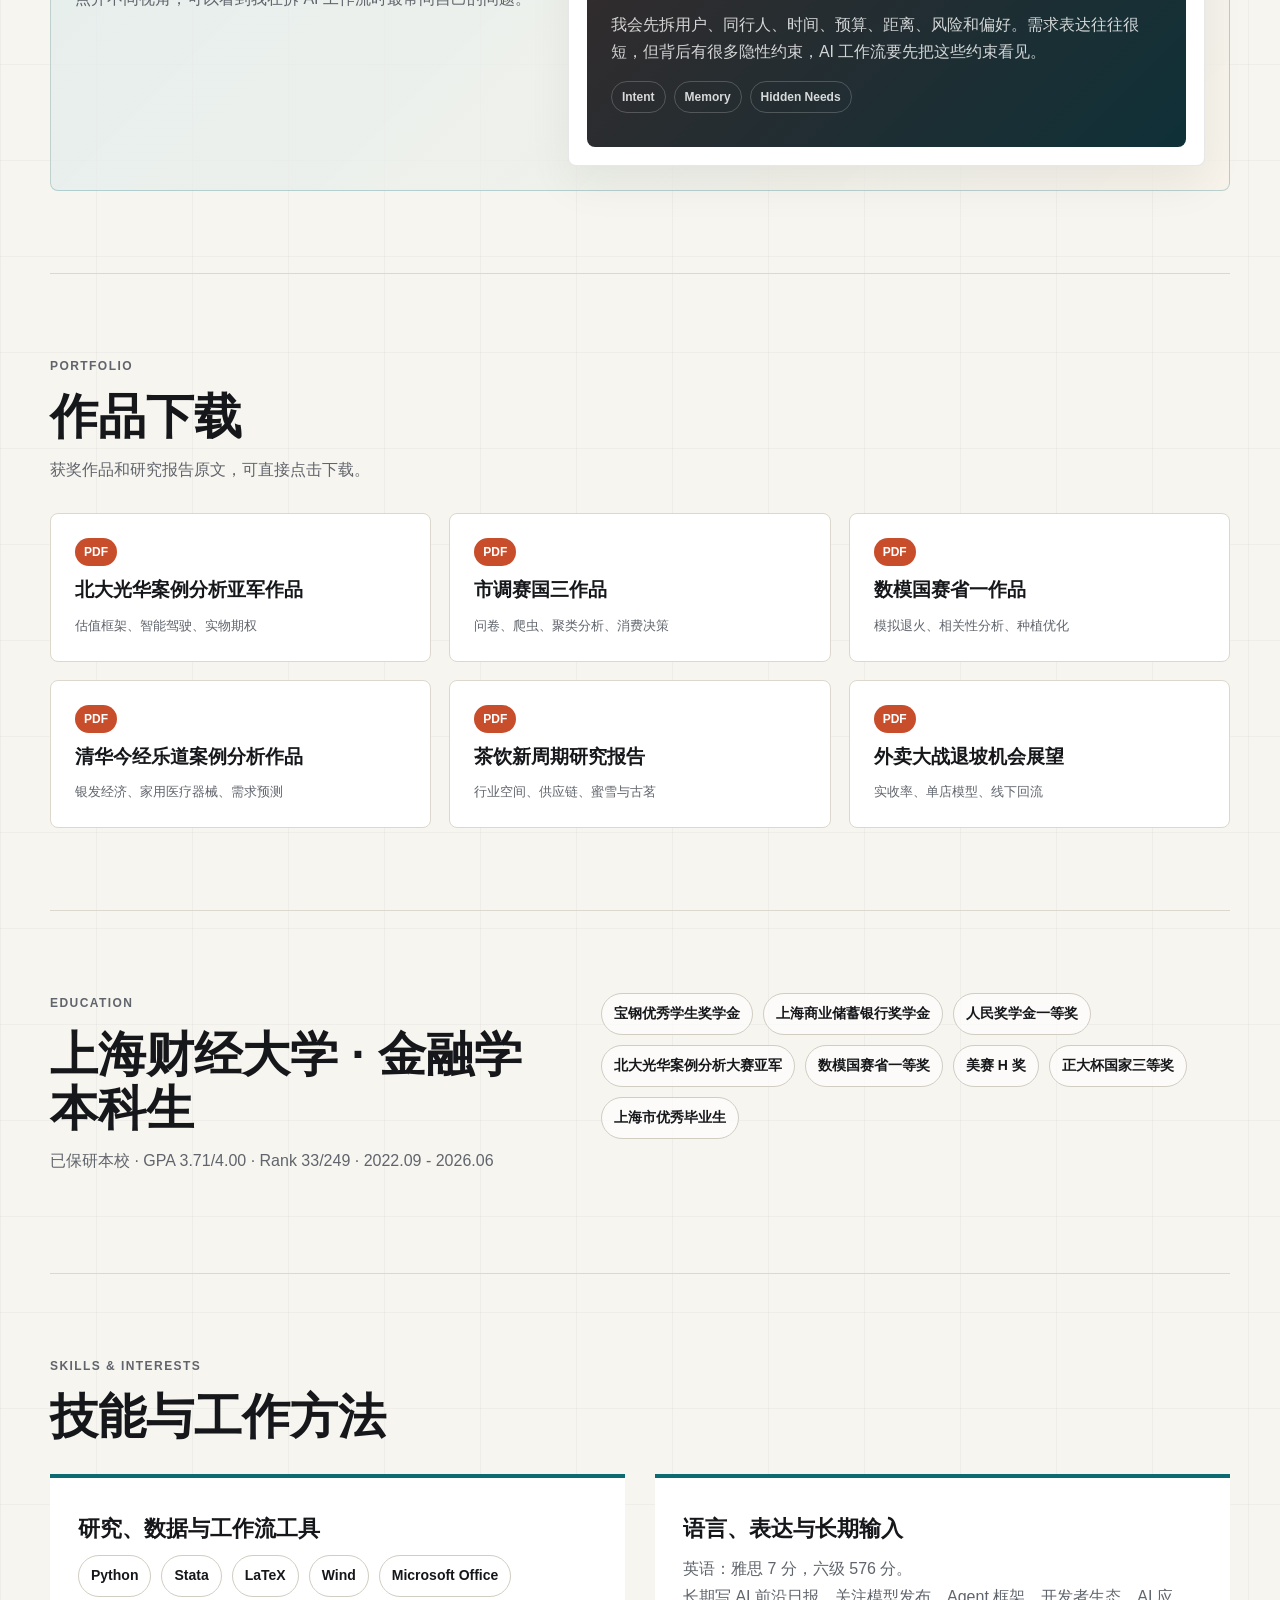
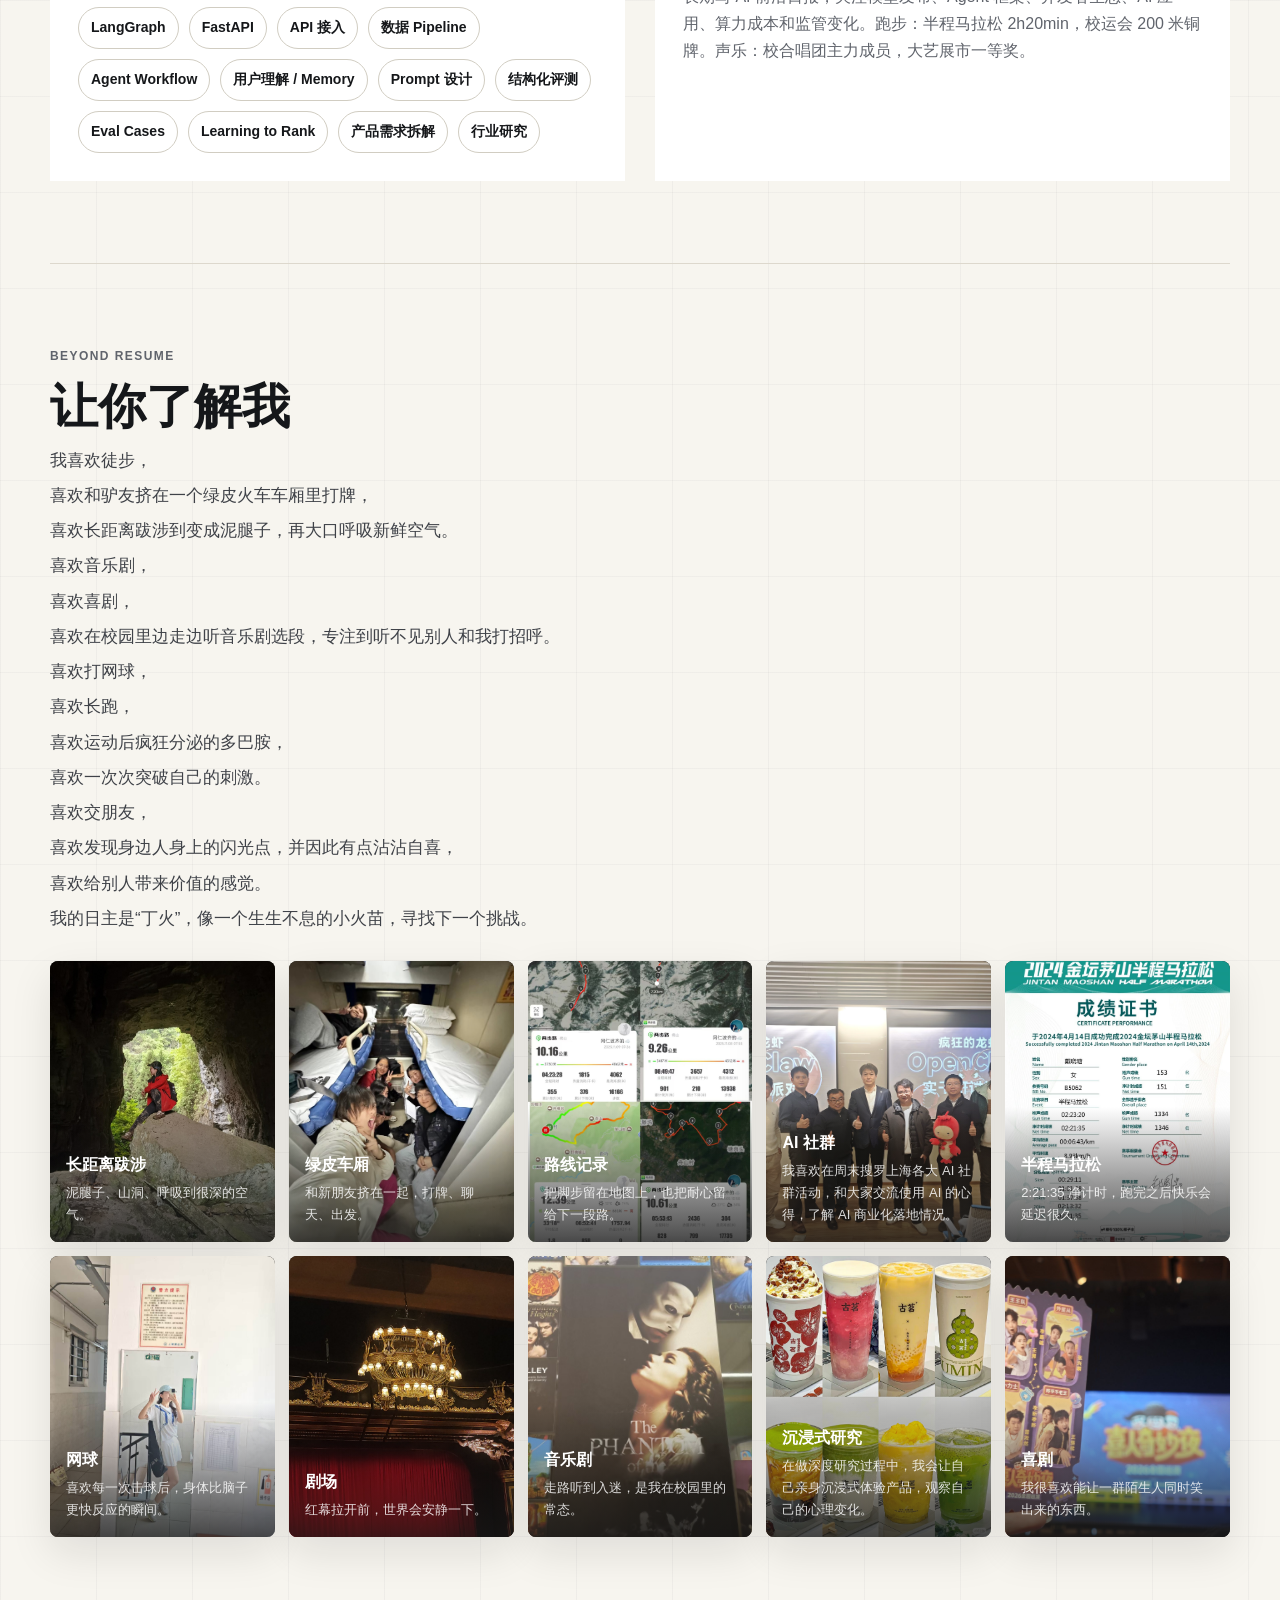
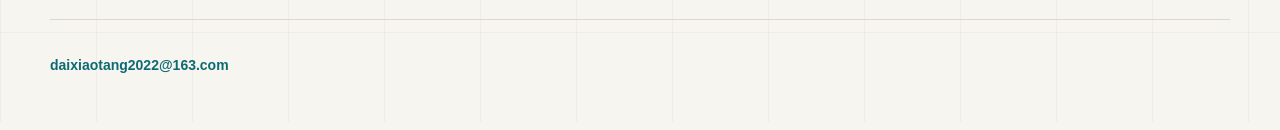
==== commit 4b920b6a: "Remove hero stack card" ====
--- a/index.html
+++ b/index.html
@@ -17,7 +17,7 @@
     />
     <meta property="og:image" content="assets/hero-mountain-web.jpg" />
     <link rel="preload" as="image" href="assets/hero-mountain-web.jpg" />
-    <link rel="stylesheet" href="styles.css?v=20260530i" />
+    <link rel="stylesheet" href="styles.css?v=20260530j" />
   </head>
   <body>
     <div class="scroll-progress" aria-hidden="true"></div>
@@ -53,25 +53,6 @@
             <a class="secondary-action" href="mailto:daixiaotang2022@163.com">发送邮件</a>
           </div>
         </div>
-        <aside class="hero-system-card" aria-label="工作方式摘要">
-          <p>Working Stack</p>
-          <div>
-            <span>01</span>
-            <strong>Question</strong>
-          </div>
-          <div>
-            <span>02</span>
-            <strong>Evidence</strong>
-          </div>
-          <div>
-            <span>03</span>
-            <strong>Structure</strong>
-          </div>
-          <div>
-            <span>04</span>
-            <strong>Delivery</strong>
-          </div>
-        </aside>
         <dl class="contact-strip" aria-label="联系方式">
           <div>
             <dt>手机</dt>
--- a/styles.css
+++ b/styles.css
@@ -193,49 +193,6 @@
   max-width: 690px;
 }
 
-.hero-system-card {
-  position: absolute;
-  right: 0;
-  bottom: 160px;
-  z-index: 1;
-  width: min(330px, 34vw);
-  padding: 20px;
-  border: 1px solid rgba(255, 255, 255, 0.22);
-  border-radius: 8px;
-  background: rgba(9, 27, 36, 0.5);
-  backdrop-filter: blur(18px);
-  box-shadow: 0 26px 80px rgba(0, 0, 0, 0.22);
-}
-
-.hero-system-card p {
-  margin-bottom: 14px;
-  color: rgba(255, 255, 255, 0.66);
-  font-size: 12px;
-  font-weight: 900;
-  letter-spacing: 0.16em;
-  text-transform: uppercase;
-}
-
-.hero-system-card div {
-  display: flex;
-  align-items: center;
-  justify-content: space-between;
-  gap: 14px;
-  padding: 12px 0;
-  border-top: 1px solid rgba(255, 255, 255, 0.14);
-}
-
-.hero-system-card span {
-  color: var(--gold);
-  font-size: 12px;
-  font-weight: 900;
-}
-
-.hero-system-card strong {
-  color: #ffffff;
-  font-size: 15px;
-}
-
 .eyebrow {
   margin: 0 0 14px;
   color: var(--red);
@@ -1361,14 +1318,6 @@
     padding-top: 48px;
   }
 
-  .hero-system-card {
-    position: relative;
-    right: auto;
-    bottom: auto;
-    width: min(100%, 420px);
-    margin: 6px 0 20px;
-  }
-
   .daily-hero {
     padding: 64px 0 72px;
   }
